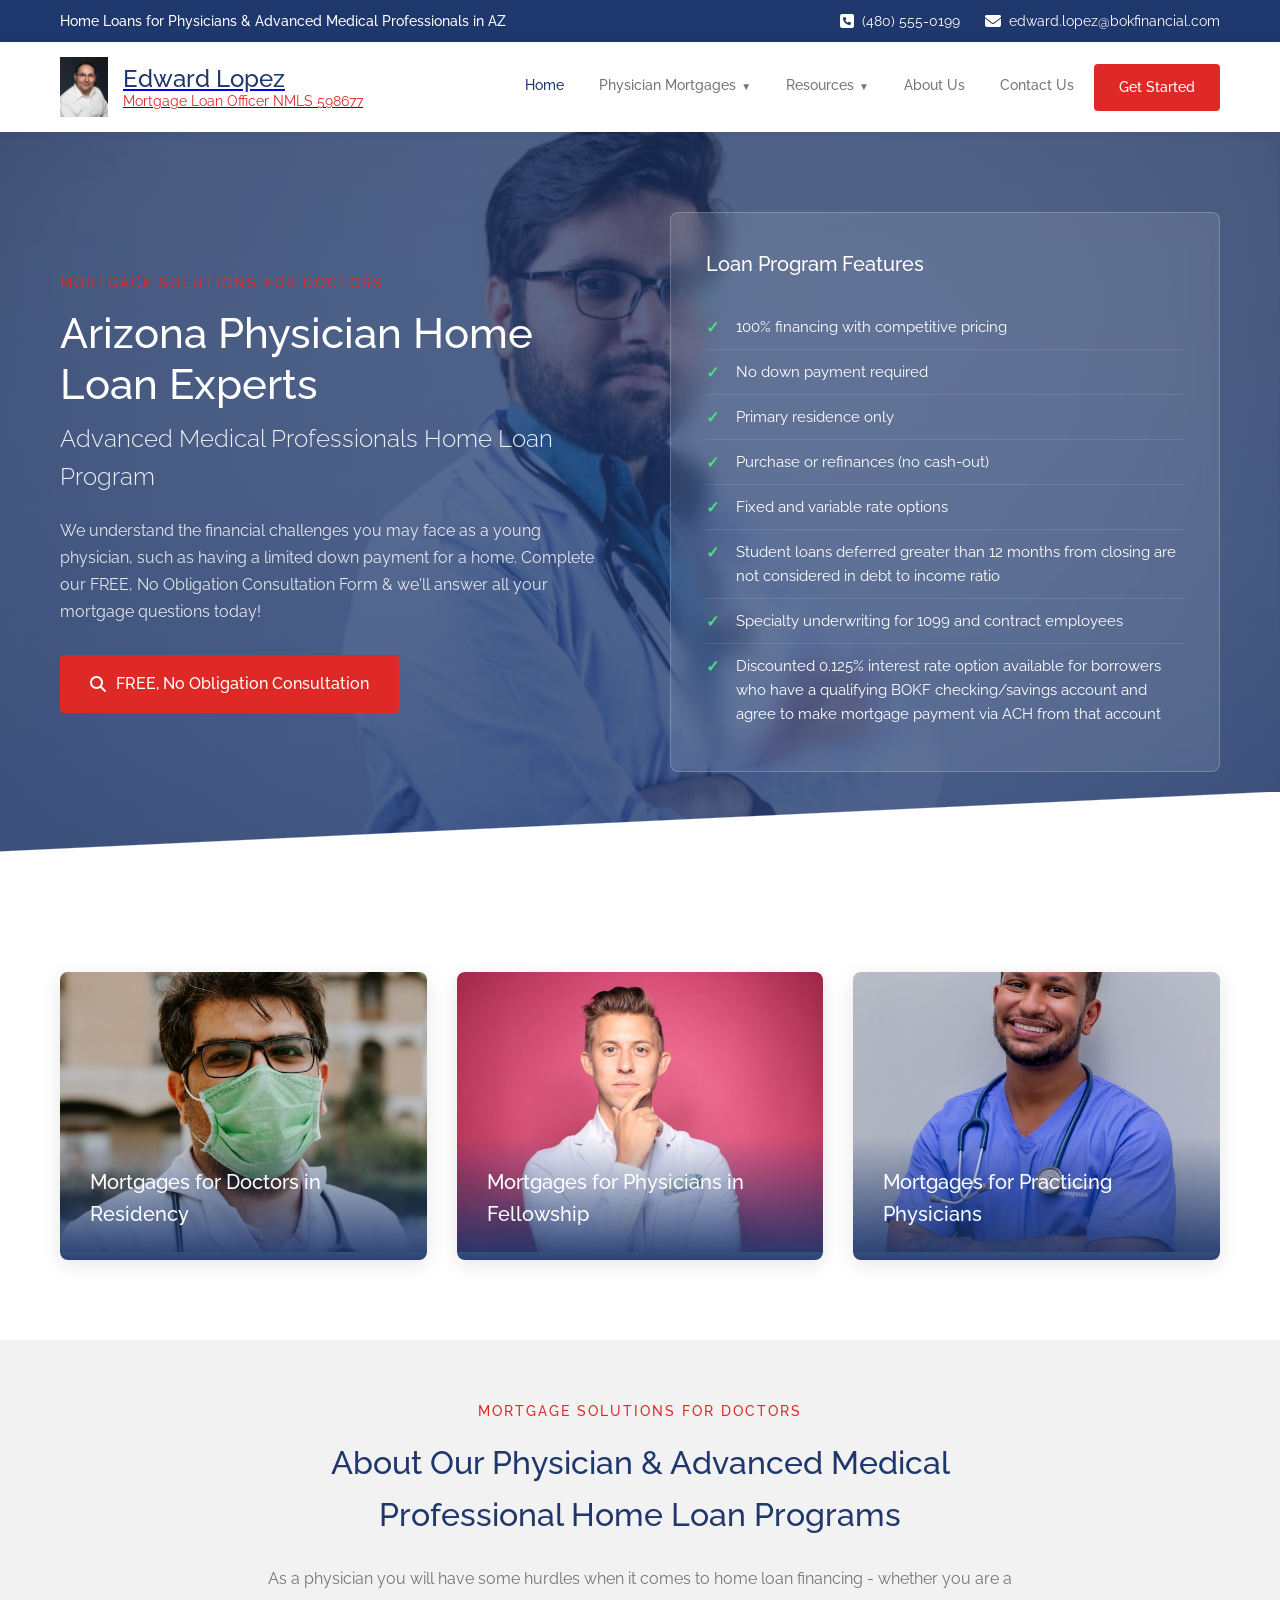
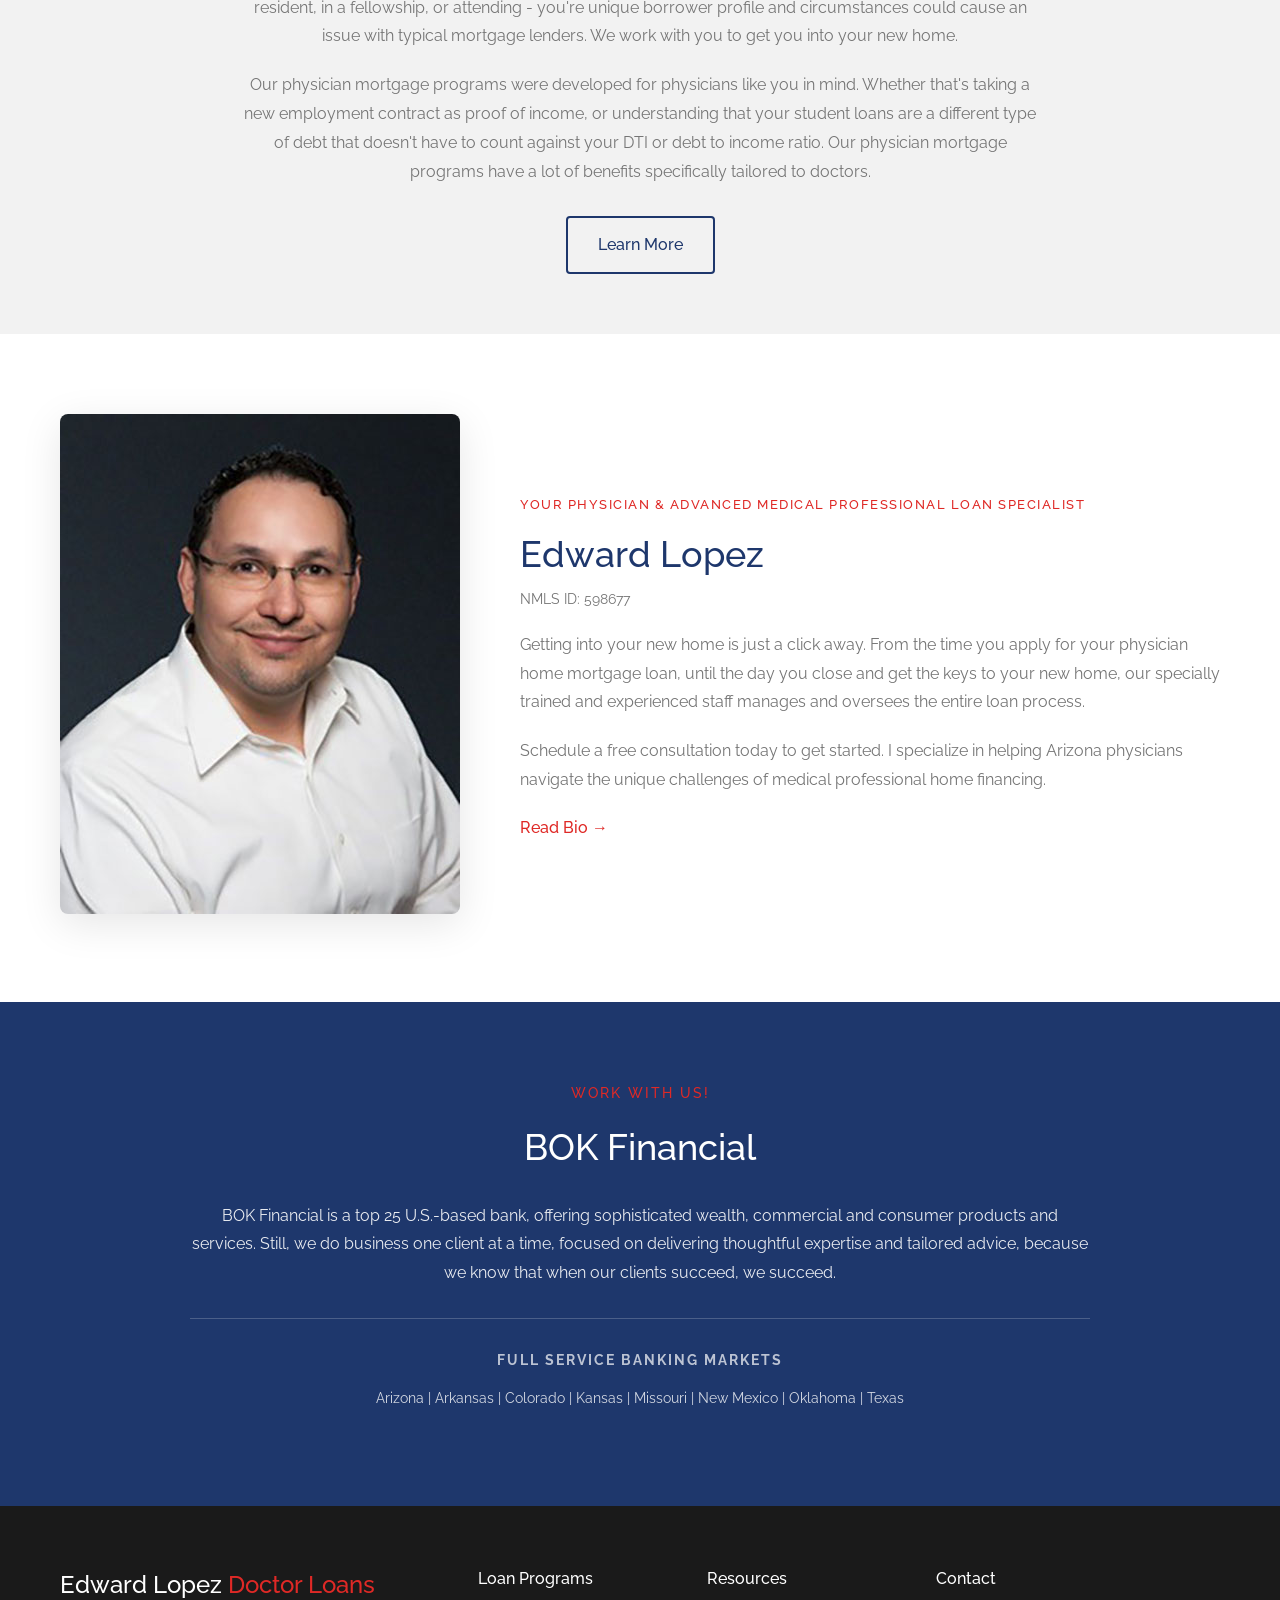
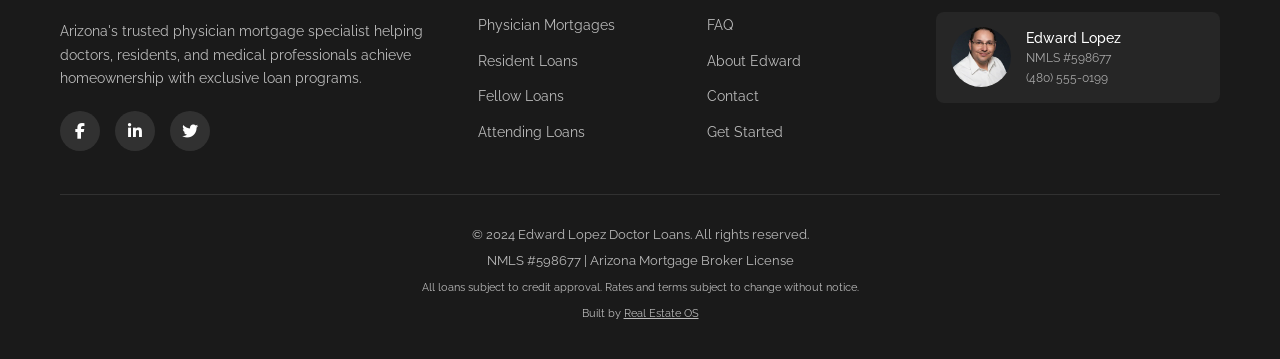
==== index.html @ a4e0c573 "Update footer to single backlink: Real Estate OS only" ====
<!DOCTYPE html>
<html lang="en-US">
<head>
    <meta charset="UTF-8">
    <meta name="viewport" content="width=device-width, initial-scale=1.0">
    <title>Arizona Doctor Loans - Expert Mortgage Help for Physicians in Arizona</title>
    <meta name="description" content="Mortgages custom tailored for Arizona doctors. Contact Edward Lopez NMLS 598677 for expert help and personalized physician mortgage service.">
    <link rel="stylesheet" href="styles.css">
    <link rel="preconnect" href="https://fonts.googleapis.com">
    <link rel="preconnect" href="https://fonts.gstatic.com" crossorigin>
    <link href="https://fonts.googleapis.com/css2?family=Raleway:wght@300;400;500;600&display=swap" rel="stylesheet">
    <link rel="stylesheet" href="https://cdnjs.cloudflare.com/ajax/libs/font-awesome/6.4.0/css/all.min.css">
</head>
<body>
    <!-- Top Bar -->
    <div class="top-bar">
        <div class="container">
            <div class="top-bar-left">
                Home Loans for Physicians & Advanced Medical Professionals in AZ
            </div>
            <div class="top-bar-right">
                <a href="tel:4805550199"><i class="fas fa-phone-square"></i> (480) 555-0199</a>
                <a href="mailto:edward.lopez@bokfinancial.com"><i class="fas fa-envelope"></i> edward.lopez@bokfinancial.com</a>
            </div>
        </div>
    </div>

    <!-- Main Header -->
    <header class="main-header">
        <div class="container">
            <a href="index.html" class="logo">
                <img src="edward-lopez.jpg" alt="Edward Lopez NMLS 598677">
                <div class="logo-text">
                    Edward Lopez
                    <span>Mortgage Loan Officer NMLS 598677</span>
                </div>
            </a>
            <button class="mobile-menu-toggle" onclick="toggleMenu()">☰</button>
            <nav class="main-nav" id="mainNav">
                <ul>
                    <li><a href="index.html" class="active">Home</a></li>
                    <li class="dropdown">
                        <a href="physician-mortgages.html" class="dropdown-toggle">Physician Mortgages</a>
                        <div class="dropdown-menu">
                            <a href="physician-mortgages.html">Resident Mortgages</a>
                            <a href="physician-mortgages.html">Mortgages for Fellows</a>
                            <a href="physician-mortgages.html">Attending Physician Mortgages</a>
                        </div>
                    </li>
                    <li class="dropdown">
                        <a href="#" class="dropdown-toggle">Resources</a>
                        <div class="dropdown-menu">
                            <a href="https://www.bokfinancial.com/resources/calculators/home-loans/how-much-house-can-i-afford" target="_blank">How much home can I afford?</a>
                            <a href="physician-mortgages.html">Frequently Asked Questions</a>
                        </div>
                    </li>
                    <li><a href="about-us.html">About Us</a></li>
                    <li><a href="contact-us.html">Contact Us</a></li>
                    <li><a href="prequalify.html" class="btn-cta">Get Started</a></li>
                </ul>
            </nav>
        </div>
    </header>

    <!-- Hero Section -->
    <section class="hero">
        <div class="container">
            <div class="hero-left">
                <span class="hero-prefix">Mortgage Solutions for Doctors</span>
                <h1>Arizona Physician Home Loan Experts</h1>
                <p class="hero-subtitle">Advanced Medical Professionals Home Loan Program</p>
                <p class="hero-description">We understand the financial challenges you may face as a young physician, such as having a limited down payment for a home. Complete our FREE, No Obligation Consultation Form & we'll answer all your mortgage questions today!</p>
                <a href="prequalify.html" class="hero-cta">
                    <i class="fas fa-search"></i>
                    FREE, No Obligation Consultation
                </a>
            </div>
            <div class="hero-right">
                <div class="feature-list">
                    <h3>Loan Program Features</h3>
                    <ul>
                        <li>100% financing with competitive pricing</li>
                        <li>No down payment required</li>
                        <li>Primary residence only</li>
                        <li>Purchase or refinances (no cash-out)</li>
                        <li>Fixed and variable rate options</li>
                        <li>Student loans deferred greater than 12 months from closing are not considered in debt to income ratio</li>
                        <li>Specialty underwriting for 1099 and contract employees</li>
                        <li>Discounted 0.125% interest rate option available for borrowers who have a qualifying BOKF checking/savings account and agree to make mortgage payment via ACH from that account</li>
                    </ul>
                </div>
            </div>
        </div>
    </section>

    <!-- Mortgage Cards Section -->
    <section class="section">
        <div class="container">
            <div class="mortgage-cards">
                <a href="physician-mortgages.html" class="mortgage-card">
                    <img src="doctor-resident.jpg" alt="Medical Resident">
                    <div class="mortgage-card-overlay">
                        <h3>Mortgages for Doctors in Residency</h3>
                    </div>
                </a>
                <a href="physician-mortgages.html" class="mortgage-card">
                    <img src="doctor-team.jpg" alt="Medical Fellows">
                    <div class="mortgage-card-overlay">
                        <h3>Mortgages for Physicians in Fellowship</h3>
                    </div>
                </a>
                <a href="physician-mortgages.html" class="mortgage-card">
                    <img src="doctor-male.jpg" alt="Practicing Physician">
                    <div class="mortgage-card-overlay">
                        <h3>Mortgages for Practicing Physicians</h3>
                    </div>
                </a>
            </div>
        </div>
    </section>

    <!-- About Section -->
    <section class="about-section section-light">
        <div class="container">
            <div class="about-content">
                <span class="about-prefix">Mortgage Solutions for Doctors</span>
                <h2>About Our Physician & Advanced Medical Professional Home Loan Programs</h2>
                <p>As a physician you will have some hurdles when it comes to home loan financing - whether you are a resident, in a fellowship, or attending - you're unique borrower profile and circumstances could cause an issue with typical mortgage lenders. We work with you to get you into your new home.</p>
                <p>Our physician mortgage programs were developed for physicians like you in mind. Whether that's taking a new employment contract as proof of income, or understanding that your student loans are a different type of debt that doesn't have to count against your DTI or debt to income ratio. Our physician mortgage programs have a lot of benefits specifically tailored to doctors.</p>
                <a href="physician-mortgages.html" class="btn-secondary">Learn More</a>
            </div>
        </div>
    </section>

    <!-- Loan Officer Section -->
    <section class="loan-officer">
        <div class="container">
            <div class="loan-officer-grid">
                <div class="loan-officer-image">
                    <img src="edward-lopez.jpg" alt="Edward Lopez - Your Physician Loan Specialist">
                </div>
                <div class="loan-officer-content">
                    <span class="prefix">Your Physician & Advanced Medical Professional Loan Specialist</span>
                    <h2>Edward Lopez</h2>
                    <span class="nmls">NMLS ID: 598677</span>
                    <p>Getting into your new home is just a click away. From the time you apply for your physician home mortgage loan, until the day you close and get the keys to your new home, our specially trained and experienced staff manages and oversees the entire loan process.</p>
                    <p>Schedule a free consultation today to get started. I specialize in helping Arizona physicians navigate the unique challenges of medical professional home financing.</p>
                    <a href="about-us.html" class="read-bio">Read Bio →</a>
                </div>
            </div>
        </div>
    </section>

    <!-- Company Section -->
    <section class="company-section">
        <div class="container">
            <div class="company-content">
                <span class="company-prefix">Work with us!</span>
                <h2>BOK Financial</h2>
                <p>BOK Financial is a top 25 U.S.-based bank, offering sophisticated wealth, commercial and consumer products and services. Still, we do business one client at a time, focused on delivering thoughtful expertise and tailored advice, because we know that when our clients succeed, we succeed.</p>
                <div class="states-list">
                    <h4>Full Service Banking Markets</h4>
                    <p>Arizona | Arkansas | Colorado | Kansas | Missouri | New Mexico | Oklahoma | Texas</p>
                </div>
            </div>
        </div>
    </section>

    <!-- Footer -->
    <footer class="footer">
        <div class="container">
            <div class="footer-grid">
                <div class="footer-brand">
                    <h3>Edward Lopez <span>Doctor Loans</span></h3>
                    <p>Arizona's trusted physician mortgage specialist helping doctors, residents, and medical professionals achieve homeownership with exclusive loan programs.</p>
                    <div class="footer-social">
                        <a href="#" aria-label="Facebook"><i class="fab fa-facebook-f"></i></a>
                        <a href="#" aria-label="LinkedIn"><i class="fab fa-linkedin-in"></i></a>
                        <a href="#" aria-label="Twitter"><i class="fab fa-twitter"></i></a>
                    </div>
                </div>
                <div class="footer-links">
                    <h4>Loan Programs</h4>
                    <ul>
                        <li><a href="physician-mortgages.html">Physician Mortgages</a></li>
                        <li><a href="physician-mortgages.html">Resident Loans</a></li>
                        <li><a href="physician-mortgages.html">Fellow Loans</a></li>
                        <li><a href="physician-mortgages.html">Attending Loans</a></li>
                    </ul>
                </div>
                <div class="footer-links">
                    <h4>Resources</h4>
                    <ul>
                        <li><a href="physician-mortgages.html">FAQ</a></li>
                        <li><a href="about-us.html">About Edward</a></li>
                        <li><a href="contact-us.html">Contact</a></li>
                        <li><a href="prequalify.html">Get Started</a></li>
                    </ul>
                </div>
                <div class="footer-contact">
                    <h4>Contact</h4>
                    <div class="footer-contact-card">
                        <img src="edward-lopez.jpg" alt="Edward Lopez">
                        <div class="footer-contact-info">
                            <h5>Edward Lopez</h5>
                            <p>NMLS #598677<br>(480) 555-0199</p>
                        </div>
                    </div>
                </div>
            </div>
            <div class="footer-bottom">
                <p>&copy; 2024 Edward Lopez Doctor Loans. All rights reserved.</p>
                <p>NMLS #598677 | Arizona Mortgage Broker License</p>
                <p><small>All loans subject to credit approval. Rates and terms subject to change without notice.</small></p>
                <p><small>Built by <a href="https://realestateos.com" target="_blank" rel="noopener">Real Estate OS</a></small></p>
            </div>
        </div>
    </footer>

    <script>
        function toggleMenu() {
            document.getElementById('mainNav').classList.toggle('active');
        }
        
        // Dropdown toggle for mobile
        document.querySelectorAll('.dropdown-toggle').forEach(toggle => {
            toggle.addEventListener('click', function(e) {
                if (window.innerWidth <= 768) {
                    e.preventDefault();
                    this.parentElement.classList.toggle('active');
                }
            });
        });
    </script>
<script src="main.js"></script>
</body>
</html>
---- styles.css ----
/* Edward Lopez Arizona Doctor Loans - Texas Style Match */

:root {
    --primary-dark: #1e376c;
    --accent-red: #df2926;
    --secondary-teal: #2b5a77;
    --text-gray: #757575;
    --bg-light: #f2f2f2;
    --white: #ffffff;
    --font-family: 'Raleway', sans-serif;
}

* {
    margin: 0;
    padding: 0;
    box-sizing: border-box;
}

body {
    font-family: var(--font-family);
    font-weight: 400;
    color: var(--text-gray);
    line-height: 1.6;
    overflow-x: hidden;
}

/* Top Bar */
.top-bar {
    background-color: var(--primary-dark);
    color: var(--white);
    padding: 10px 0;
    font-size: 14px;
}

.top-bar .container {
    display: flex;
    justify-content: space-between;
    align-items: center;
    max-width: 1200px;
    margin: 0 auto;
    padding: 0 20px;
}

.top-bar-left {
    font-weight: 500;
}

.top-bar-right {
    display: flex;
    gap: 25px;
}

.top-bar a {
    color: var(--white);
    text-decoration: none;
    display: flex;
    align-items: center;
    gap: 8px;
    transition: opacity 0.3s;
}

.top-bar a:hover {
    opacity: 0.8;
}

.top-bar i {
    font-size: 16px;
}

/* Main Header */
.main-header {
    background-color: var(--white);
    padding: 15px 0;
    box-shadow: 0 2px 10px rgba(0,0,0,0.05);
    position: sticky;
    top: 0;
    z-index: 1000;
}

.main-header .container {
    display: flex;
    justify-content: space-between;
    align-items: center;
    max-width: 1200px;
    margin: 0 auto;
    padding: 0 20px;
}

.logo {
    display: flex;
    align-items: center;
    gap: 15px;
}

.logo img {
    height: 60px;
    width: auto;
}

.logo-text {
    font-size: 24px;
    font-weight: 500;
    color: var(--primary-dark);
    line-height: 1.2;
}

.logo-text span {
    display: block;
    font-size: 14px;
    color: var(--accent-red);
    font-weight: 400;
}

/* Navigation */
.main-nav {
    display: flex;
    align-items: center;
    gap: 10px;
}

.main-nav ul {
    display: flex;
    list-style: none;
    gap: 5px;
}

.main-nav li {
    position: relative;
}

.main-nav a {
    color: var(--text-gray);
    text-decoration: none;
    padding: 10px 15px;
    font-weight: 500;
    font-size: 14px;
    transition: color 0.3s;
    display: block;
}

.main-nav a:hover,
.main-nav a.active {
    color: var(--primary-dark);
}

/* Dropdown */
.dropdown {
    position: relative;
}

.dropdown-toggle::after {
    content: '▼';
    font-size: 10px;
    margin-left: 5px;
}

.dropdown-menu {
    position: absolute;
    top: 100%;
    left: 0;
    background: var(--white);
    min-width: 220px;
    box-shadow: 0 5px 20px rgba(0,0,0,0.1);
    border-radius: 4px;
    opacity: 0;
    visibility: hidden;
    transform: translateY(10px);
    transition: all 0.3s;
    z-index: 100;
}

.dropdown:hover .dropdown-menu {
    opacity: 1;
    visibility: visible;
    transform: translateY(0);
}

.dropdown-menu a {
    padding: 12px 20px;
    border-bottom: 1px solid #f0f0f0;
    font-weight: 400;
}

.dropdown-menu a:last-child {
    border-bottom: none;
}

.dropdown-menu a:hover {
    background-color: #f9f9f9;
}

/* CTA Button */
.btn-cta {
    background-color: var(--accent-red);
    color: var(--white) !important;
    padding: 12px 25px !important;
    border-radius: 4px;
    font-weight: 500;
    transition: background-color 0.3s, transform 0.2s;
}

.btn-cta:hover {
    background-color: #c4211e;
    transform: translateY(-2px);
}

/* Mobile Menu */
.mobile-menu-toggle {
    display: none;
    background: none;
    border: none;
    font-size: 24px;
    color: var(--primary-dark);
    cursor: pointer;
}

/* Hero Section */
.hero {
    position: relative;
    min-height: 600px;
    display: flex;
    align-items: center;
    background: linear-gradient(rgba(30, 55, 108, 0.7), rgba(30, 55, 108, 0.8)), url('doctor-hero.jpg');
    background-size: cover;
    background-position: center;
    color: var(--white);
    padding: 80px 0;
}

.hero::after {
    content: '';
    position: absolute;
    bottom: 0;
    left: 0;
    right: 0;
    height: 60px;
    background: linear-gradient(to bottom right, transparent 49%, var(--white) 50%);
}

.hero .container {
    max-width: 1200px;
    margin: 0 auto;
    padding: 0 20px;
    display: grid;
    grid-template-columns: 1fr 1fr;
    gap: 60px;
    align-items: center;
    position: relative;
    z-index: 1;
}

.hero-prefix {
    color: var(--accent-red);
    font-weight: 500;
    font-size: 14px;
    text-transform: uppercase;
    letter-spacing: 2px;
    margin-bottom: 15px;
    display: block;
}

.hero h1 {
    font-size: 42px;
    font-weight: 500;
    line-height: 1.2;
    margin-bottom: 10px;
    color: var(--white);
}

.hero-subtitle {
    font-size: 24px;
    font-weight: 300;
    margin-bottom: 20px;
    color: rgba(255,255,255,0.9);
}

.hero-description {
    font-size: 16px;
    line-height: 1.7;
    margin-bottom: 30px;
    color: rgba(255,255,255,0.85);
}

.hero-cta {
    display: inline-flex;
    align-items: center;
    gap: 10px;
    background-color: var(--accent-red);
    color: var(--white);
    padding: 16px 30px;
    text-decoration: none;
    border-radius: 4px;
    font-weight: 500;
    font-size: 16px;
    transition: background-color 0.3s, transform 0.2s;
}

.hero-cta:hover {
    background-color: #c4211e;
    transform: translateY(-2px);
}

/* Feature List */
.feature-list {
    background: rgba(255,255,255,0.1);
    backdrop-filter: blur(10px);
    padding: 35px;
    border-radius: 8px;
    border: 1px solid rgba(255,255,255,0.2);
}

.feature-list h3 {
    font-size: 20px;
    font-weight: 500;
    margin-bottom: 25px;
    color: var(--white);
}

.feature-list ul {
    list-style: none;
}

.feature-list li {
    padding: 10px 0;
    padding-left: 30px;
    position: relative;
    font-size: 15px;
    border-bottom: 1px solid rgba(255,255,255,0.1);
}

.feature-list li:last-child {
    border-bottom: none;
}

.feature-list li::before {
    content: '✓';
    position: absolute;
    left: 0;
    color: #4ade80;
    font-weight: bold;
    font-size: 16px;
}

/* Section Styles */
.section {
    padding: 80px 0;
}

.section-light {
    background-color: var(--bg-light);
}

.section-dark {
    background-color: var(--primary-dark);
    color: var(--white);
}

.container {
    max-width: 1200px;
    margin: 0 auto;
    padding: 0 20px;
}

.section-title {
    text-align: center;
    margin-bottom: 50px;
}

.section-title h2 {
    font-size: 32px;
    font-weight: 500;
    color: var(--primary-dark);
    margin-bottom: 15px;
}

.section-title p {
    font-size: 16px;
    color: var(--text-gray);
    max-width: 600px;
    margin: 0 auto;
}

.section-dark .section-title h2 {
    color: var(--white);
}

.section-dark .section-title p {
    color: rgba(255,255,255,0.8);
}

/* Mortgage Cards */
.mortgage-cards {
    display: grid;
    grid-template-columns: repeat(3, 1fr);
    gap: 30px;
    margin-top: 40px;
}

.mortgage-card {
    position: relative;
    border-radius: 8px;
    overflow: hidden;
    box-shadow: 0 5px 20px rgba(0,0,0,0.1);
    transition: transform 0.3s;
}

.mortgage-card:hover {
    transform: translateY(-5px);
}

.mortgage-card img {
    width: 100%;
    height: 280px;
    object-fit: cover;
    transition: transform 0.5s;
}

.mortgage-card:hover img {
    transform: scale(1.05);
}

.mortgage-card-overlay {
    position: absolute;
    bottom: 0;
    left: 0;
    right: 0;
    padding: 30px;
    background: linear-gradient(to top, rgba(30, 55, 108, 0.95), transparent);
}

.mortgage-card h3 {
    color: var(--white);
    font-size: 20px;
    font-weight: 500;
    margin: 0;
}

/* About Section */
.about-section {
    padding: 60px 0;
}

.about-content {
    max-width: 800px;
    margin: 0 auto;
    text-align: center;
}

.about-prefix {
    color: var(--accent-red);
    font-weight: 500;
    font-size: 14px;
    text-transform: uppercase;
    letter-spacing: 2px;
    margin-bottom: 15px;
    display: block;
}

.about-content h2 {
    font-size: 32px;
    font-weight: 500;
    color: var(--primary-dark);
    margin-bottom: 25px;
}

.about-content p {
    font-size: 16px;
    line-height: 1.8;
    margin-bottom: 20px;
}

.btn-secondary {
    display: inline-block;
    background-color: transparent;
    color: var(--primary-dark);
    padding: 14px 30px;
    text-decoration: none;
    border: 2px solid var(--primary-dark);
    border-radius: 4px;
    font-weight: 500;
    transition: all 0.3s;
    margin-top: 10px;
}

.btn-secondary:hover {
    background-color: var(--primary-dark);
    color: var(--white);
}

/* Features Grid */
.features-section {
    background-color: var(--bg-light);
    padding: 80px 0;
}

.features-grid {
    display: grid;
    grid-template-columns: repeat(4, 1fr);
    gap: 30px;
}

.feature-item {
    text-align: center;
    padding: 30px;
}

.feature-icon {
    width: 70px;
    height: 70px;
    background-color: var(--primary-dark);
    border-radius: 50%;
    display: flex;
    align-items: center;
    justify-content: center;
    margin: 0 auto 20px;
    color: var(--white);
    font-size: 28px;
}

.feature-item h3 {
    font-size: 18px;
    font-weight: 500;
    color: var(--primary-dark);
    margin-bottom: 10px;
}

.feature-item p {
    font-size: 14px;
    line-height: 1.6;
}

/* Loan Officer Section */
.loan-officer {
    padding: 80px 0;
    background-color: var(--white);
}

.loan-officer-grid {
    display: grid;
    grid-template-columns: 400px 1fr;
    gap: 60px;
    align-items: center;
}

.loan-officer-image {
    position: relative;
}

.loan-officer-image img {
    width: 100%;
    border-radius: 8px;
    box-shadow: 0 10px 40px rgba(0,0,0,0.1);
}

.loan-officer-content .prefix {
    color: var(--accent-red);
    font-weight: 500;
    font-size: 13px;
    text-transform: uppercase;
    letter-spacing: 1.5px;
    margin-bottom: 10px;
    display: block;
}

.loan-officer-content h2 {
    font-size: 36px;
    font-weight: 500;
    color: var(--primary-dark);
    margin-bottom: 5px;
}

.loan-officer-content .nmls {
    color: var(--text-gray);
    font-size: 14px;
    margin-bottom: 20px;
    display: block;
}

.loan-officer-content p {
    font-size: 16px;
    line-height: 1.8;
    margin-bottom: 20px;
}

.read-bio {
    color: var(--accent-red);
    text-decoration: none;
    font-weight: 500;
    display: inline-flex;
    align-items: center;
    gap: 5px;
    transition: gap 0.3s;
}

.read-bio:hover {
    gap: 10px;
}

/* Company Section */
.company-section {
    background-color: var(--primary-dark);
    color: var(--white);
    padding: 80px 0;
}

.company-content {
    text-align: center;
    max-width: 900px;
    margin: 0 auto;
}

.company-prefix {
    color: var(--accent-red);
    font-weight: 500;
    font-size: 14px;
    text-transform: uppercase;
    letter-spacing: 2px;
    margin-bottom: 15px;
    display: block;
}

.company-content h2 {
    font-size: 36px;
    font-weight: 500;
    margin-bottom: 25px;
    color: var(--white);
}

.company-content p {
    font-size: 16px;
    line-height: 1.8;
    margin-bottom: 15px;
    color: rgba(255,255,255,0.9);
}

.states-list {
    margin-top: 30px;
    padding-top: 30px;
    border-top: 1px solid rgba(255,255,255,0.2);
}

.states-list h4 {
    font-size: 14px;
    text-transform: uppercase;
    letter-spacing: 2px;
    margin-bottom: 15px;
    color: rgba(255,255,255,0.7);
}

.states-list p {
    font-size: 14px;
    line-height: 1.8;
    color: rgba(255,255,255,0.8);
}

/* Footer */
.footer {
    background-color: #1a1a1a;
    color: rgba(255,255,255,0.7);
    padding: 60px 0 30px;
}

.footer-grid {
    display: grid;
    grid-template-columns: 2fr 1fr 1fr 1.5fr;
    gap: 40px;
    margin-bottom: 40px;
}

.footer-brand h3 {
    color: var(--white);
    font-size: 24px;
    font-weight: 500;
    margin-bottom: 15px;
}

.footer-brand h3 span {
    color: var(--accent-red);
}

.footer-brand p {
    font-size: 14px;
    line-height: 1.7;
    margin-bottom: 20px;
}

.footer-social {
    display: flex;
    gap: 15px;
}

.footer-social a {
    width: 40px;
    height: 40px;
    background-color: rgba(255,255,255,0.1);
    border-radius: 50%;
    display: flex;
    align-items: center;
    justify-content: center;
    color: var(--white);
    text-decoration: none;
    transition: background-color 0.3s;
}

.footer-social a:hover {
    background-color: var(--accent-red);
}

.footer-links h4 {
    color: var(--white);
    font-size: 16px;
    font-weight: 500;
    margin-bottom: 20px;
}

.footer-links ul {
    list-style: none;
}

.footer-links li {
    margin-bottom: 10px;
}

.footer-links a {
    color: rgba(255,255,255,0.7);
    text-decoration: none;
    font-size: 14px;
    transition: color 0.3s;
}

.footer-links a:hover {
    color: var(--white);
}

.footer-contact h4 {
    color: var(--white);
    font-size: 16px;
    font-weight: 500;
    margin-bottom: 20px;
}

.footer-contact-card {
    display: flex;
    align-items: center;
    gap: 15px;
    background-color: rgba(255,255,255,0.05);
    padding: 15px;
    border-radius: 8px;
}

.footer-contact-card img {
    width: 60px;
    height: 60px;
    border-radius: 50%;
    object-fit: cover;
}

.footer-contact-info h5 {
    color: var(--white);
    font-size: 14px;
    font-weight: 500;
}

.footer-contact-info p {
    font-size: 12px;
    color: rgba(255,255,255,0.6);
}

.footer-bottom {
    border-top: 1px solid rgba(255,255,255,0.1);
    padding-top: 30px;
    text-align: center;
    font-size: 13px;
}

.footer-bottom p {
    margin-bottom: 5px;
}

.footer-bottom a {
    color: rgba(255,255,255,0.7);
}

/* Page Header */
.page-header {
    background: linear-gradient(rgba(30, 55, 108, 0.9), rgba(30, 55, 108, 0.9)), url('doctor-hero.jpg');
    background-size: cover;
    background-position: center;
    color: var(--white);
    padding: 100px 0;
    text-align: center;
}

.page-header h1 {
    font-size: 42px;
    font-weight: 500;
    margin-bottom: 15px;
}

.page-header p {
    font-size: 18px;
    opacity: 0.9;
}

/* Content Sections */
.content-section {
    padding: 60px 0;
}

.content-section h2 {
    font-size: 28px;
    font-weight: 500;
    color: var(--primary-dark);
    margin-bottom: 20px;
}

.content-section p {
    margin-bottom: 15px;
    line-height: 1.8;
}

.content-section ul {
    margin-left: 20px;
    margin-bottom: 20px;
}

.content-section li {
    margin-bottom: 10px;
    line-height: 1.6;
}

/* Two Column Layout */
.two-column {
    display: grid;
    grid-template-columns: 1fr 1fr;
    gap: 60px;
    align-items: start;
}

/* Contact Form */
.contact-form {
    background-color: var(--bg-light);
    padding: 40px;
    border-radius: 8px;
}

.form-group {
    margin-bottom: 20px;
}

.form-group label {
    display: block;
    margin-bottom: 8px;
    font-weight: 500;
    color: var(--primary-dark);
}

.form-group input,
.form-group textarea,
.form-group select {
    width: 100%;
    padding: 12px 15px;
    border: 1px solid #ddd;
    border-radius: 4px;
    font-family: var(--font-family);
    font-size: 15px;
    transition: border-color 0.3s;
}

.form-group input:focus,
.form-group textarea:focus,
.form-group select:focus {
    outline: none;
    border-color: var(--primary-dark);
}

.btn-submit {
    background-color: var(--accent-red);
    color: var(--white);
    padding: 15px 40px;
    border: none;
    border-radius: 4px;
    font-size: 16px;
    font-weight: 500;
    cursor: pointer;
    transition: background-color 0.3s;
    width: 100%;
}

.btn-submit:hover {
    background-color: #c4211e;
}

/* Eligibility Cards */
.eligibility-cards {
    display: grid;
    grid-template-columns: repeat(3, 1fr);
    gap: 30px;
    margin-top: 40px;
}

.eligibility-card {
    background-color: var(--white);
    padding: 35px;
    border-radius: 8px;
    text-align: center;
    box-shadow: 0 5px 20px rgba(0,0,0,0.05);
    transition: transform 0.3s, box-shadow 0.3s;
}

.eligibility-card:hover {
    transform: translateY(-5px);
    box-shadow: 0 10px 30px rgba(0,0,0,0.1);
}

.eligibility-card .icon {
    font-size: 48px;
    margin-bottom: 20px;
}

.eligibility-card h3 {
    font-size: 20px;
    font-weight: 500;
    color: var(--primary-dark);
    margin-bottom: 10px;
}

/* Check List */
.check-list {
    list-style: none;
    margin: 20px 0;
}

.check-list li {
    padding: 10px 0;
    padding-left: 35px;
    position: relative;
    font-size: 15px;
}

.check-list li::before {
    content: '✓';
    position: absolute;
    left: 0;
    color: var(--accent-red);
    font-weight: bold;
    font-size: 18px;
}

/* Responsive Design */
@media (max-width: 1024px) {
    .mortgage-cards,
    .features-grid,
    .eligibility-cards {
        grid-template-columns: repeat(2, 1fr);
    }
    
    .loan-officer-grid {
        grid-template-columns: 1fr;
        gap: 40px;
    }
    
    .loan-officer-image {
        max-width: 400px;
        margin: 0 auto;
    }
    
    .footer-grid {
        grid-template-columns: repeat(2, 1fr);
    }
}

@media (max-width: 768px) {
    .top-bar-left {
        display: none;
    }
    
    .top-bar .container {
        justify-content: center;
    }
    
    .mobile-menu-toggle {
        display: block;
    }
    
    .main-nav {
        position: fixed;
        top: 0;
        left: 0;
        right: 0;
        bottom: 0;
        background-color: var(--primary-dark);
        padding: 80px 20px 20px;
        transform: translateX(-100%);
        transition: transform 0.3s;
        z-index: 999;
        flex-direction: column;
        align-items: flex-start;
    }
    
    .main-nav.active {
        transform: translateX(0);
    }
    
    .main-nav ul {
        flex-direction: column;
        width: 100%;
    }
    
    .main-nav a {
        color: var(--white);
        padding: 15px 0;
        border-bottom: 1px solid rgba(255,255,255,0.1);
    }
    
    .dropdown-menu {
        position: static;
        opacity: 1;
        visibility: visible;
        transform: none;
        background-color: rgba(255,255,255,0.1);
        box-shadow: none;
        display: none;
    }
    
    .dropdown.active .dropdown-menu {
        display: block;
    }
    
    .hero .container {
        grid-template-columns: 1fr;
    }
    
    .hero h1 {
        font-size: 32px;
    }
    
    .mortgage-cards,
    .features-grid,
    .eligibility-cards,
    .two-column {
        grid-template-columns: 1fr;
    }
    
    .footer-grid {
        grid-template-columns: 1fr;
    }
}

/* ==========================================
   LEAD CAPTURE & CONVERSION STYLES
   ========================================== */

/* Exit Intent Popup */
.exit-popup {
    position: fixed;
    top: 0;
    left: 0;
    right: 0;
    bottom: 0;
    z-index: 10000;
    display: flex;
    align-items: center;
    justify-content: center;
    opacity: 0;
    visibility: hidden;
    transition: all 0.3s;
}

.exit-popup.active {
    opacity: 1;
    visibility: visible;
}

.exit-popup-overlay {
    position: absolute;
    top: 0;
    left: 0;
    right: 0;
    bottom: 0;
    background-color: rgba(0,0,0,0.8);
}

.exit-popup-content {
    position: relative;
    background: var(--white);
    padding: 50px;
    border-radius: 8px;
    max-width: 500px;
    width: 90%;
    text-align: center;
    transform: scale(0.9);
    transition: transform 0.3s;
}

.exit-popup.active .exit-popup-content {
    transform: scale(1);
}

.exit-popup-close {
    position: absolute;
    top: 15px;
    right: 20px;
    background: none;
    border: none;
    font-size: 32px;
    cursor: pointer;
    color: var(--text-gray);
}

.exit-popup-icon {
    width: 80px;
    height: 80px;
    background: linear-gradient(135deg, var(--accent-red), #ff6b6b);
    border-radius: 50%;
    display: flex;
    align-items: center;
    justify-content: center;
    margin: 0 auto 25px;
    color: var(--white);
    font-size: 36px;
}

.exit-popup h2 {
    font-size: 28px;
    color: var(--primary-dark);
    margin-bottom: 15px;
}

.exit-popup p {
    font-size: 16px;
    color: var(--text-gray);
    margin-bottom: 25px;
}

.exit-popup form {
    display: flex;
    flex-direction: column;
    gap: 15px;
}

.exit-popup input {
    padding: 15px;
    border: 2px solid #e0e0e0;
    border-radius: 4px;
    font-size: 16px;
    font-family: var(--font-family);
}

.exit-popup input:focus {
    outline: none;
    border-color: var(--primary-dark);
}

.exit-popup .btn-primary {
    background-color: var(--accent-red);
    color: var(--white);
    padding: 16px 30px;
    border: none;
    border-radius: 4px;
    font-size: 16px;
    font-weight: 600;
    cursor: pointer;
    transition: background-color 0.3s;
}

.exit-popup .btn-primary:hover {
    background-color: #c4211e;
}

.exit-popup-note {
    font-size: 13px !important;
    color: var(--text-gray) !important;
    margin-top: 15px;
}

/* Gate Popup */
.gate-popup {
    position: fixed;
    top: 0;
    left: 0;
    right: 0;
    bottom: 0;
    z-index: 10000;
    display: flex;
    align-items: center;
    justify-content: center;
    opacity: 0;
    visibility: hidden;
    transition: all 0.3s;
}

.gate-popup.active {
    opacity: 1;
    visibility: visible;
}

.gate-popup-overlay {
    position: absolute;
    top: 0;
    left: 0;
    right: 0;
    bottom: 0;
    background-color: rgba(0,0,0,0.8);
}

.gate-popup-content {
    position: relative;
    background: var(--white);
    padding: 40px;
    border-radius: 8px;
    max-width: 450px;
    width: 90%;
    text-align: center;
    transform: scale(0.9);
    transition: transform 0.3s;
}

.gate-popup.active .gate-popup-content {
    transform: scale(1);
}

.gate-popup h2 {
    font-size: 24px;
    color: var(--primary-dark);
    margin-bottom: 10px;
}

.gate-popup p {
    font-size: 15px;
    color: var(--text-gray);
    margin-bottom: 25px;
}

.gate-popup form {
    display: flex;
    flex-direction: column;
    gap: 12px;
}

.gate-popup input {
    padding: 14px;
    border: 2px solid #e0e0e0;
    border-radius: 4px;
    font-size: 15px;
    font-family: var(--font-family);
}

.checkbox-label {
    display: flex;
    align-items: flex-start;
    gap: 10px;
    font-size: 13px;
    color: var(--text-gray);
    text-align: left;
    margin: 10px 0;
}

.checkbox-label input {
    width: auto;
    margin-top: 3px;
}

.success-message {
    text-align: center;
    padding: 20px;
}

.success-message i {
    font-size: 64px;
    color: #28a745;
    margin-bottom: 20px;
}

.success-message h3 {
    font-size: 24px;
    color: var(--primary-dark);
    margin-bottom: 10px;
}

.bonus-text {
    background: #e8f5e9;
    padding: 15px;
    border-radius: 8px;
    margin-top: 20px;
    font-size: 14px !important;
    color: #2e7d32 !important;
}

/* Social Proof Bar */
.social-proof-bar {
    background-color: var(--white);
    border-bottom: 1px solid #eee;
    padding: 12px 0;
}

.social-proof-bar .container {
    display: flex;
    justify-content: center;
    gap: 40px;
    flex-wrap: wrap;
}

.social-proof-item {
    display: flex;
    align-items: center;
    gap: 10px;
    font-size: 14px;
    color: var(--text-gray);
}

.social-proof-item i {
    color: var(--accent-red);
    font-size: 18px;
}

.social-proof-item strong {
    color: var(--primary-dark);
    font-size: 18px;
}

/* Activity Toast */
.activity-toast {
    position: fixed;
    bottom: 100px;
    left: 20px;
    background: var(--white);
    padding: 15px 20px;
    border-radius: 8px;
    box-shadow: 0 10px 40px rgba(0,0,0,0.2);
    display: flex;
    align-items: center;
    gap: 15px;
    z-index: 9998;
    transform: translateX(-150%);
    transition: transform 0.5s ease-out;
    max-width: 350px;
}

.activity-toast.show {
    transform: translateX(0);
}

.activity-avatar {
    width: 45px;
    height: 45px;
    background: linear-gradient(135deg, var(--primary-dark), var(--accent-red));
    border-radius: 50%;
    display: flex;
    align-items: center;
    justify-content: center;
    color: var(--white);
    font-weight: 600;
    font-size: 14px;
}

.activity-content strong {
    display: block;
    color: var(--primary-dark);
    font-size: 14px;
}

.activity-content span {
    font-size: 12px;
    color: var(--text-gray);
}

/* Calculator Section */
.calculator-section {
    background: linear-gradient(135deg, var(--bg-light) 0%, var(--white) 100%);
    padding: 60px 0;
}

.calculator-widget {
    background: var(--white);
    padding: 40px;
    border-radius: 8px;
    box-shadow: 0 10px 40px rgba(0,0,0,0.1);
    max-width: 700px;
    margin: 0 auto;
}

.calculator-widget h3 {
    font-size: 24px;
    color: var(--primary-dark);
    margin-bottom: 30px;
    display: flex;
    align-items: center;
    gap: 10px;
}

.calculator-widget h3 i {
    color: var(--accent-red);
}

.calc-inputs {
    display: grid;
    grid-template-columns: repeat(3, 1fr);
    gap: 20px;
    margin-bottom: 25px;
}

.calc-group label {
    display: block;
    font-size: 14px;
    font-weight: 500;
    color: var(--primary-dark);
    margin-bottom: 8px;
}

.calc-group input {
    width: 100%;
    padding: 14px;
    border: 2px solid #e0e0e0;
    border-radius: 4px;
    font-size: 16px;
    font-family: var(--font-family);
}

.calc-result {
    text-align: center;
    padding: 30px;
    background: linear-gradient(135deg, #e8f5e9, #c8e6c9);
    border-radius: 8px;
}

.result-amount {
    font-size: 48px;
    font-weight: 600;
    color: #2e7d32;
    margin-bottom: 5px;
}

/* Urgency Banner */
.urgency-banner {
    background: linear-gradient(90deg, #ff6b6b, var(--accent-red));
    color: var(--white);
    padding: 12px 0;
    font-size: 14px;
}

.urgency-banner .container {
    display: flex;
    align-items: center;
    justify-content: center;
    gap: 20px;
    flex-wrap: wrap;
}

.urgency-banner i {
    font-size: 18px;
}

.urgency-timer {
    font-weight: 600;
    background: rgba(255,255,255,0.2);
    padding: 5px 12px;
    border-radius: 4px;
    font-family: monospace;
}

.btn-small {
    background: var(--white);
    color: var(--accent-red);
    padding: 8px 16px;
    border-radius: 4px;
    text-decoration: none;
    font-weight: 600;
    font-size: 13px;
    transition: transform 0.2s;
}

.btn-small:hover {
    transform: scale(1.05);
}

/* Sticky Mobile CTA */
.sticky-mobile-cta {
    position: fixed;
    bottom: 0;
    left: 0;
    right: 0;
    background: var(--white);
    padding: 12px 20px;
    display: none;
    gap: 10px;
    box-shadow: 0 -5px 20px rgba(0,0,0,0.1);
    z-index: 9997;
}

.sticky-mobile-cta a {
    flex: 1;
    padding: 14px;
    text-align: center;
    border-radius: 4px;
    text-decoration: none;
    font-weight: 600;
    font-size: 14px;
    display: flex;
    align-items: center;
    justify-content: center;
    gap: 8px;
}

.btn-call {
    background: var(--primary-dark);
    color: var(--white);
}

.btn-apply {
    background: var(--accent-red);
    color: var(--white);
}

/* Inline CTA */
.inline-cta {
    background: linear-gradient(135deg, var(--primary-dark), var(--secondary));
    padding: 40px;
    border-radius: 8px;
    margin-top: 40px;
    text-align: center;
}

.inline-cta-content h4 {
    color: var(--white);
    font-size: 24px;
    margin-bottom: 10px;
}

.inline-cta-content p {
    color: rgba(255,255,255,0.9);
    margin-bottom: 25px;
    font-size: 16px;
}

.inline-cta-buttons {
    display: flex;
    gap: 15px;
    justify-content: center;
    flex-wrap: wrap;
}

.inline-cta-buttons .btn-primary {
    background: var(--accent-red);
    color: var(--white);
    padding: 15px 30px;
    border-radius: 4px;
    text-decoration: none;
    font-weight: 600;
}

.inline-cta-buttons .btn-secondary {
    background: transparent;
    color: var(--white);
    border: 2px solid var(--white);
    padding: 13px 28px;
    border-radius: 4px;
    text-decoration: none;
    font-weight: 600;
}

/* Live Chat Widget */
.live-chat-widget {
    position: fixed;
    bottom: 20px;
    right: 20px;
    z-index: 9999;
}

.chat-toggle {
    width: 60px;
    height: 60px;
    background: linear-gradient(135deg, var(--accent-red), #ff6b6b);
    border: none;
    border-radius: 50%;
    color: var(--white);
    font-size: 24px;
    cursor: pointer;
    box-shadow: 0 5px 20px rgba(223, 41, 38, 0.4);
    position: relative;
    transition: transform 0.3s;
}

.chat-toggle:hover {
    transform: scale(1.1);
}

.chat-badge {
    position: absolute;
    top: -5px;
    right: -5px;
    background: #28a745;
    color: var(--white);
    font-size: 12px;
    font-weight: 600;
    width: 22px;
    height: 22px;
    border-radius: 50%;
    display: flex;
    align-items: center;
    justify-content: center;
}

.chat-window {
    position: absolute;
    bottom: 80px;
    right: 0;
    width: 350px;
    background: var(--white);
    border-radius: 12px;
    box-shadow: 0 10px 40px rgba(0,0,0,0.2);
    overflow: hidden;
    opacity: 0;
    visibility: hidden;
    transform: translateY(20px);
    transition: all 0.3s;
}

.chat-window.active {
    opacity: 1;
    visibility: visible;
    transform: translateY(0);
}

.chat-header {
    background: linear-gradient(135deg, var(--primary-dark), var(--secondary));
    padding: 15px 20px;
    display: flex;
    align-items: center;
    gap: 12px;
    color: var(--white);
}

.chat-header img {
    width: 45px;
    height: 45px;
    border-radius: 50%;
    border: 2px solid var(--white);
    object-fit: cover;
}

.chat-header strong {
    display: block;
    font-size: 15px;
}

.status-online {
    font-size: 12px;
    color: #4caf50;
}

.chat-header button {
    margin-left: auto;
    background: none;
    border: none;
    color: var(--white);
    font-size: 24px;
    cursor: pointer;
}

.chat-messages {
    height: 250px;
    padding: 20px;
    overflow-y: auto;
    background: #f8f9fa;
}

.chat-message {
    margin-bottom: 15px;
    max-width: 80%;
}

.chat-message.bot {
    margin-right: auto;
}

.chat-message p {
    background: var(--white);
    padding: 12px 15px;
    border-radius: 12px 12px 12px 4px;
    font-size: 14px;
    line-height: 1.5;
    box-shadow: 0 2px 5px rgba(0,0,0,0.05);
}

.chat-message.user {
    margin-left: auto;
}

.chat-message.user p {
    background: var(--primary-dark);
    color: var(--white);
    border-radius: 12px 12px 4px 12px;
}

.chat-quick-replies {
    padding: 10px 15px;
    display: flex;
    flex-wrap: wrap;
    gap: 8px;
    border-top: 1px solid #eee;
}

.chat-quick-replies button {
    background: #f0f0f0;
    border: none;
    padding: 8px 14px;
    border-radius: 20px;
    font-size: 12px;
    cursor: pointer;
    transition: background 0.2s;
}

.chat-quick-replies button:hover {
    background: #e0e0e0;
}

.chat-input {
    padding: 15px;
    display: flex;
    gap: 10px;
    border-top: 1px solid #eee;
}

.chat-input input {
    flex: 1;
    padding: 12px 15px;
    border: 2px solid #e0e0e0;
    border-radius: 25px;
    font-size: 14px;
    font-family: var(--font-family);
}

.chat-input button {
    width: 45px;
    height: 45px;
    background: var(--accent-red);
    border: none;
    border-radius: 50%;
    color: var(--white);
    cursor: pointer;
    transition: transform 0.2s;
}

.chat-input button:hover {
    transform: scale(1.1);
}

/* Responsive */
@media (max-width: 768px) {
    .sticky-mobile-cta {
        display: flex;
    }
    
    .calc-inputs {
        grid-template-columns: 1fr;
    }
    
    .social-proof-bar .container {
        flex-direction: column;
        gap: 15px;
    }
    
    .urgency-banner .container {
        flex-direction: column;
        text-align: center;
        gap: 10px;
    }
    
    .chat-window {
        width: calc(100vw - 40px);
        right: -10px;
    }
    
    .exit-popup-content,
    .gate-popup-content {
        padding: 30px 20px;
    }
}

/* ==========================================
   MULTI-STEP STEPPER FORM STYLES
   ========================================== */

.stepper-container {
    display: grid;
    grid-template-columns: 350px 1fr;
    gap: 40px;
    max-width: 1200px;
    margin: 0 auto;
}

/* Benefits Sidebar */
.stepper-benefits {
    position: sticky;
    top: 20px;
    height: fit-content;
}

/* Benefits Card - Light Theme */
.benefits-card {
    background: var(--white);
    color: var(--primary-dark);
    padding: 35px;
    border-radius: 12px;
    box-shadow: 0 10px 40px rgba(0,0,0,0.1);
    border: 1px solid #e0e0e0;
}

.benefits-card h3 {
    font-size: 20px;
    margin-bottom: 25px;
    display: flex;
    align-items: center;
    gap: 12px;
    color: var(--primary-dark);
}

.benefits-card h3 i {
    color: var(--accent-red);
}

.benefits-list {
    list-style: none;
    margin: 0 0 30px 0;
}

.benefits-list li {
    padding: 10px 0;
    display: flex;
    align-items: flex-start;
    gap: 12px;
    font-size: 14px;
    line-height: 1.5;
    color: var(--text-gray);
}

.benefits-list li i {
    color: #4caf50;
    margin-top: 3px;
    flex-shrink: 0;
}

.trust-badge {
    background: var(--bg-light);
    padding: 20px;
    border-radius: 8px;
    display: flex;
    align-items: center;
    gap: 15px;
    margin-bottom: 25px;
}

.trust-badge i {
    font-size: 28px;
    color: var(--accent-red);
}

.trust-badge strong {
    display: block;
    font-size: 14px;
    margin-bottom: 3px;
    color: var(--primary-dark);
}

.trust-badge span {
    font-size: 12px;
    color: var(--text-gray);
}

.testimonial-mini {
    background: var(--bg-light);
    padding: 20px;
    border-radius: 8px;
    border-left: 3px solid var(--accent-red);
}

.testimonial-mini p {
    font-size: 14px;
    font-style: italic;
    margin-bottom: 15px;
    line-height: 1.6;
    color: var(--text-gray);
}

.testimonial-author strong {
    display: block;
    font-size: 14px;
    color: var(--primary-dark);
}

.testimonial-author span {
    font-size: 12px;
    color: var(--text-gray);
}

/* Stepper Form Wrapper */
.stepper-form-wrapper {
    background: var(--white);
    border-radius: 12px;
    box-shadow: 0 10px 40px rgba(0,0,0,0.1);
    overflow: hidden;
}

.stepper-header {
    background: var(--bg-light);
    padding: 25px 30px;
    border-bottom: 1px solid #e0e0e0;
}

.stepper-progress {
    margin-bottom: 15px;
}

.progress-bar {
    height: 4px;
    background: #e0e0e0;
    border-radius: 2px;
    margin-bottom: 20px;
    position: relative;
}

.progress-fill {
    height: 100%;
    background: linear-gradient(90deg, var(--accent-red), #ff6b6b);
    border-radius: 2px;
    transition: width 0.4s ease;
    width: 0%;
}

.step-indicators {
    display: flex;
    justify-content: space-between;
    position: relative;
}

.step-dot {
    display: flex;
    flex-direction: column;
    align-items: center;
    gap: 8px;
    position: relative;
    flex: 1;
}

.step-dot::before {
    content: '';
    width: 100%;
    height: 2px;
    background: #e0e0e0;
    position: absolute;
    top: 15px;
    left: -50%;
    z-index: 0;
}

.step-dot:first-child::before {
    display: none;
}

.step-dot.completed::before {
    background: var(--accent-red);
}

.step-number {
    width: 32px;
    height: 32px;
    background: #e0e0e0;
    border-radius: 50%;
    display: flex;
    align-items: center;
    justify-content: center;
    font-size: 13px;
    font-weight: 600;
    color: var(--text-gray);
    position: relative;
    z-index: 1;
    transition: all 0.3s;
}

.step-dot.active .step-number,
.step-dot.completed .step-number {
    background: var(--accent-red);
    color: var(--white);
}

.step-dot.completed .step-number::after {
    content: '✓';
    font-size: 14px;
}

.step-dot.completed .step-number span {
    display: none;
}

.step-label {
    font-size: 11px;
    color: var(--text-gray);
    font-weight: 500;
    text-align: center;
}

.step-dot.active .step-label {
    color: var(--primary-dark);
}

.step-timer {
    display: flex;
    align-items: center;
    justify-content: center;
    gap: 8px;
    font-size: 13px;
    color: var(--text-gray);
}

.step-timer i {
    color: var(--accent-red);
}

/* Form Steps */
.stepper-form {
    padding: 40px;
}

.form-step {
    display: none;
    animation: fadeIn 0.3s ease;
}

.form-step.active {
    display: block;
}

@keyframes fadeIn {
    from { opacity: 0; transform: translateX(20px); }
    to { opacity: 1; transform: translateX(0); }
}

.step-header {
    text-align: center;
    margin-bottom: 35px;
}

.step-header h2 {
    font-size: 28px;
    color: var(--primary-dark);
    margin-bottom: 10px;
}

.step-header p {
    color: var(--text-gray);
    font-size: 15px;
}

/* Form Layout */
.form-row {
    display: grid;
    grid-template-columns: 1fr 1fr;
    gap: 20px;
}

.form-group {
    margin-bottom: 25px;
}

.form-group.half {
    margin-bottom: 0;
}

.form-group label {
    display: block;
    margin-bottom: 10px;
    font-weight: 500;
    color: var(--primary-dark);
    font-size: 14px;
}

.form-group input,
.form-group select {
    width: 100%;
    padding: 14px 16px;
    border: 2px solid #e0e0e0;
    border-radius: 8px;
    font-family: var(--font-family);
    font-size: 15px;
    transition: all 0.3s;
}

.form-group input:focus,
.form-group select:focus {
    outline: none;
    border-color: var(--primary-dark);
    box-shadow: 0 0 0 3px rgba(30, 55, 108, 0.1);
}

.form-group input.error,
.form-group select.error {
    border-color: #c62828;
    background: #ffebee;
}

.field-help {
    display: block;
    font-size: 12px;
    color: var(--text-gray);
    margin-top: 6px;
}

/* Checkbox Groups */
.checkbox-group {
    margin-top: 20px;
}

.checkbox-label {
    display: flex;
    align-items: flex-start;
    gap: 12px;
    cursor: pointer;
}

.checkbox-label input[type="checkbox"] {
    width: 20px;
    height: 20px;
    margin-top: 2px;
    accent-color: var(--accent-red);
}

.checkbox-label span {
    font-size: 14px;
    color: var(--text-gray);
    line-height: 1.5;
}

.consent-group {
    background: var(--bg-light);
    padding: 20px;
    border-radius: 8px;
}

/* Radio Card Groups */
.radio-group {
    display: grid;
    grid-template-columns: repeat(2, 1fr);
    gap: 15px;
}

.radio-card {
    cursor: pointer;
}

.radio-card input {
    display: none;
}

.radio-content {
    display: flex;
    flex-direction: column;
    align-items: center;
    padding: 25px 15px;
    border: 2px solid #e0e0e0;
    border-radius: 10px;
    text-align: center;
    transition: all 0.3s;
}

.radio-content i {
    font-size: 28px;
    color: var(--text-gray);
    margin-bottom: 12px;
    transition: all 0.3s;
}

.radio-content strong {
    font-size: 16px;
    color: var(--primary-dark);
    margin-bottom: 4px;
}

.radio-content span {
    font-size: 12px;
    color: var(--text-gray);
}

.radio-card input:checked + .radio-content {
    border-color: var(--accent-red);
    background: rgba(223, 41, 38, 0.05);
}

.radio-card input:checked + .radio-content i {
    color: var(--accent-red);
}

/* Income Options */
.income-options {
    display: grid;
    grid-template-columns: repeat(3, 1fr);
    gap: 12px;
}

.income-card {
    cursor: pointer;
}

.income-card input {
    display: none;
}

.income-card span {
    display: block;
    padding: 15px;
    border: 2px solid #e0e0e0;
    border-radius: 8px;
    text-align: center;
    font-size: 14px;
    font-weight: 500;
    transition: all 0.3s;
}

.income-card input:checked + span {
    border-color: var(--accent-red);
    background: var(--accent-red);
    color: var(--white);
}

/* Purpose Cards */
.purpose-cards {
    display: grid;
    grid-template-columns: 1fr 1fr;
    gap: 20px;
}

.purpose-card {
    cursor: pointer;
}

.purpose-card input {
    display: none;
}

.purpose-content {
    display: flex;
    flex-direction: column;
    align-items: center;
    padding: 35px 20px;
    border: 2px solid #e0e0e0;
    border-radius: 10px;
    text-align: center;
    transition: all 0.3s;
}

.purpose-content i {
    font-size: 36px;
    color: var(--primary-dark);
    margin-bottom: 15px;
}

.purpose-content strong {
    font-size: 18px;
    color: var(--primary-dark);
    margin-bottom: 5px;
}

.purpose-content span {
    font-size: 13px;
    color: var(--text-gray);
}

.purpose-card input:checked + .purpose-content {
    border-color: var(--accent-red);
    background: rgba(223, 41, 38, 0.05);
}

.purpose-card input:checked + .purpose-content i {
    color: var(--accent-red);
}

/* Estimated Qualification */
.estimated-qualification {
    background: linear-gradient(135deg, #e8f5e9, #c8e6c9);
    padding: 25px;
    border-radius: 10px;
    display: flex;
    align-items: center;
    gap: 20px;
    margin-top: 30px;
    display: none;
}

.est-icon {
    width: 60px;
    height: 60px;
    background: #2e7d32;
    border-radius: 50%;
    display: flex;
    align-items: center;
    justify-content: center;
    color: var(--white);
    font-size: 24px;
}

.est-content {
    flex: 1;
}

.est-label {
    display: block;
    font-size: 13px;
    color: #2e7d32;
    margin-bottom: 5px;
}

.est-amount {
    display: block;
    font-size: 32px;
    font-weight: 600;
    color: #2e7d32;
}

.est-note {
    display: block;
    font-size: 12px;
    color: #555;
    margin-top: 5px;
}

/* Step Actions */
.step-actions {
    display: flex;
    justify-content: space-between;
    margin-top: 35px;
    padding-top: 25px;
    border-top: 1px solid #e0e0e0;
}

.btn-prev,
.btn-next {
    padding: 14px 30px;
    border-radius: 8px;
    font-size: 15px;
    font-weight: 600;
    cursor: pointer;
    transition: all 0.3s;
    display: flex;
    align-items: center;
    gap: 10px;
}

.btn-prev {
    background: transparent;
    border: 2px solid #e0e0e0;
    color: var(--text-gray);
}

.btn-prev:hover {
    border-color: var(--primary-dark);
    color: var(--primary-dark);
}

.btn-next {
    background: var(--accent-red);
    border: none;
    color: var(--white);
    margin-left: auto;
}

.btn-next:hover {
    background: #c4211e;
    transform: translateX(3px);
}

.btn-submit-final {
    background: linear-gradient(135deg, #28a745, #20c997);
    border: none;
    color: var(--white);
    padding: 16px 40px;
    border-radius: 8px;
    font-size: 16px;
    font-weight: 600;
    cursor: pointer;
    transition: all 0.3s;
    display: flex;
    align-items: center;
    gap: 10px;
}

.btn-submit-final:hover {
    transform: translateY(-2px);
    box-shadow: 0 5px 20px rgba(40, 167, 69, 0.3);
}

.submit-note {
    text-align: center;
    font-size: 13px;
    color: var(--text-gray);
    margin-top: 20px;
}

.submit-note i {
    color: #28a745;
}

/* Review Section */
.review-section {
    margin-bottom: 30px;
}

.review-group {
    background: var(--bg-light);
    padding: 25px;
    border-radius: 10px;
    margin-bottom: 20px;
}

.review-group h4 {
    font-size: 16px;
    color: var(--primary-dark);
    margin-bottom: 20px;
    display: flex;
    align-items: center;
    gap: 10px;
}

.review-group h4 i {
    color: var(--accent-red);
}

.review-item {
    display: flex;
    align-items: center;
    padding: 12px 0;
    border-bottom: 1px solid #e0e0e0;
}

.review-item:last-child {
    border-bottom: none;
}

.review-label {
    width: 140px;
    font-size: 13px;
    color: var(--text-gray);
}

.review-value {
    flex: 1;
    font-weight: 500;
    color: var(--primary-dark);
}

.edit-btn {
    background: none;
    border: none;
    color: var(--accent-red);
    font-size: 13px;
    cursor: pointer;
    text-decoration: underline;
}

/* Success Message */
.success-message-full {
    padding: 50px;
    text-align: center;
}

.success-icon {
    width: 100px;
    height: 100px;
    background: linear-gradient(135deg, #28a745, #20c997);
    border-radius: 50%;
    display: flex;
    align-items: center;
    justify-content: center;
    margin: 0 auto 30px;
    color: var(--white);
    font-size: 48px;
}

.success-message-full h2 {
    font-size: 32px;
    color: var(--primary-dark);
    margin-bottom: 15px;
}

.success-message-full > p {
    font-size: 16px;
    color: var(--text-gray);
    margin-bottom: 30px;
}

.success-details {
    background: var(--bg-light);
    padding: 30px;
    border-radius: 10px;
    margin-bottom: 30px;
}

.success-item {
    display: flex;
    align-items: center;
    gap: 15px;
    padding: 12px 0;
}

.success-item i {
    width: 40px;
    height: 40px;
    background: var(--primary-dark);
    border-radius: 50%;
    display: flex;
    align-items: center;
    justify-content: center;
    color: var(--white);
}

.next-steps {
    margin-bottom: 30px;
}

.next-steps h3 {
    font-size: 18px;
    color: var(--primary-dark);
    margin-bottom: 20px;
}

.next-step-items {
    display: flex;
    justify-content: center;
    gap: 20px;
    flex-wrap: wrap;
}

.next-step {
    display: flex;
    align-items: center;
    gap: 10px;
    font-size: 14px;
}

.step-num {
    width: 32px;
    height: 32px;
    background: var(--primary-dark);
    border-radius: 50%;
    display: flex;
    align-items: center;
    justify-content: center;
    color: var(--white);
    font-weight: 600;
    font-size: 14px;
}

.success-cta {
    display: flex;
    justify-content: center;
    gap: 15px;
    margin-bottom: 25px;
    flex-wrap: wrap;
}

.btn-call-now {
    background: var(--primary-dark);
    color: var(--white);
    padding: 16px 35px;
    border-radius: 8px;
    text-decoration: none;
    font-weight: 600;
    display: flex;
    align-items: center;
    gap: 10px;
    transition: transform 0.3s;
}

.btn-back-home {
    background: var(--bg-light);
    color: var(--primary-dark);
    padding: 16px 35px;
    border-radius: 8px;
    text-decoration: none;
    font-weight: 600;
    display: flex;
    align-items: center;
    gap: 10px;
    transition: transform 0.3s;
}

.btn-call-now:hover,
.btn-back-home:hover {
    transform: translateY(-2px);
}

.referral-box {
    font-size: 14px;
    color: var(--text-gray);
}

.referral-box a {
    color: var(--accent-red);
    font-weight: 500;
}

/* Responsive */
@media (max-width: 1024px) {
    .stepper-container {
        grid-template-columns: 1fr;
    }
    
    .stepper-benefits {
        position: static;
        order: 2;
    }
    
    .stepper-form-wrapper {
        order: 1;
    }
    
    .benefits-card {
        max-width: 600px;
        margin: 0 auto;
    }
}

@media (max-width: 768px) {
    .stepper-form {
        padding: 25px;
    }
    
    .form-row {
        grid-template-columns: 1fr;
    }
    
    .radio-group {
        grid-template-columns: 1fr;
    }
    
    .income-options {
        grid-template-columns: repeat(2, 1fr);
    }
    
    .purpose-cards {
        grid-template-columns: 1fr;
    }
    
    .step-indicators .step-label {
        display: none;
    }
    
    .step-header h2 {
        font-size: 22px;
    }
    
    .review-item {
        flex-direction: column;
        align-items: flex-start;
        gap: 5px;
    }
    
    .review-label {
        width: auto;
    }
    
    .estimated-qualification {
        flex-direction: column;
        text-align: center;
    }
    
    .success-message-full {
        padding: 30px 20px;
    }
    
    .next-step-items {
        flex-direction: column;
        align-items: flex-start;
        max-width: 280px;
        margin: 0 auto;
    }
}
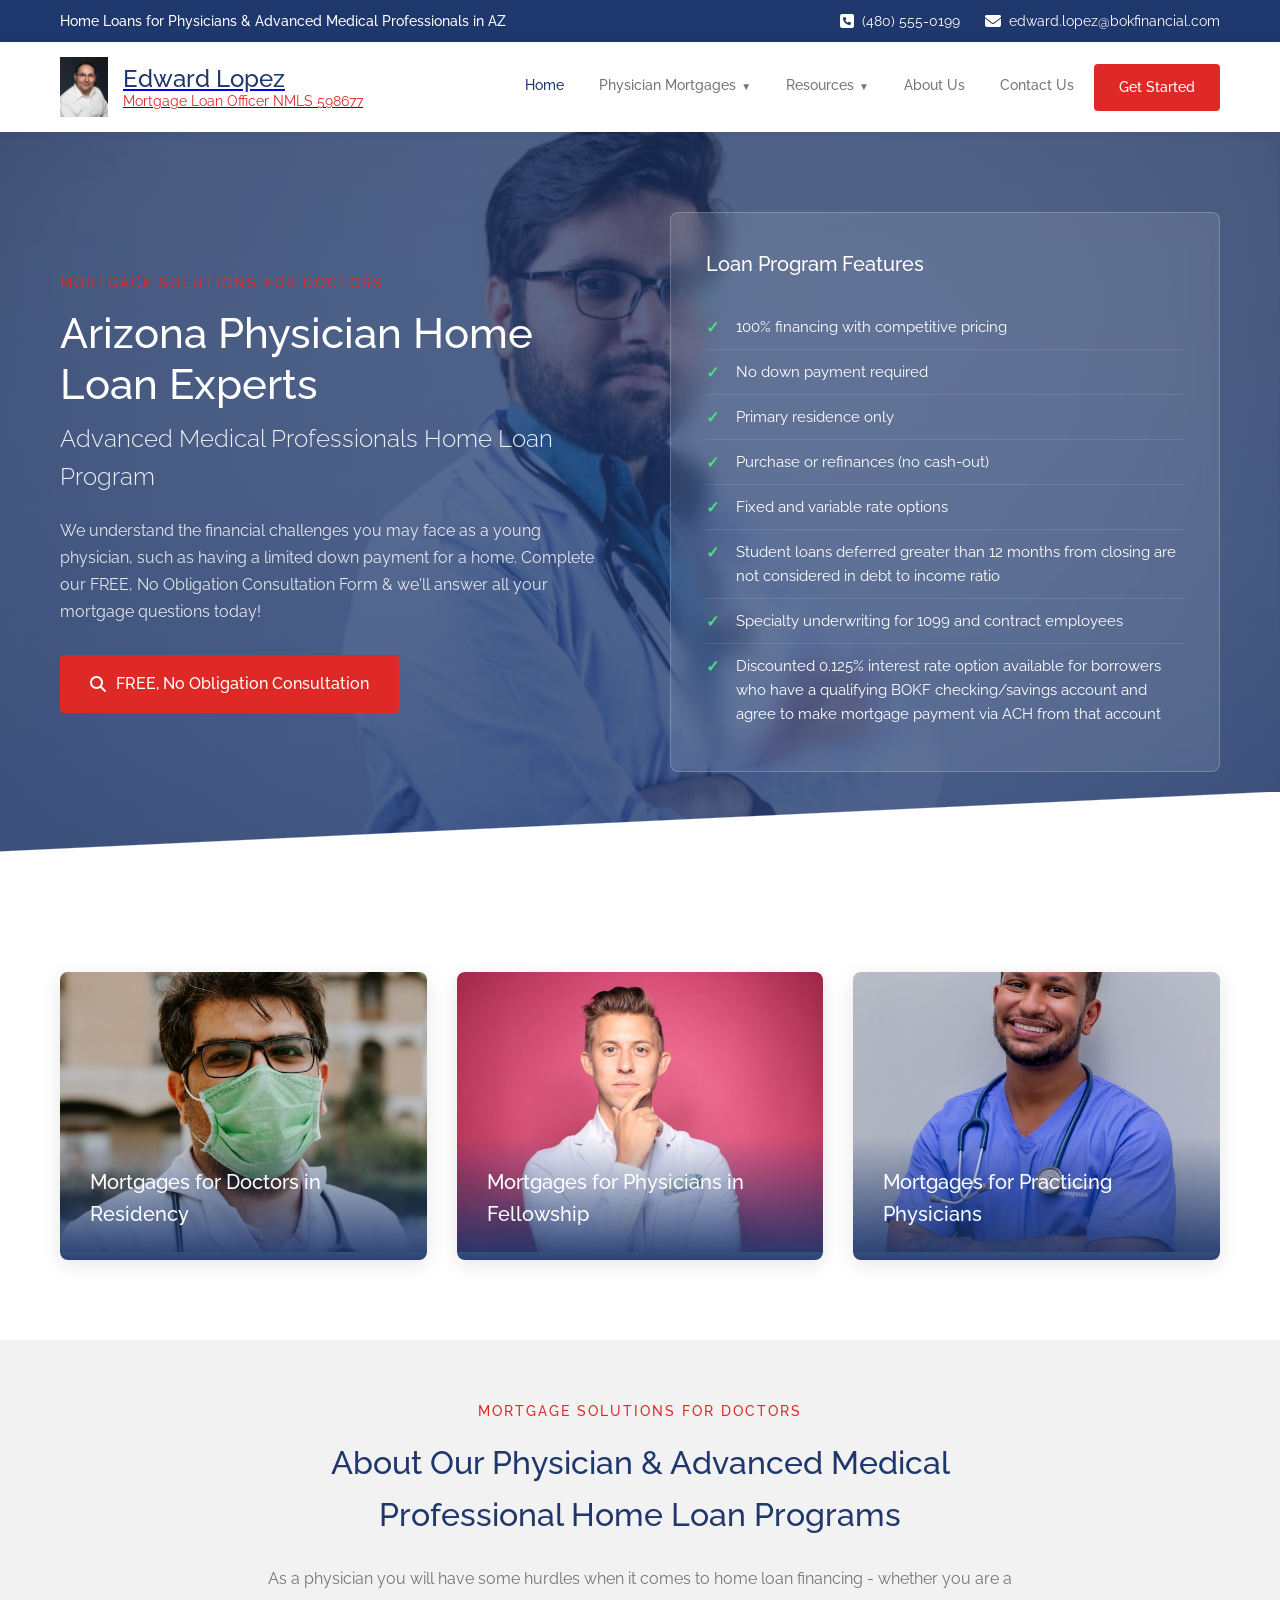
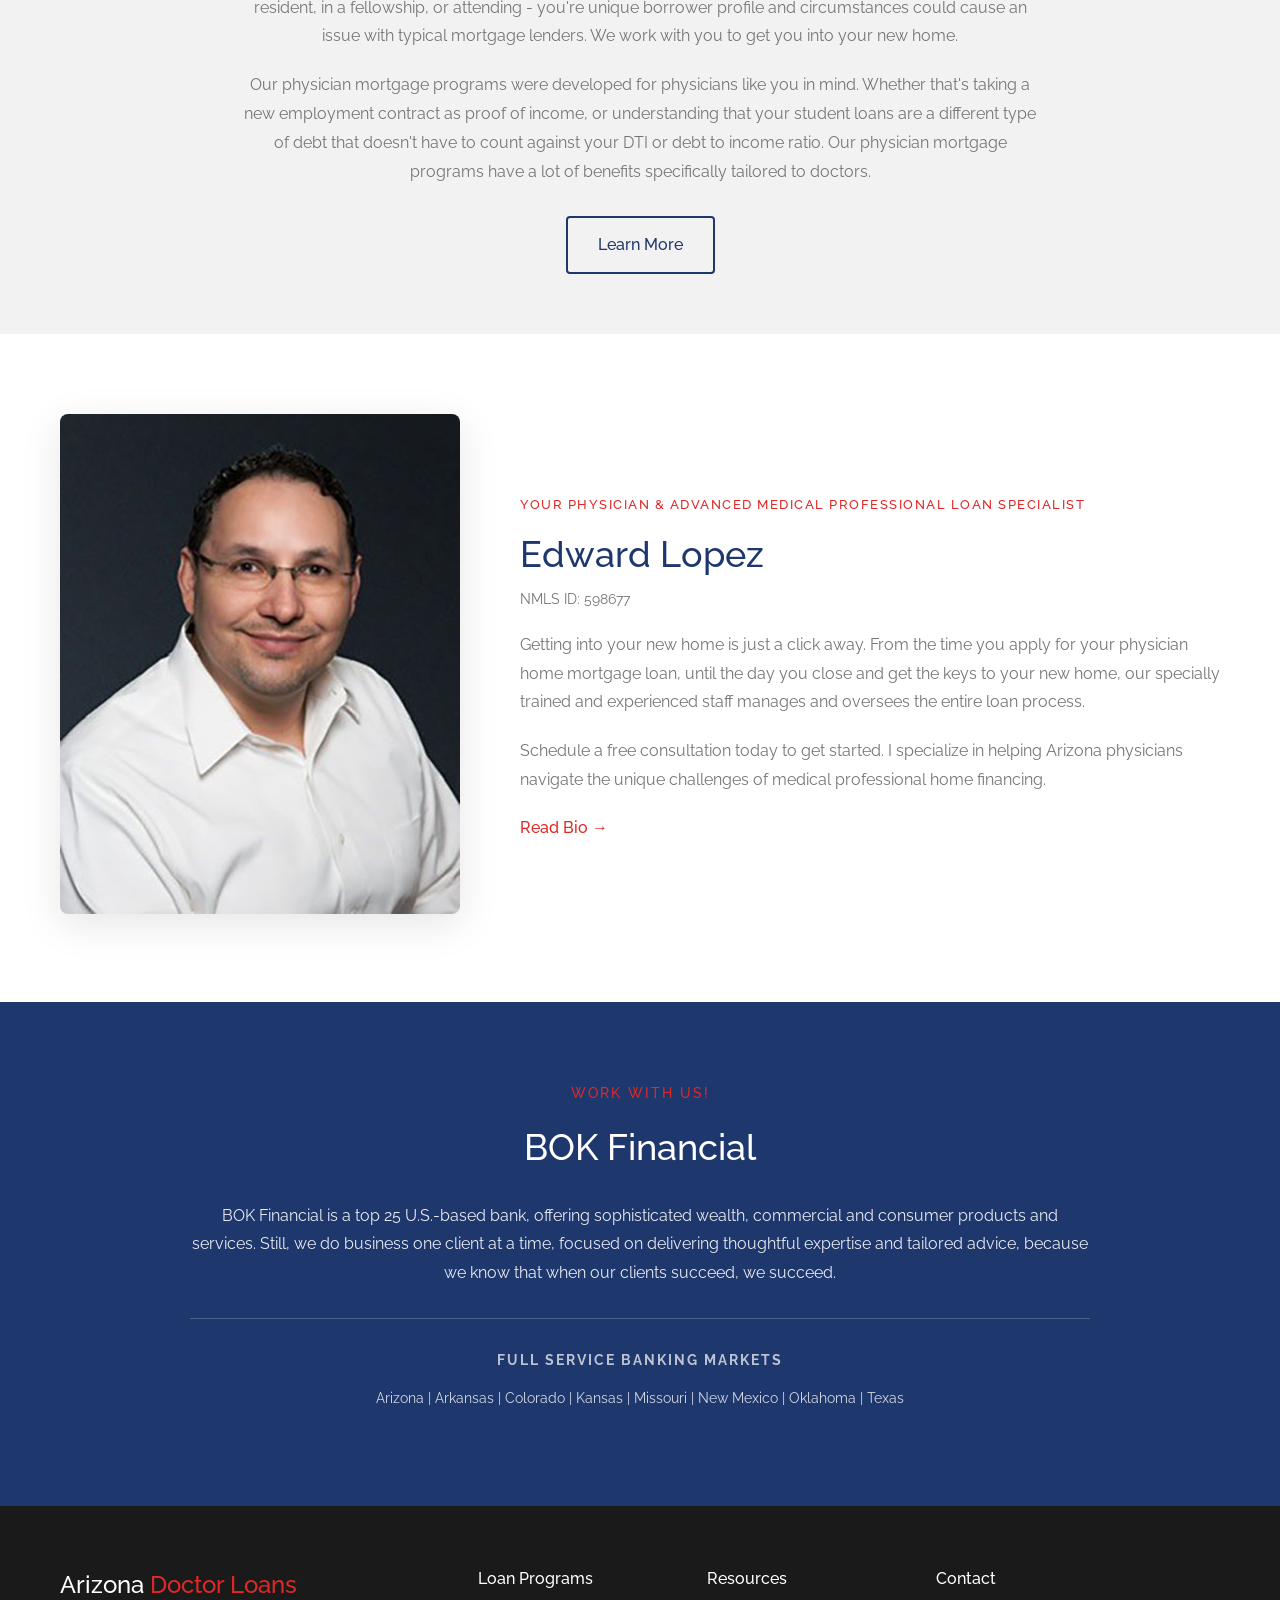
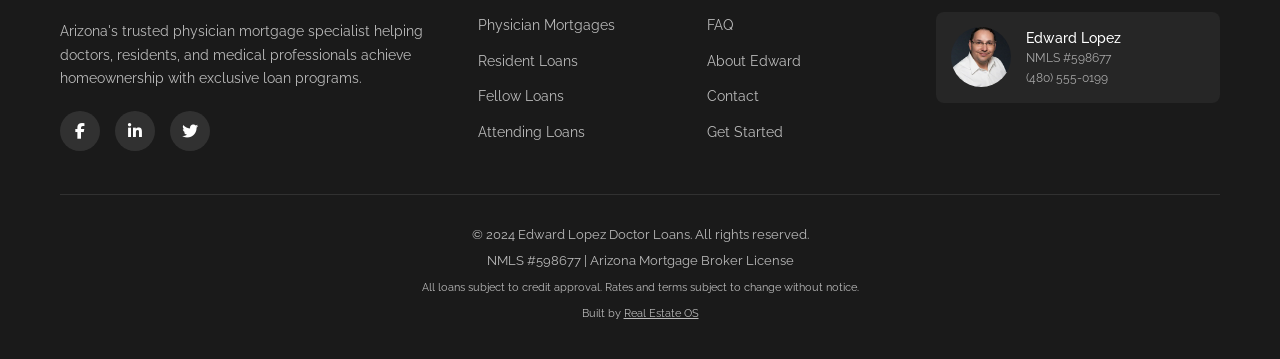
==== commit 13cba8a4: "Change footer brand from Edward Lopez to Arizona Doctor Loans" ====
--- a/index.html
+++ b/index.html
@@ -171,7 +171,7 @@
         <div class="container">
             <div class="footer-grid">
                 <div class="footer-brand">
-                    <h3>Edward Lopez <span>Doctor Loans</span></h3>
+                    <h3>Arizona <span>Doctor Loans</span></h3>
                     <p>Arizona's trusted physician mortgage specialist helping doctors, residents, and medical professionals achieve homeownership with exclusive loan programs.</p>
                     <div class="footer-social">
                         <a href="#" aria-label="Facebook"><i class="fab fa-facebook-f"></i></a>
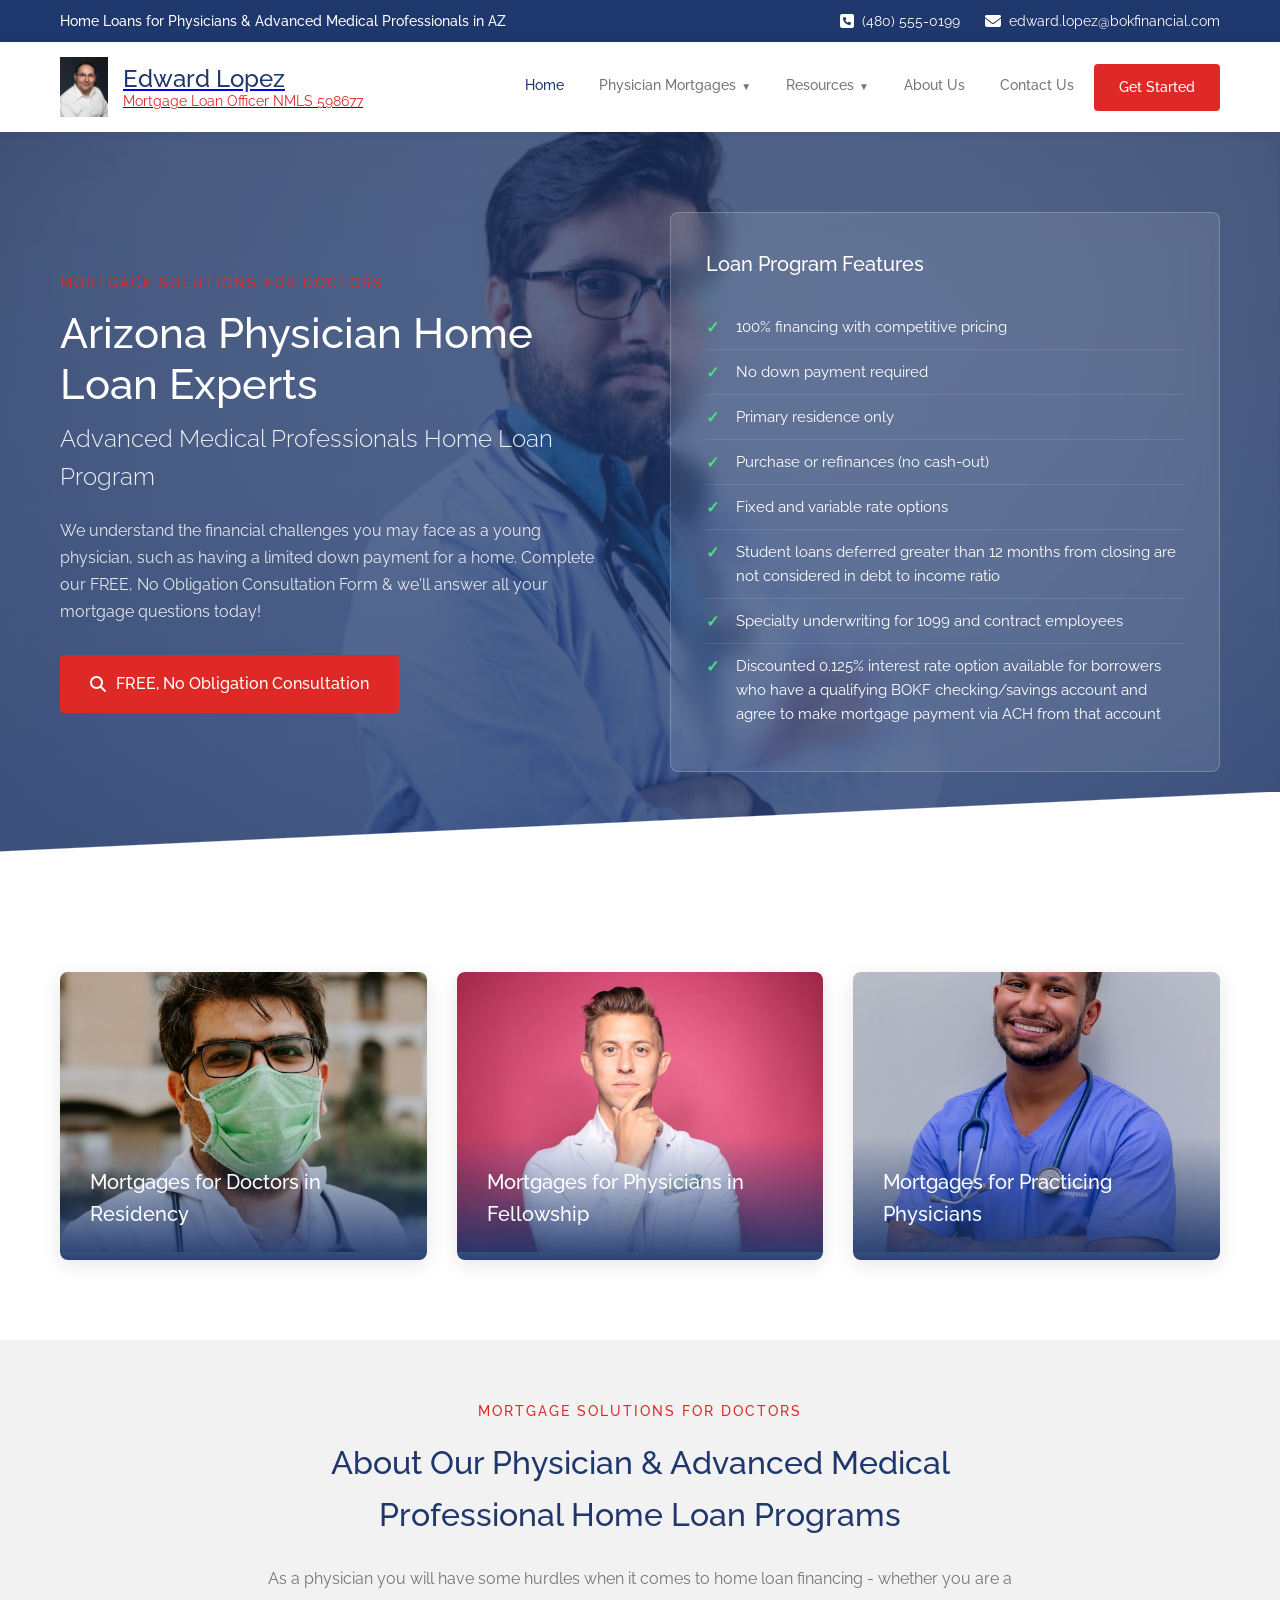
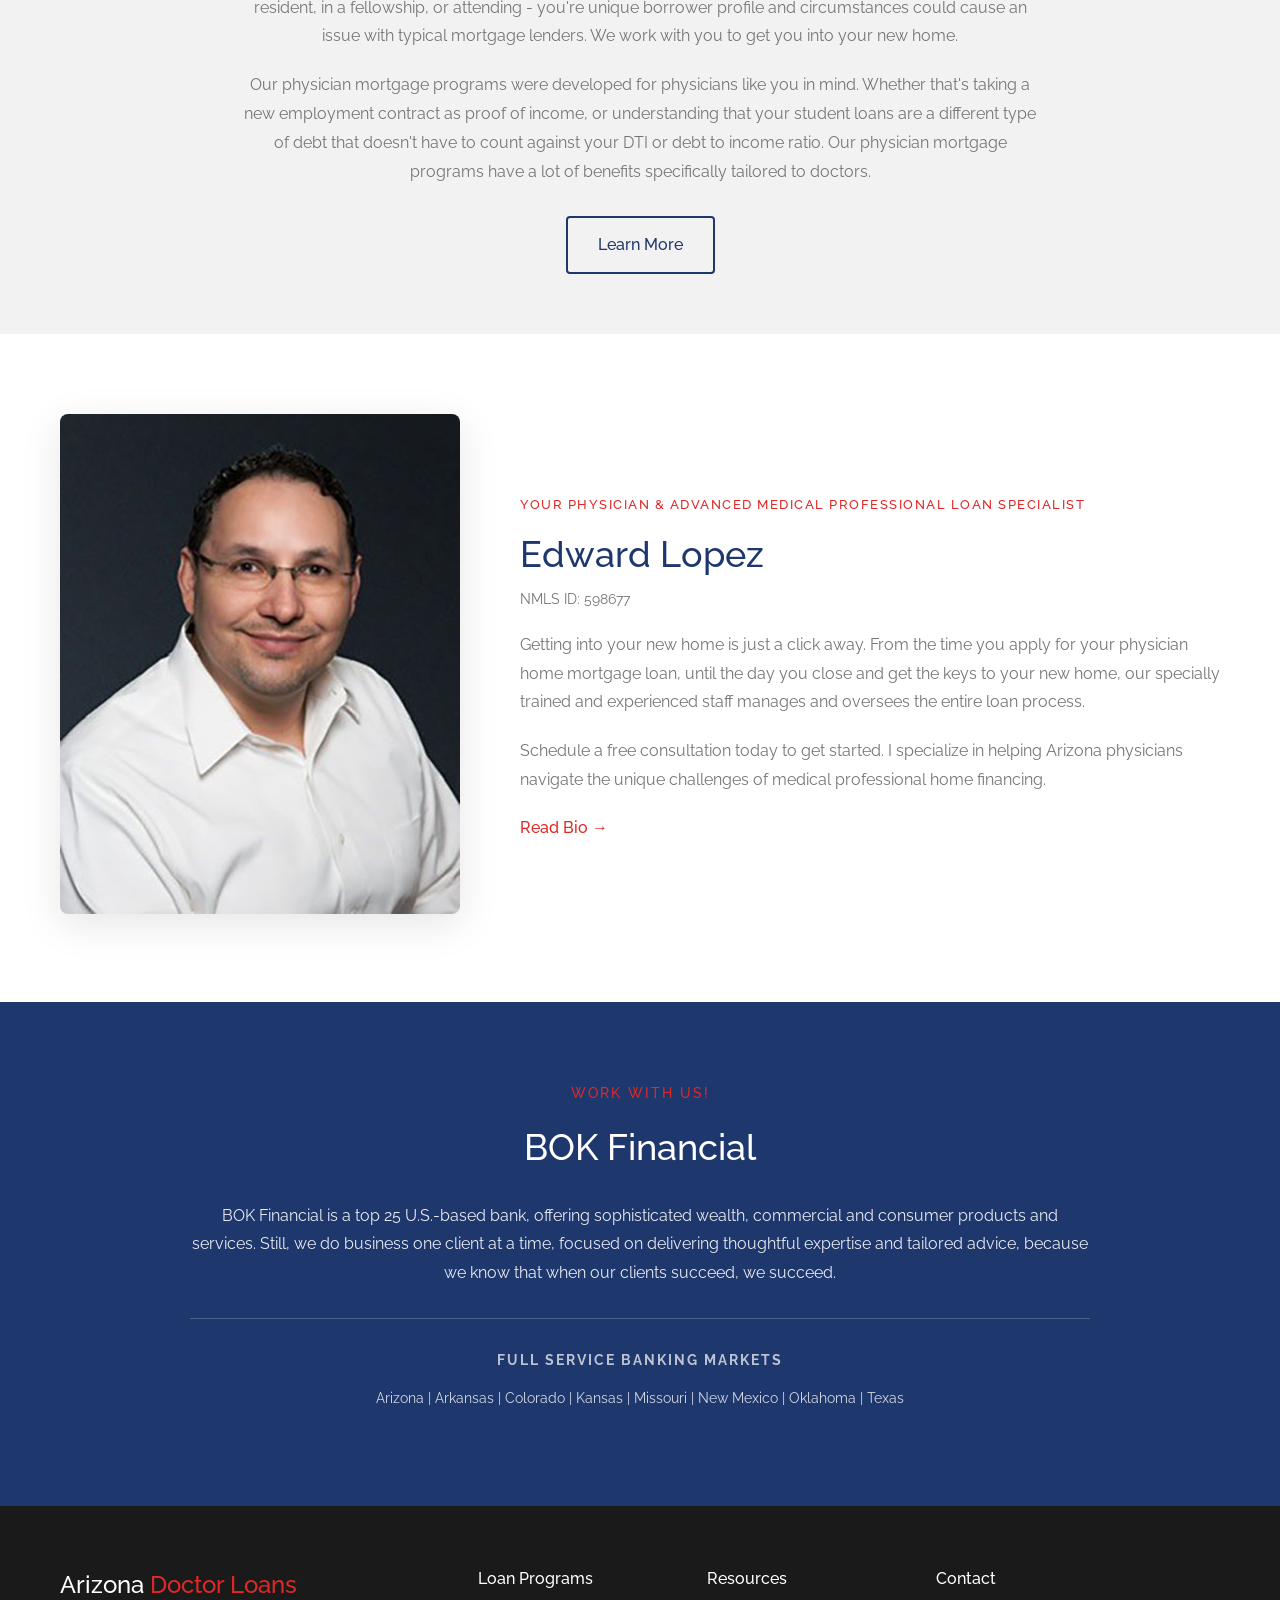
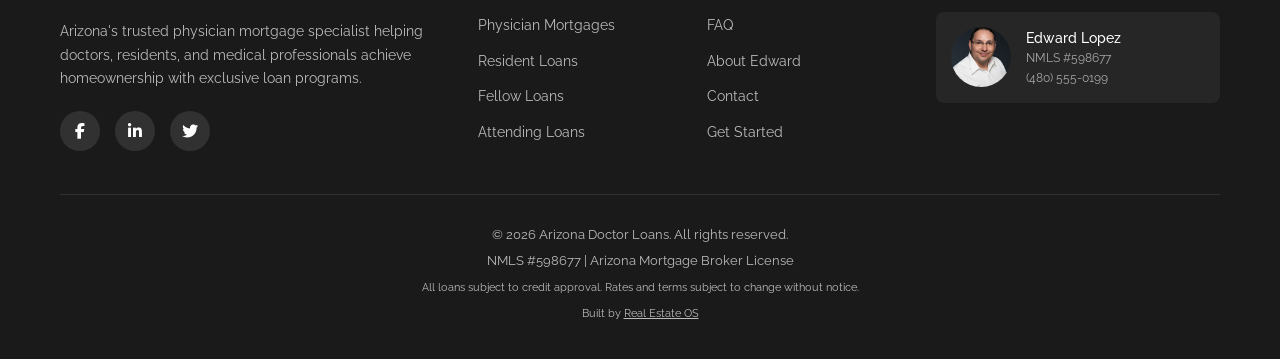
==== commit 152c8ae6: "Update copyright to 2026 Arizona Doctor Loans" ====
--- a/index.html
+++ b/index.html
@@ -209,7 +209,7 @@
                 </div>
             </div>
             <div class="footer-bottom">
-                <p>&copy; 2024 Edward Lopez Doctor Loans. All rights reserved.</p>
+                <p>&copy; 2026 Arizona Doctor Loans. All rights reserved.</p>
                 <p>NMLS #598677 | Arizona Mortgage Broker License</p>
                 <p><small>All loans subject to credit approval. Rates and terms subject to change without notice.</small></p>
                 <p><small>Built by <a href="https://realestateos.com" target="_blank" rel="noopener">Real Estate OS</a></small></p>
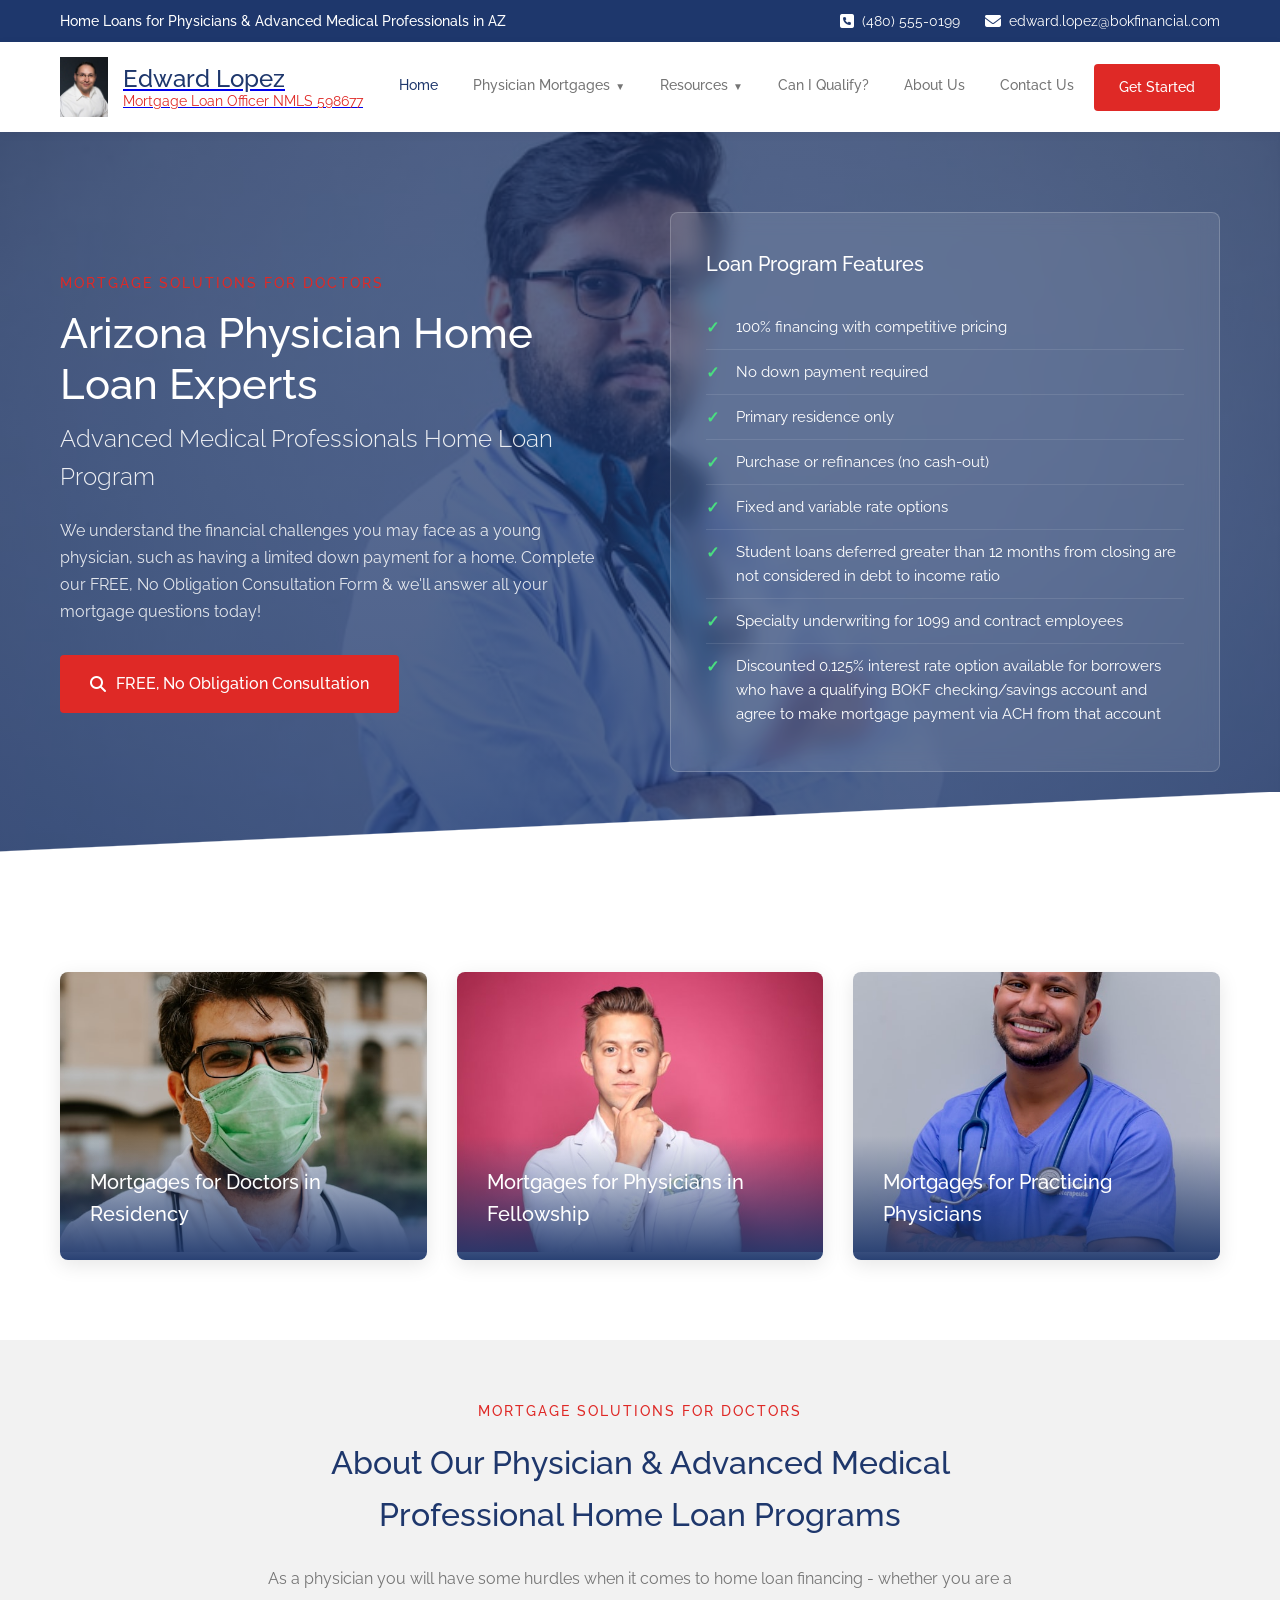
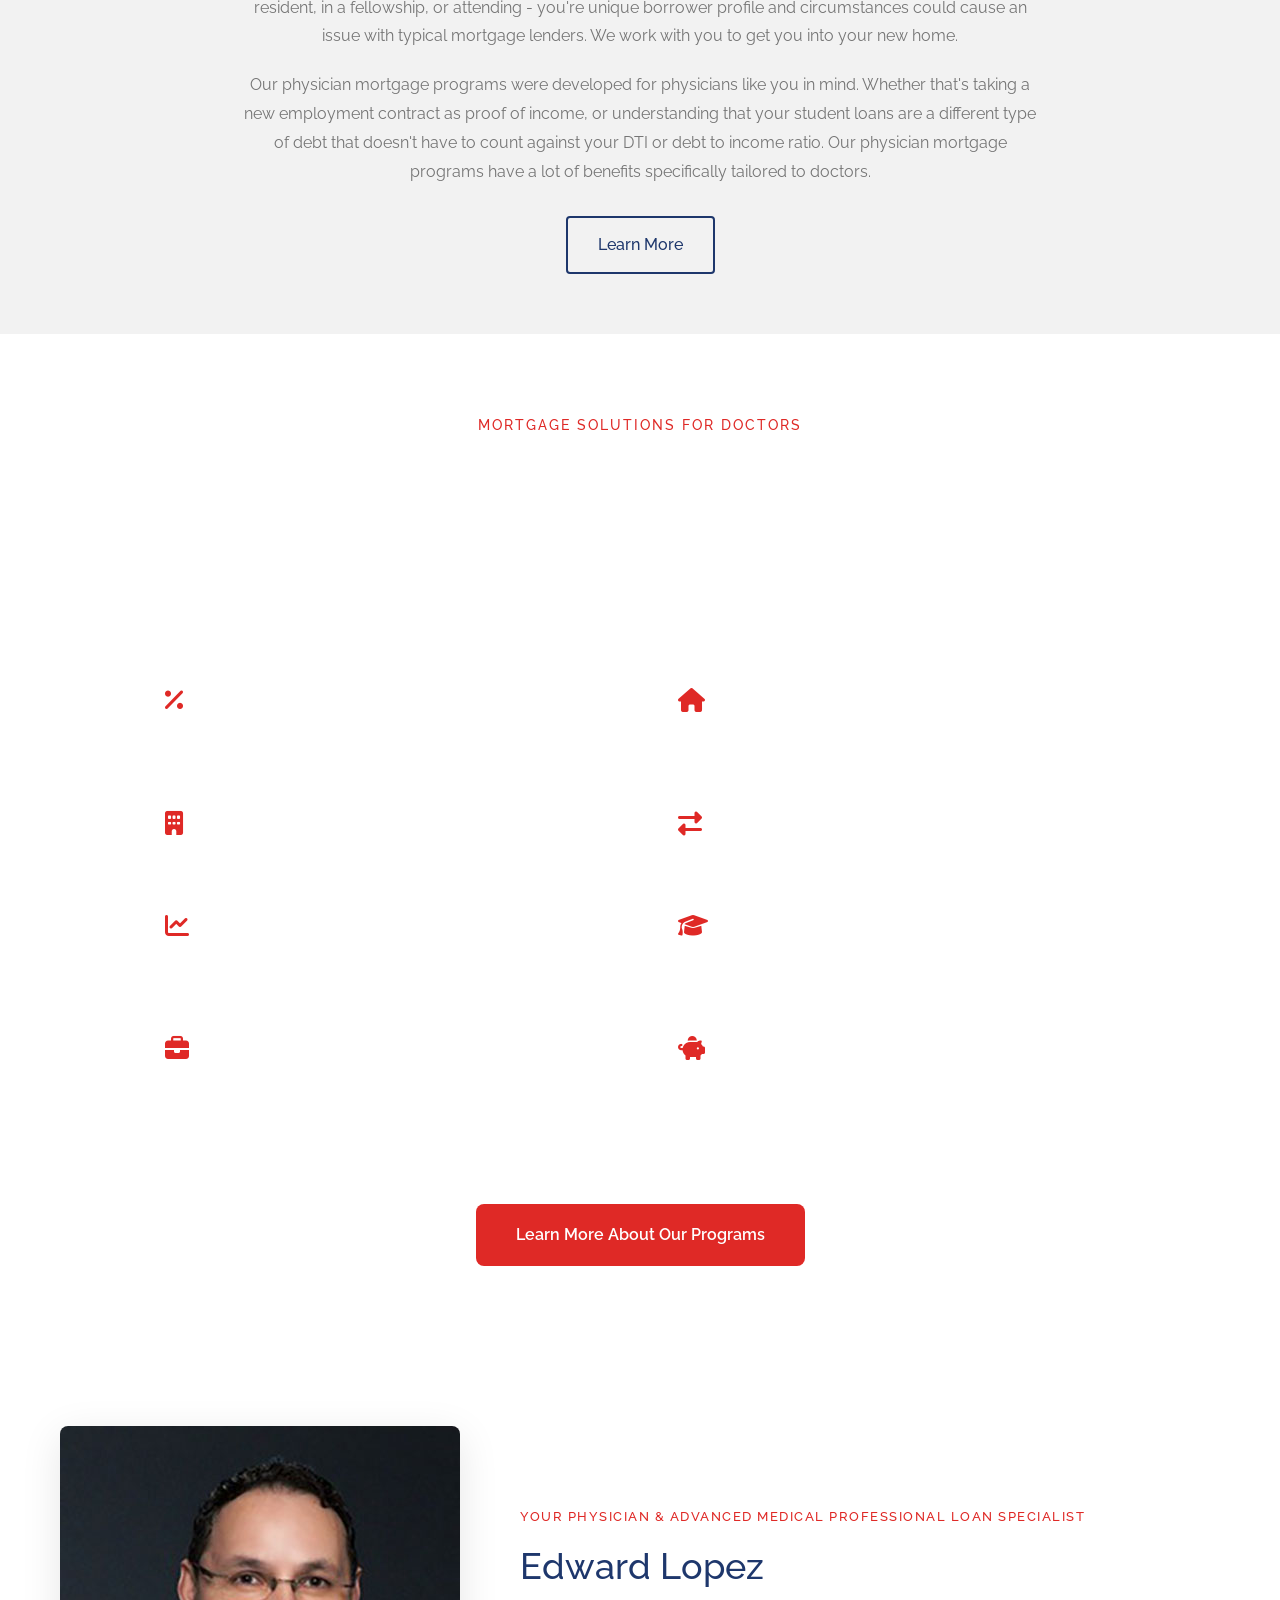
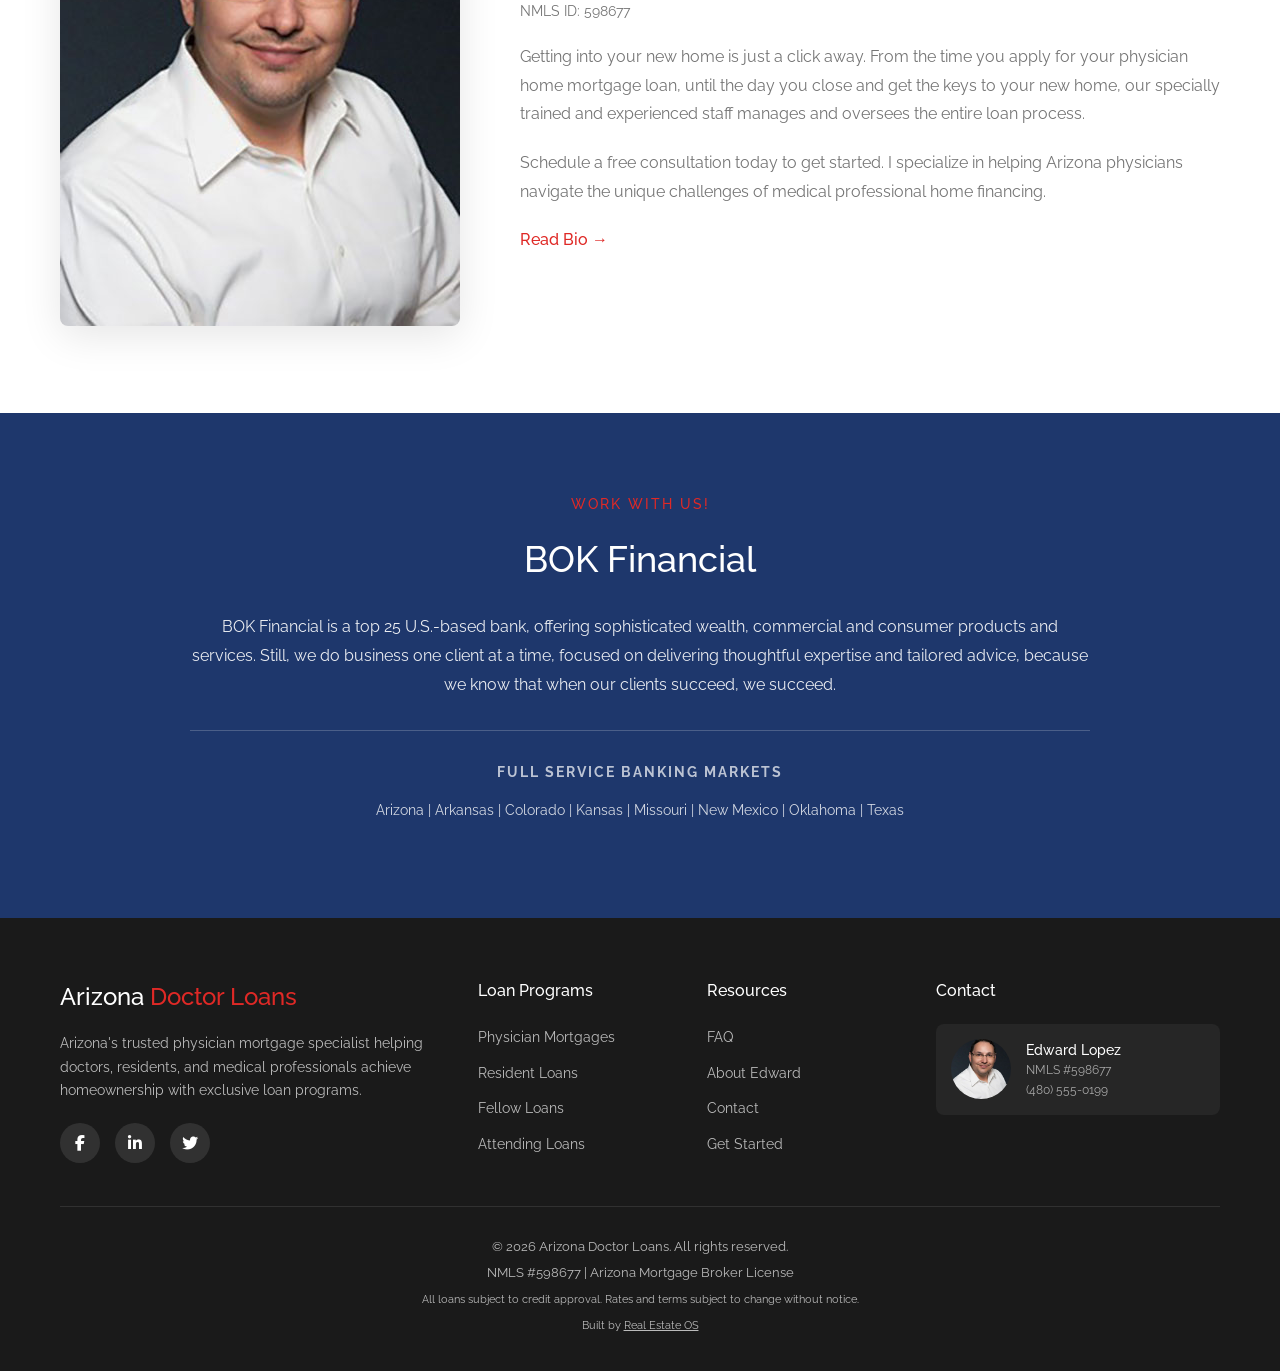
==== commit 41d9dca4: "Add Can I Qualify nav link and Learn More section with loan benefits" ====
--- a/index.html
+++ b/index.html
@@ -54,6 +54,7 @@
                             <a href="physician-mortgages.html">Frequently Asked Questions</a>
                         </div>
                     </li>
+                    <li><a href="prequalify.html">Can I Qualify?</a></li>
                     <li><a href="about-us.html">About Us</a></li>
                     <li><a href="contact-us.html">Contact Us</a></li>
                     <li><a href="prequalify.html" class="btn-cta">Get Started</a></li>
@@ -128,6 +129,54 @@
                 <p>As a physician you will have some hurdles when it comes to home loan financing - whether you are a resident, in a fellowship, or attending - you're unique borrower profile and circumstances could cause an issue with typical mortgage lenders. We work with you to get you into your new home.</p>
                 <p>Our physician mortgage programs were developed for physicians like you in mind. Whether that's taking a new employment contract as proof of income, or understanding that your student loans are a different type of debt that doesn't have to count against your DTI or debt to income ratio. Our physician mortgage programs have a lot of benefits specifically tailored to doctors.</p>
                 <a href="physician-mortgages.html" class="btn-secondary">Learn More</a>
+            </div>
+        </div>
+    </section>
+
+    <!-- Learn More Section -->
+    <section class="learn-more-section">
+        <div class="container">
+            <div class="learn-more-content">
+                <span class="learn-more-prefix">Mortgage Solutions for Doctors</span>
+                <h2>Learn More About Our Physician & Advanced Medical Professional Home Loans</h2>
+                <p class="learn-more-intro">A mortgage with the benefits you are looking for.</p>
+                
+                <div class="loan-benefits-grid">
+                    <div class="loan-benefit-item">
+                        <i class="fas fa-percentage"></i>
+                        <span>100% financing with competitive pricing and unique qualifying criteria on various loan products</span>
+                    </div>
+                    <div class="loan-benefit-item">
+                        <i class="fas fa-home"></i>
+                        <span>No down payment required</span>
+                    </div>
+                    <div class="loan-benefit-item">
+                        <i class="fas fa-building"></i>
+                        <span>Primary residence only</span>
+                    </div>
+                    <div class="loan-benefit-item">
+                        <i class="fas fa-exchange-alt"></i>
+                        <span>Purchase or refinances (no cash-out)</span>
+                    </div>
+                    <div class="loan-benefit-item">
+                        <i class="fas fa-chart-line"></i>
+                        <span>Fixed and variable rate options</span>
+                    </div>
+                    <div class="loan-benefit-item">
+                        <i class="fas fa-graduation-cap"></i>
+                        <span>Student loans deferred greater than 12 months from closing are not considered in debt to income ratio</span>
+                    </div>
+                    <div class="loan-benefit-item">
+                        <i class="fas fa-briefcase"></i>
+                        <span>Specialty underwriting for 1099 and contract employees</span>
+                    </div>
+                    <div class="loan-benefit-item">
+                        <i class="fas fa-piggy-bank"></i>
+                        <span>Discounted 0.125% interest rate option available for borrowers who have a qualifying BOKF checking/savings account and agree to make mortgage payment via ACH from that account</span>
+                    </div>
+                </div>
+                
+                <a href="physician-mortgages.html" class="btn-learn-more">Learn More About Our Programs</a>
             </div>
         </div>
     </section>
--- a/styles.css
+++ b/styles.css
@@ -435,6 +435,106 @@
     margin: 0;
 }
 
+/* Learn More Section */
+.learn-more-section {
+    background: linear-gradient(135deg, var(--primary-dark) 0%, var(--secondary) 100%);
+    color: var(--white);
+    padding: 80px 0;
+}
+
+.learn-more-content {
+    max-width: 1000px;
+    margin: 0 auto;
+    text-align: center;
+}
+
+.learn-more-prefix {
+    color: var(--accent-red);
+    font-weight: 500;
+    font-size: 14px;
+    text-transform: uppercase;
+    letter-spacing: 2px;
+    margin-bottom: 15px;
+    display: block;
+}
+
+.learn-more-content h2 {
+    font-size: 36px;
+    font-weight: 500;
+    color: var(--white);
+    margin-bottom: 15px;
+}
+
+.learn-more-intro {
+    font-size: 18px;
+    color: rgba(255,255,255,0.9);
+    margin-bottom: 50px;
+}
+
+.loan-benefits-grid {
+    display: grid;
+    grid-template-columns: repeat(2, 1fr);
+    gap: 25px;
+    margin-bottom: 50px;
+    text-align: left;
+}
+
+.loan-benefit-item {
+    display: flex;
+    align-items: flex-start;
+    gap: 20px;
+    background: rgba(255,255,255,0.1);
+    padding: 25px;
+    border-radius: 10px;
+    transition: transform 0.3s, background 0.3s;
+}
+
+.loan-benefit-item:hover {
+    transform: translateY(-3px);
+    background: rgba(255,255,255,0.15);
+}
+
+.loan-benefit-item i {
+    font-size: 24px;
+    color: var(--accent-red);
+    flex-shrink: 0;
+    margin-top: 3px;
+}
+
+.loan-benefit-item span {
+    font-size: 15px;
+    line-height: 1.6;
+    color: rgba(255,255,255,0.95);
+}
+
+.btn-learn-more {
+    display: inline-block;
+    background: var(--accent-red);
+    color: var(--white);
+    padding: 18px 40px;
+    text-decoration: none;
+    border-radius: 8px;
+    font-weight: 600;
+    font-size: 16px;
+    transition: all 0.3s;
+}
+
+.btn-learn-more:hover {
+    background: #c4211e;
+    transform: translateY(-2px);
+    box-shadow: 0 10px 30px rgba(223, 41, 38, 0.3);
+}
+
+@media (max-width: 768px) {
+    .loan-benefits-grid {
+        grid-template-columns: 1fr;
+    }
+    
+    .learn-more-content h2 {
+        font-size: 28px;
+    }
+}
+
 /* About Section */
 .about-section {
     padding: 60px 0;
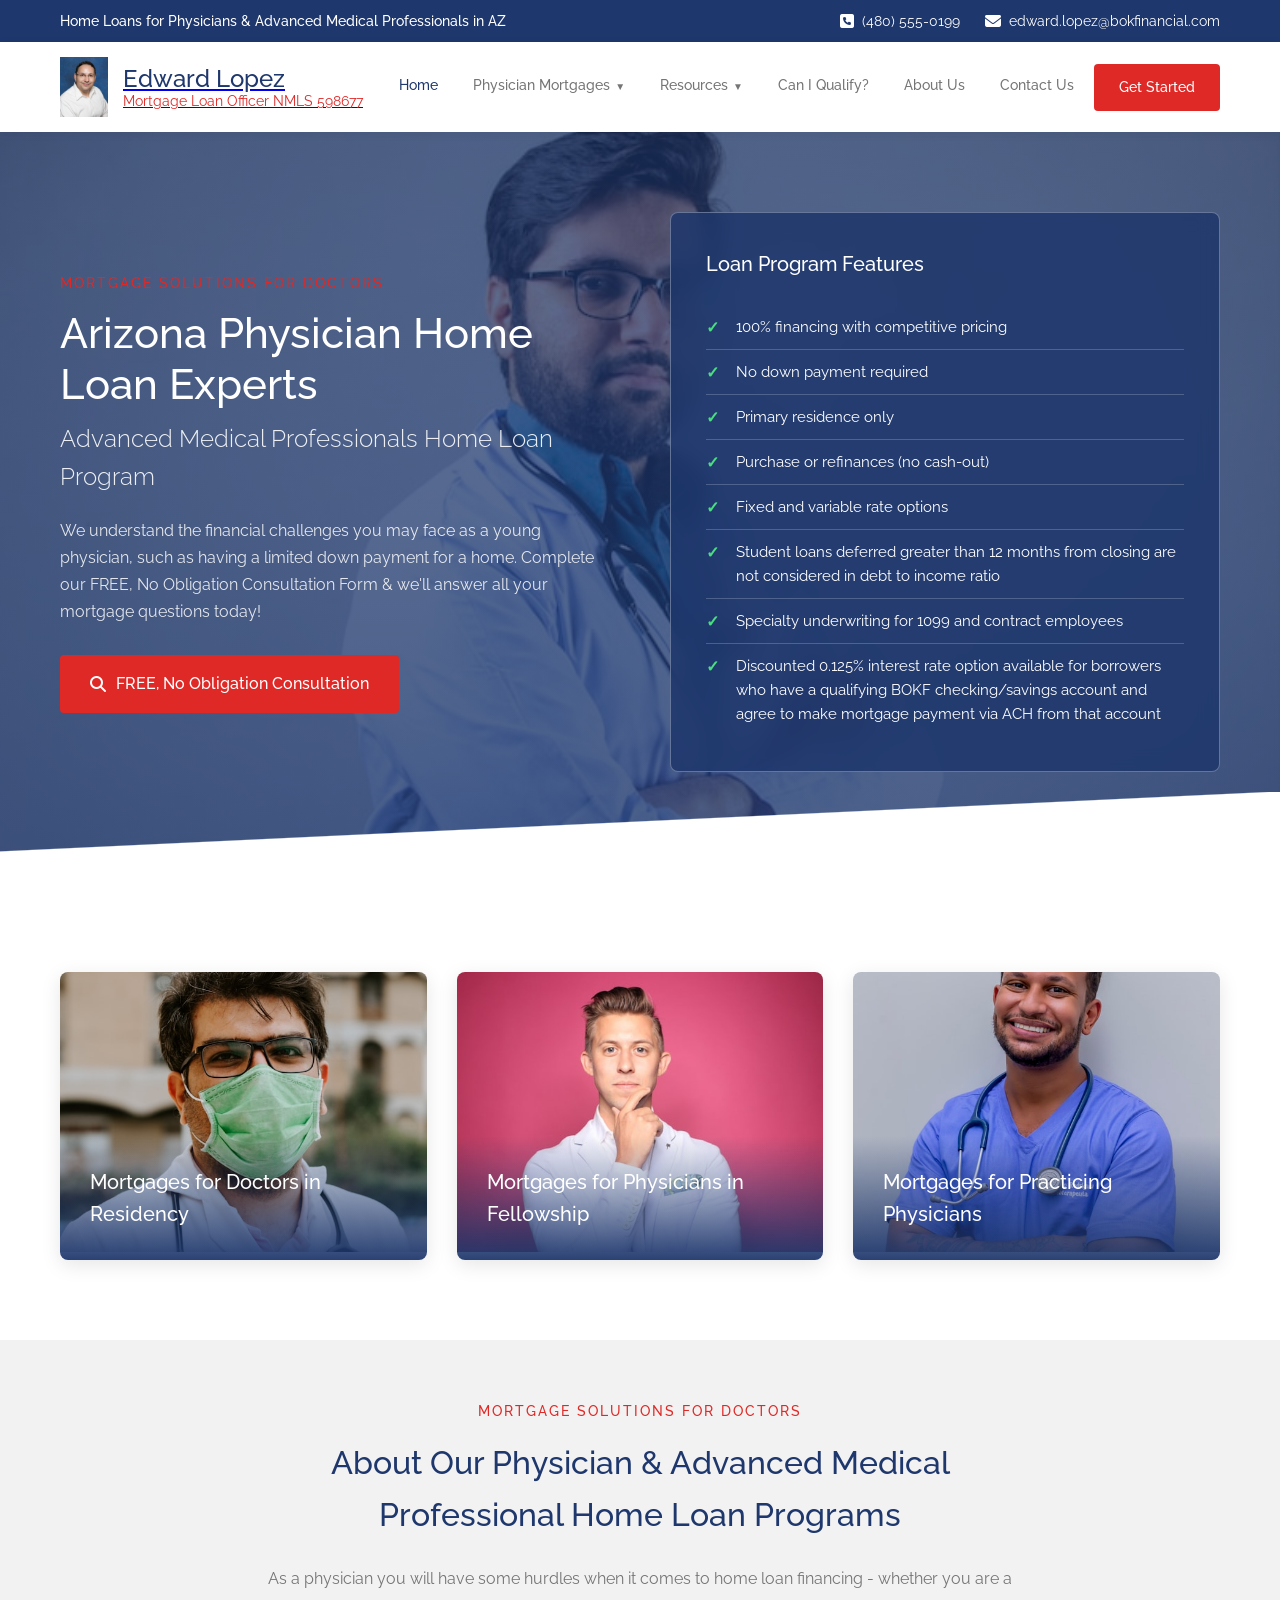
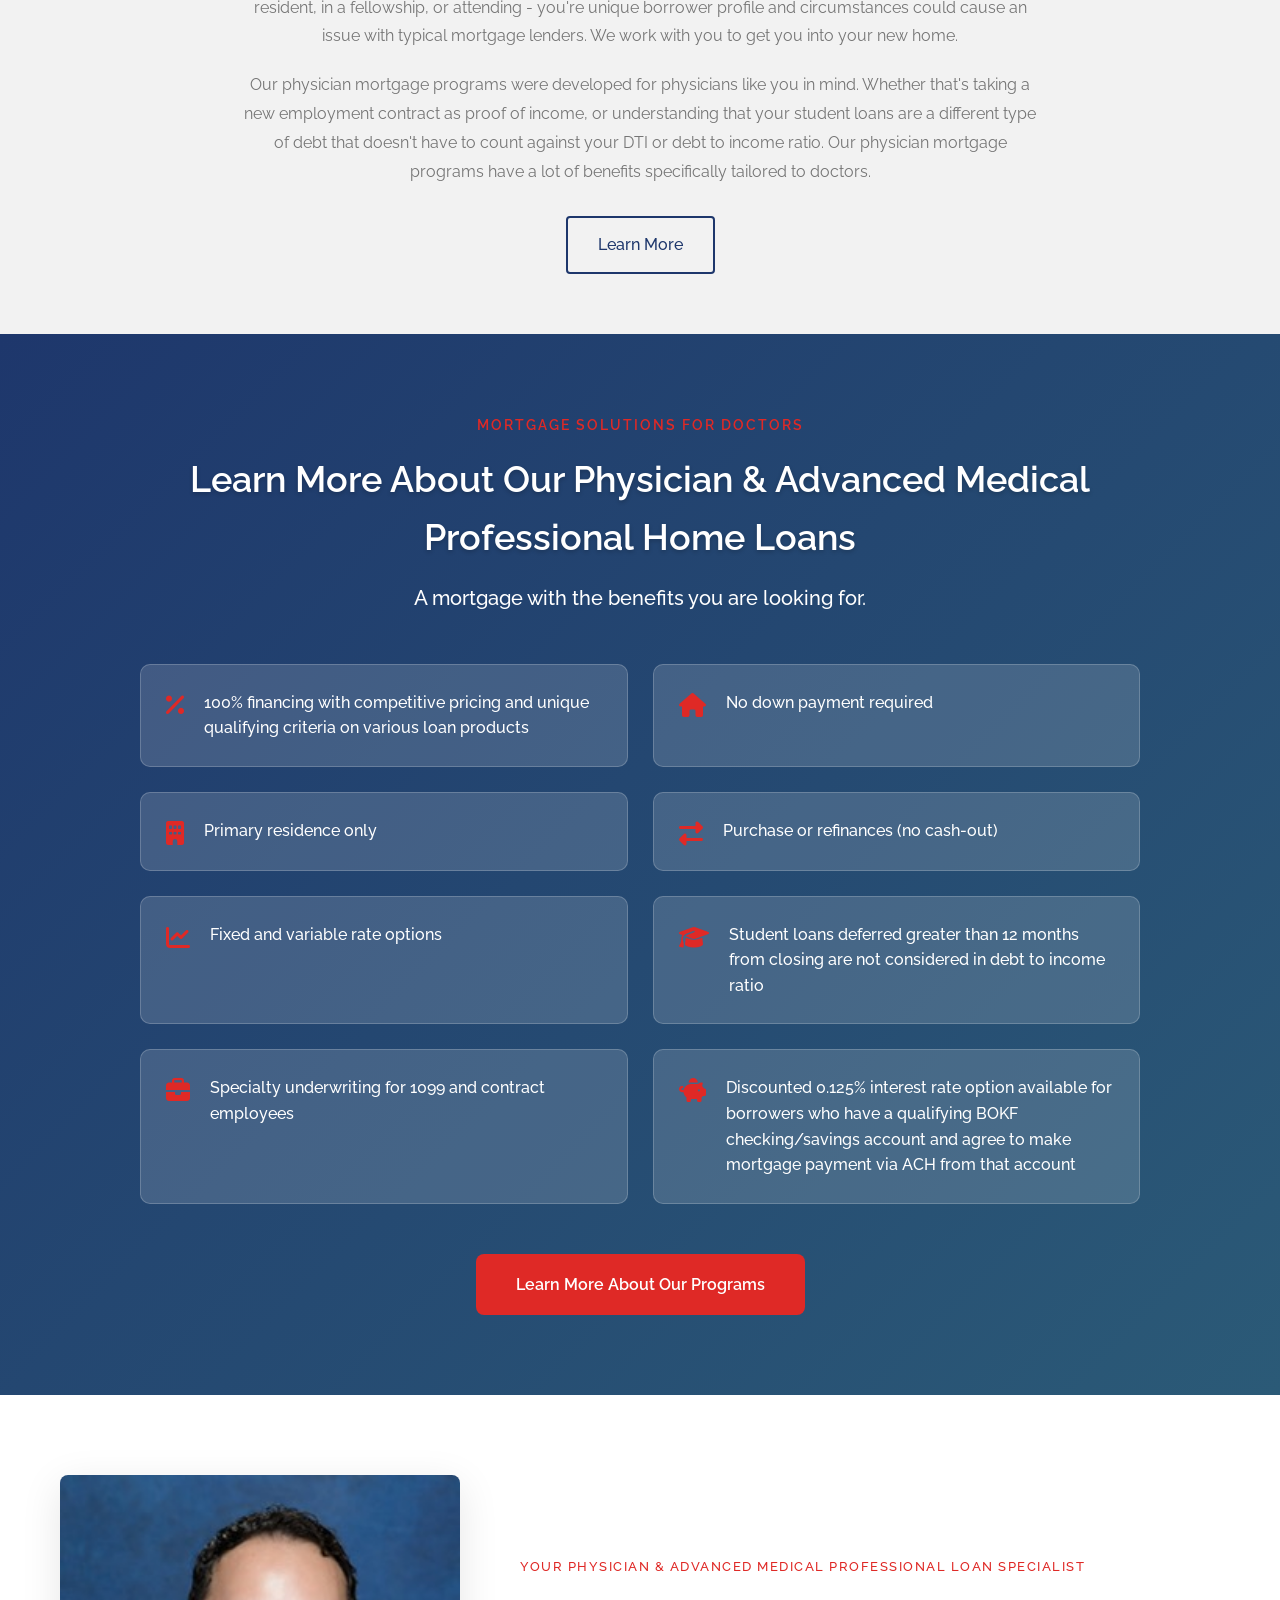
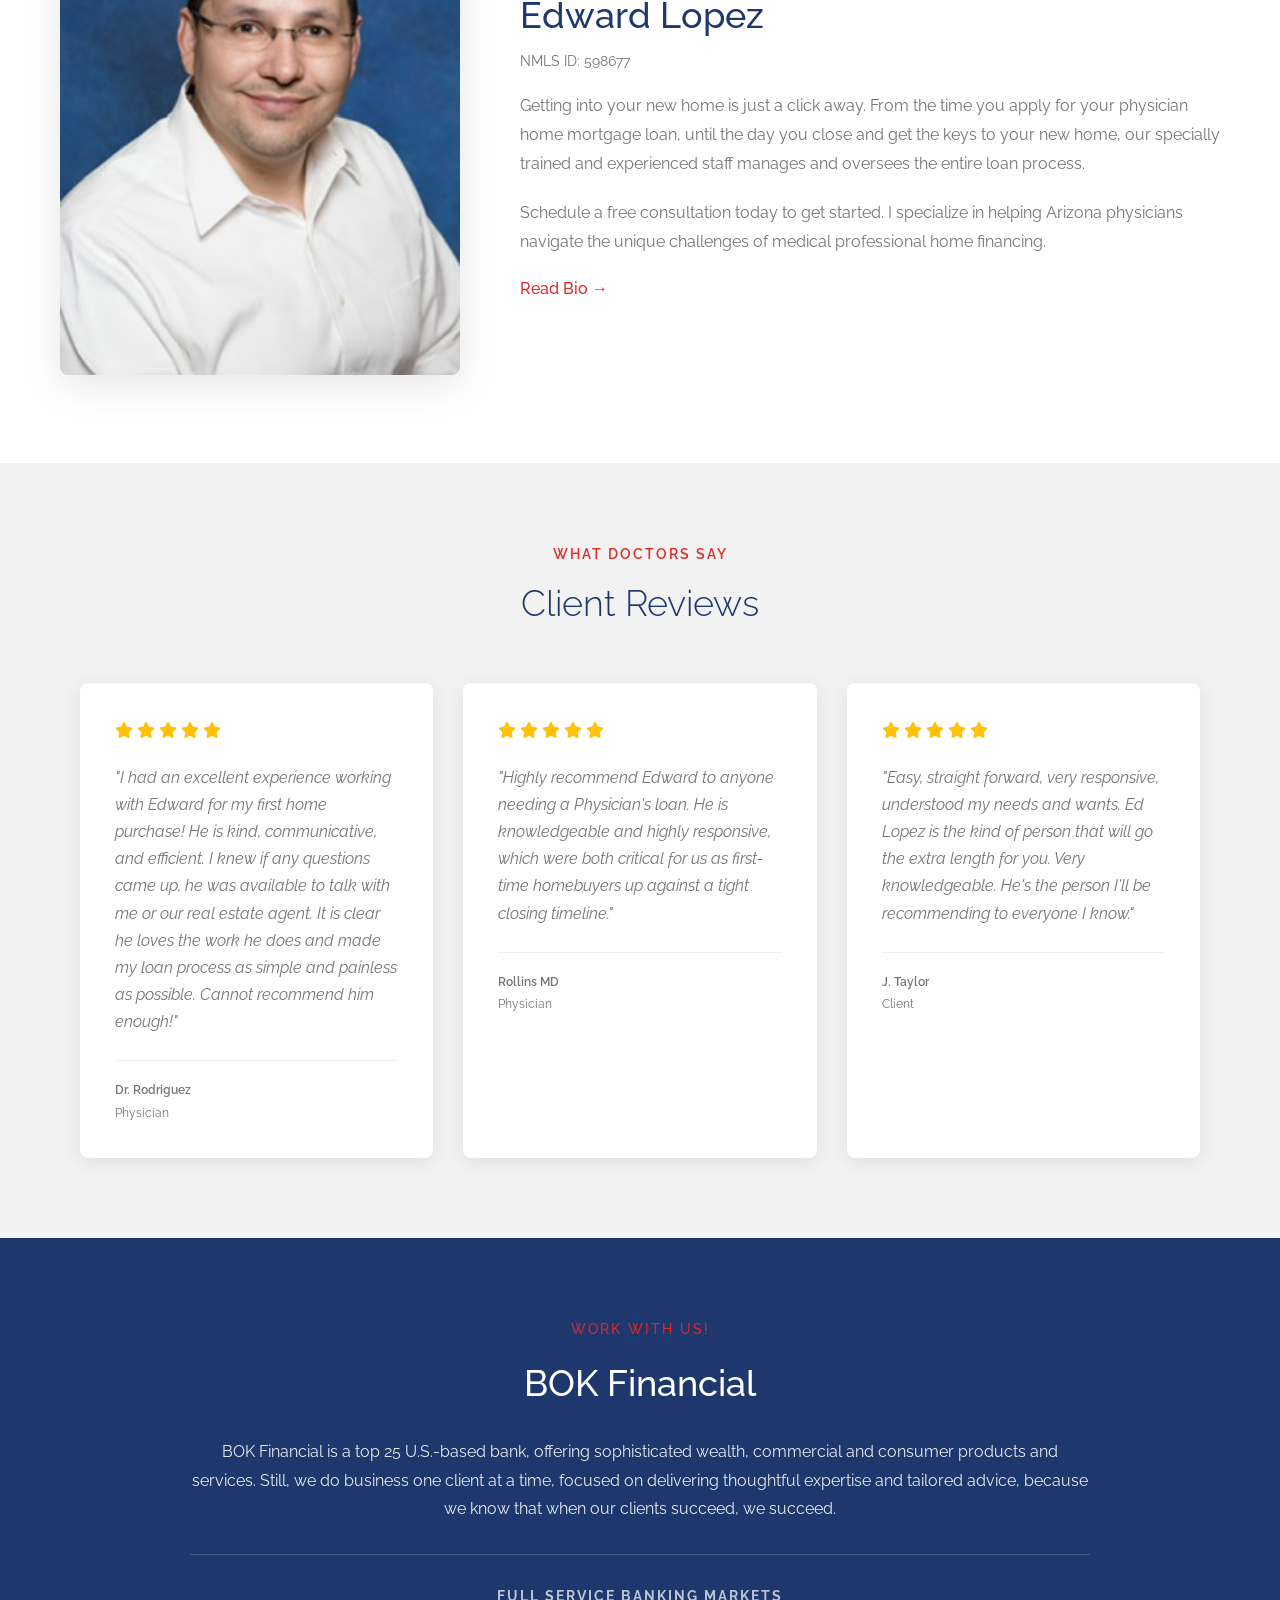
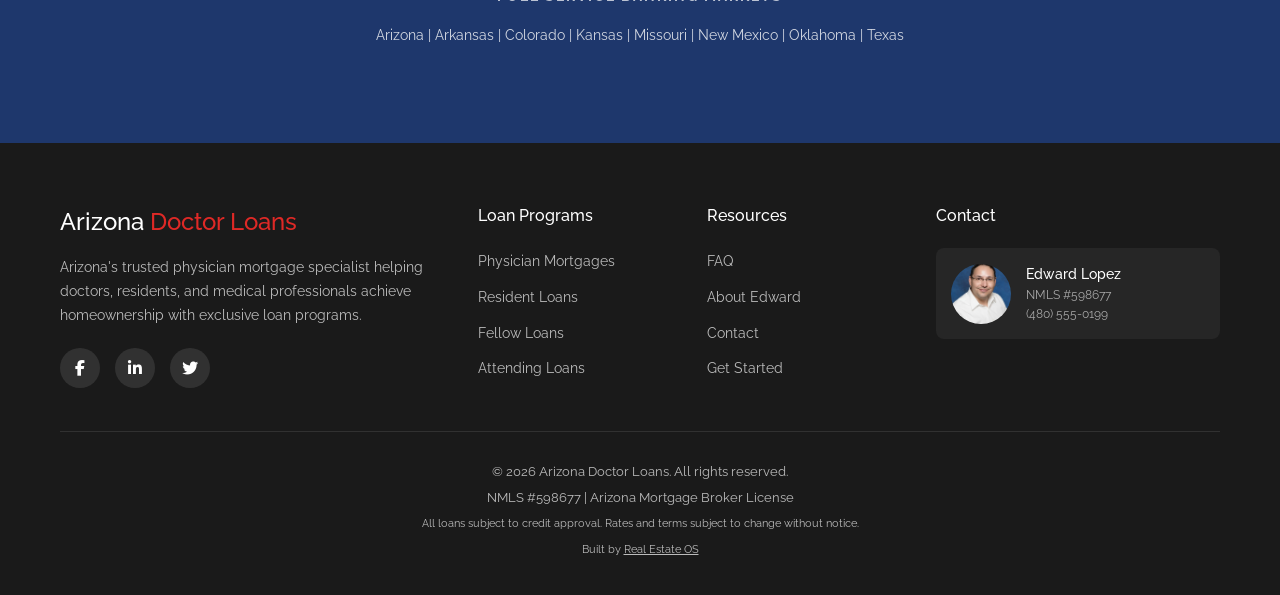
==== commit a03b1ae5: "Add client testimonials section with 5-star reviews and update Edward's photo to professional headsh" ====
--- a/index.html
+++ b/index.html
@@ -200,6 +200,60 @@
         </div>
     </section>
 
+    <!-- Testimonials Section -->
+    <section class="testimonials-section">
+        <div class="container">
+            <div class="section-header">
+                <span class="section-prefix">What Doctors Say</span>
+                <h2>Client Reviews</h2>
+            </div>
+            <div class="testimonials-grid">
+                <div class="testimonial-card">
+                    <div class="testimonial-stars">
+                        <i class="fas fa-star"></i>
+                        <i class="fas fa-star"></i>
+                        <i class="fas fa-star"></i>
+                        <i class="fas fa-star"></i>
+                        <i class="fas fa-star"></i>
+                    </div>
+                    <p class="testimonial-text">"I had an excellent experience working with Edward for my first home purchase! He is kind, communicative, and efficient. I knew if any questions came up, he was available to talk with me or our real estate agent. It is clear he loves the work he does and made my loan process as simple and painless as possible. Cannot recommend him enough!"</p>
+                    <div class="testimonial-author">
+                        <span class="author-name">Dr. Rodriguez</span>
+                        <span class="author-title">Physician</span>
+                    </div>
+                </div>
+                <div class="testimonial-card">
+                    <div class="testimonial-stars">
+                        <i class="fas fa-star"></i>
+                        <i class="fas fa-star"></i>
+                        <i class="fas fa-star"></i>
+                        <i class="fas fa-star"></i>
+                        <i class="fas fa-star"></i>
+                    </div>
+                    <p class="testimonial-text">"Highly recommend Edward to anyone needing a Physician's loan. He is knowledgeable and highly responsive, which were both critical for us as first-time homebuyers up against a tight closing timeline."</p>
+                    <div class="testimonial-author">
+                        <span class="author-name">Rollins MD</span>
+                        <span class="author-title">Physician</span>
+                    </div>
+                </div>
+                <div class="testimonial-card">
+                    <div class="testimonial-stars">
+                        <i class="fas fa-star"></i>
+                        <i class="fas fa-star"></i>
+                        <i class="fas fa-star"></i>
+                        <i class="fas fa-star"></i>
+                        <i class="fas fa-star"></i>
+                    </div>
+                    <p class="testimonial-text">"Easy, straight forward, very responsive, understood my needs and wants. Ed Lopez is the kind of person that will go the extra length for you. Very knowledgeable. He's the person I'll be recommending to everyone I know."</p>
+                    <div class="testimonial-author">
+                        <span class="author-name">J. Taylor</span>
+                        <span class="author-title">Client</span>
+                    </div>
+                </div>
+            </div>
+        </div>
+    </section>
+
     <!-- Company Section -->
     <section class="company-section">
         <div class="container">
--- a/styles.css
+++ b/styles.css
@@ -302,11 +302,11 @@
 
 /* Feature List */
 .feature-list {
-    background: rgba(255,255,255,0.1);
+    background: rgba(30, 55, 108, 0.85);
     backdrop-filter: blur(10px);
     padding: 35px;
     border-radius: 8px;
-    border: 1px solid rgba(255,255,255,0.2);
+    border: 1px solid rgba(255,255,255,0.3);
 }
 
 .feature-list h3 {
@@ -325,7 +325,8 @@
     padding-left: 30px;
     position: relative;
     font-size: 15px;
-    border-bottom: 1px solid rgba(255,255,255,0.1);
+    color: var(--white);
+    border-bottom: 1px solid rgba(255,255,255,0.2);
 }
 
 .feature-list li:last-child {
@@ -437,8 +438,8 @@
 
 /* Learn More Section */
 .learn-more-section {
-    background: linear-gradient(135deg, var(--primary-dark) 0%, var(--secondary) 100%);
-    color: var(--white);
+    background: linear-gradient(135deg, #1e376c 0%, #2b5a77 100%);
+    color: #ffffff;
     padding: 80px 0;
 }
 
@@ -449,8 +450,8 @@
 }
 
 .learn-more-prefix {
-    color: var(--accent-red);
-    font-weight: 500;
+    color: #df2926;
+    font-weight: 600;
     font-size: 14px;
     text-transform: uppercase;
     letter-spacing: 2px;
@@ -460,14 +461,16 @@
 
 .learn-more-content h2 {
     font-size: 36px;
-    font-weight: 500;
-    color: var(--white);
+    font-weight: 600;
+    color: #ffffff;
     margin-bottom: 15px;
+    text-shadow: 0 2px 4px rgba(0,0,0,0.2);
 }
 
 .learn-more-intro {
-    font-size: 18px;
-    color: rgba(255,255,255,0.9);
+    font-size: 20px;
+    color: #ffffff;
+    font-weight: 500;
     margin-bottom: 50px;
 }
 
@@ -483,28 +486,30 @@
     display: flex;
     align-items: flex-start;
     gap: 20px;
-    background: rgba(255,255,255,0.1);
+    background: rgba(255,255,255,0.15);
     padding: 25px;
     border-radius: 10px;
     transition: transform 0.3s, background 0.3s;
+    border: 1px solid rgba(255,255,255,0.2);
 }
 
 .loan-benefit-item:hover {
     transform: translateY(-3px);
-    background: rgba(255,255,255,0.15);
+    background: rgba(255,255,255,0.25);
 }
 
 .loan-benefit-item i {
     font-size: 24px;
-    color: var(--accent-red);
+    color: #df2926;
     flex-shrink: 0;
     margin-top: 3px;
 }
 
 .loan-benefit-item span {
-    font-size: 15px;
+    font-size: 16px;
     line-height: 1.6;
-    color: rgba(255,255,255,0.95);
+    color: #ffffff;
+    font-weight: 500;
 }
 
 .btn-learn-more {
@@ -2774,3 +2779,96 @@
         margin: 0 auto;
     }
 }
+
+/* Testimonials Section */
+.testimonials-section {
+    background-color: var(--bg-light);
+    padding: 80px 0;
+}
+
+.testimonials-section .section-header {
+    text-align: center;
+    margin-bottom: 50px;
+}
+
+.testimonials-section .section-prefix {
+    color: var(--accent-red);
+    font-size: 14px;
+    font-weight: 600;
+    text-transform: uppercase;
+    letter-spacing: 2px;
+    display: block;
+    margin-bottom: 10px;
+}
+
+.testimonials-section h2 {
+    color: var(--primary-dark);
+    font-size: 36px;
+    font-weight: 300;
+}
+
+.testimonials-grid {
+    display: grid;
+    grid-template-columns: repeat(auto-fit, minmax(350px, 1fr));
+    gap: 30px;
+    max-width: 1200px;
+    margin: 0 auto;
+    padding: 0 20px;
+}
+
+.testimonial-card {
+    background: var(--white);
+    padding: 35px;
+    border-radius: 8px;
+    box-shadow: 0 4px 20px rgba(0,0,0,0.08);
+    transition: transform 0.3s, box-shadow 0.3s;
+}
+
+.testimonial-card:hover {
+    transform: translateY(-5px);
+    box-shadow: 0 8px 30px rgba(0,0,0,0.12);
+}
+
+.testimonial-stars {
+    color: #ffc107;
+    margin-bottom: 20px;
+    font-size: 16px;
+}
+
+.testimonial-text {
+    color: var(--text-gray);
+    font-size: 16px;
+    line-height: 1.7;
+    margin-bottom: 25px;
+    font-style: italic;
+}
+
+.testimonial-author {
+    border-top: 1px solid #eee;
+    padding-top: 20px;
+}
+
+.author-name {
+    display: block;
+    color: var(--primary-dark);
+    font-weight: 600;
+    font-size: 16px;
+}
+
+.author-title {
+    display: block;
+    color: var(--text-gray);
+    font-size: 14px;
+    margin-top: 3px;
+}
+
+@media (max-width: 768px) {
+    .testimonials-grid {
+        grid-template-columns: 1fr;
+        padding: 0 15px;
+    }
+    
+    .testimonial-card {
+        padding: 25px;
+    }
+}
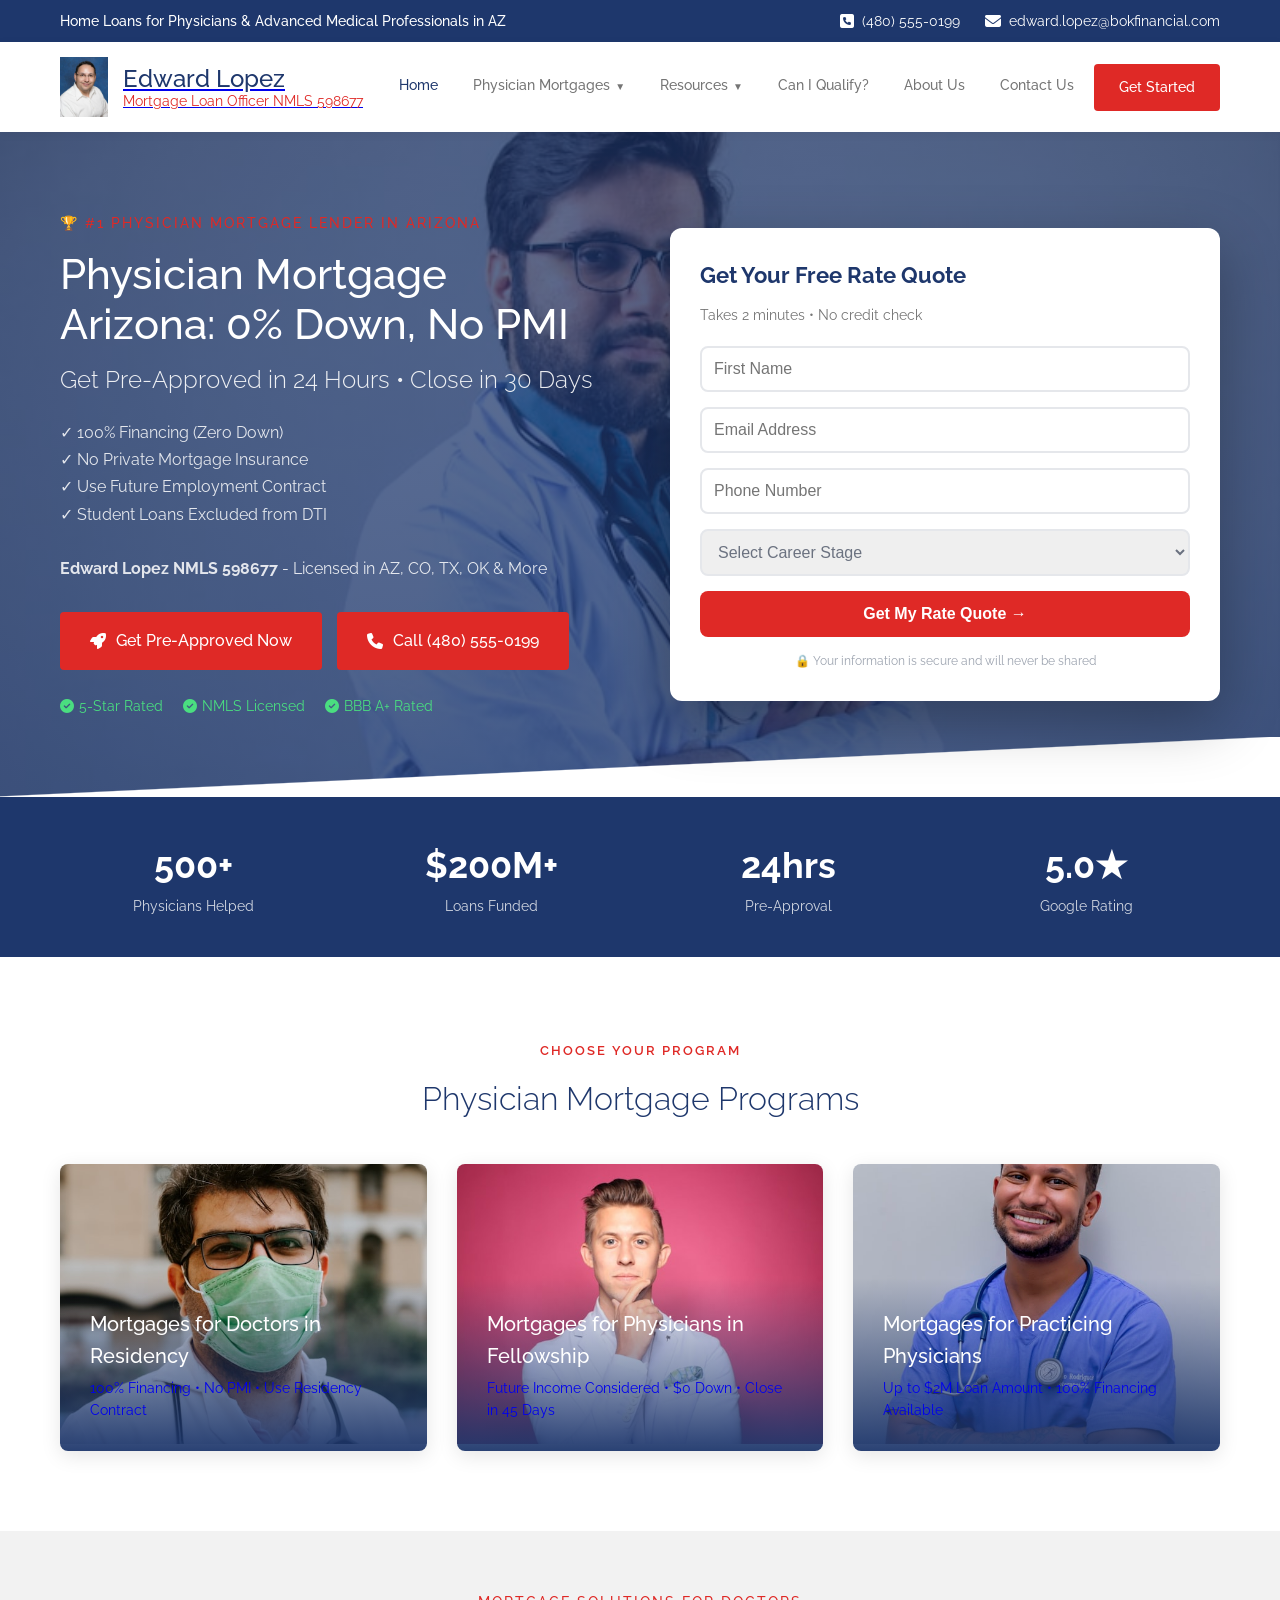
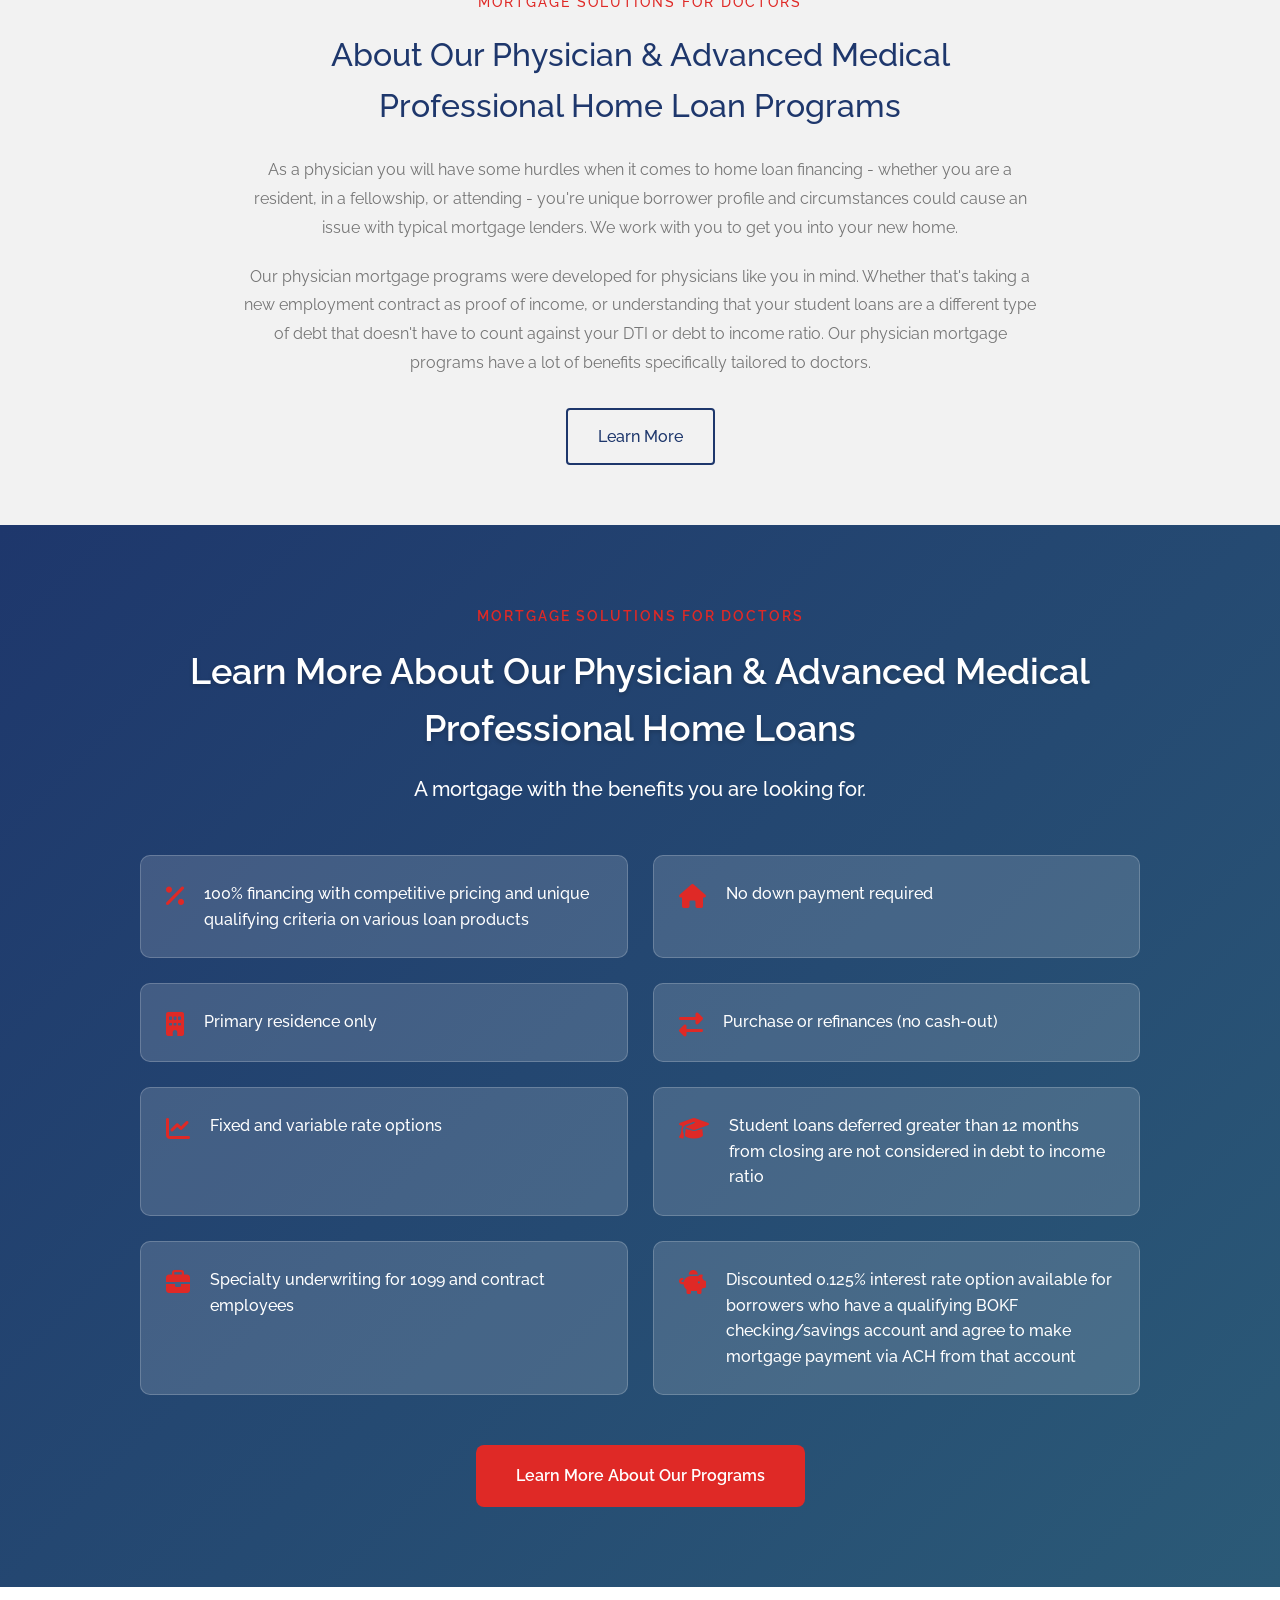
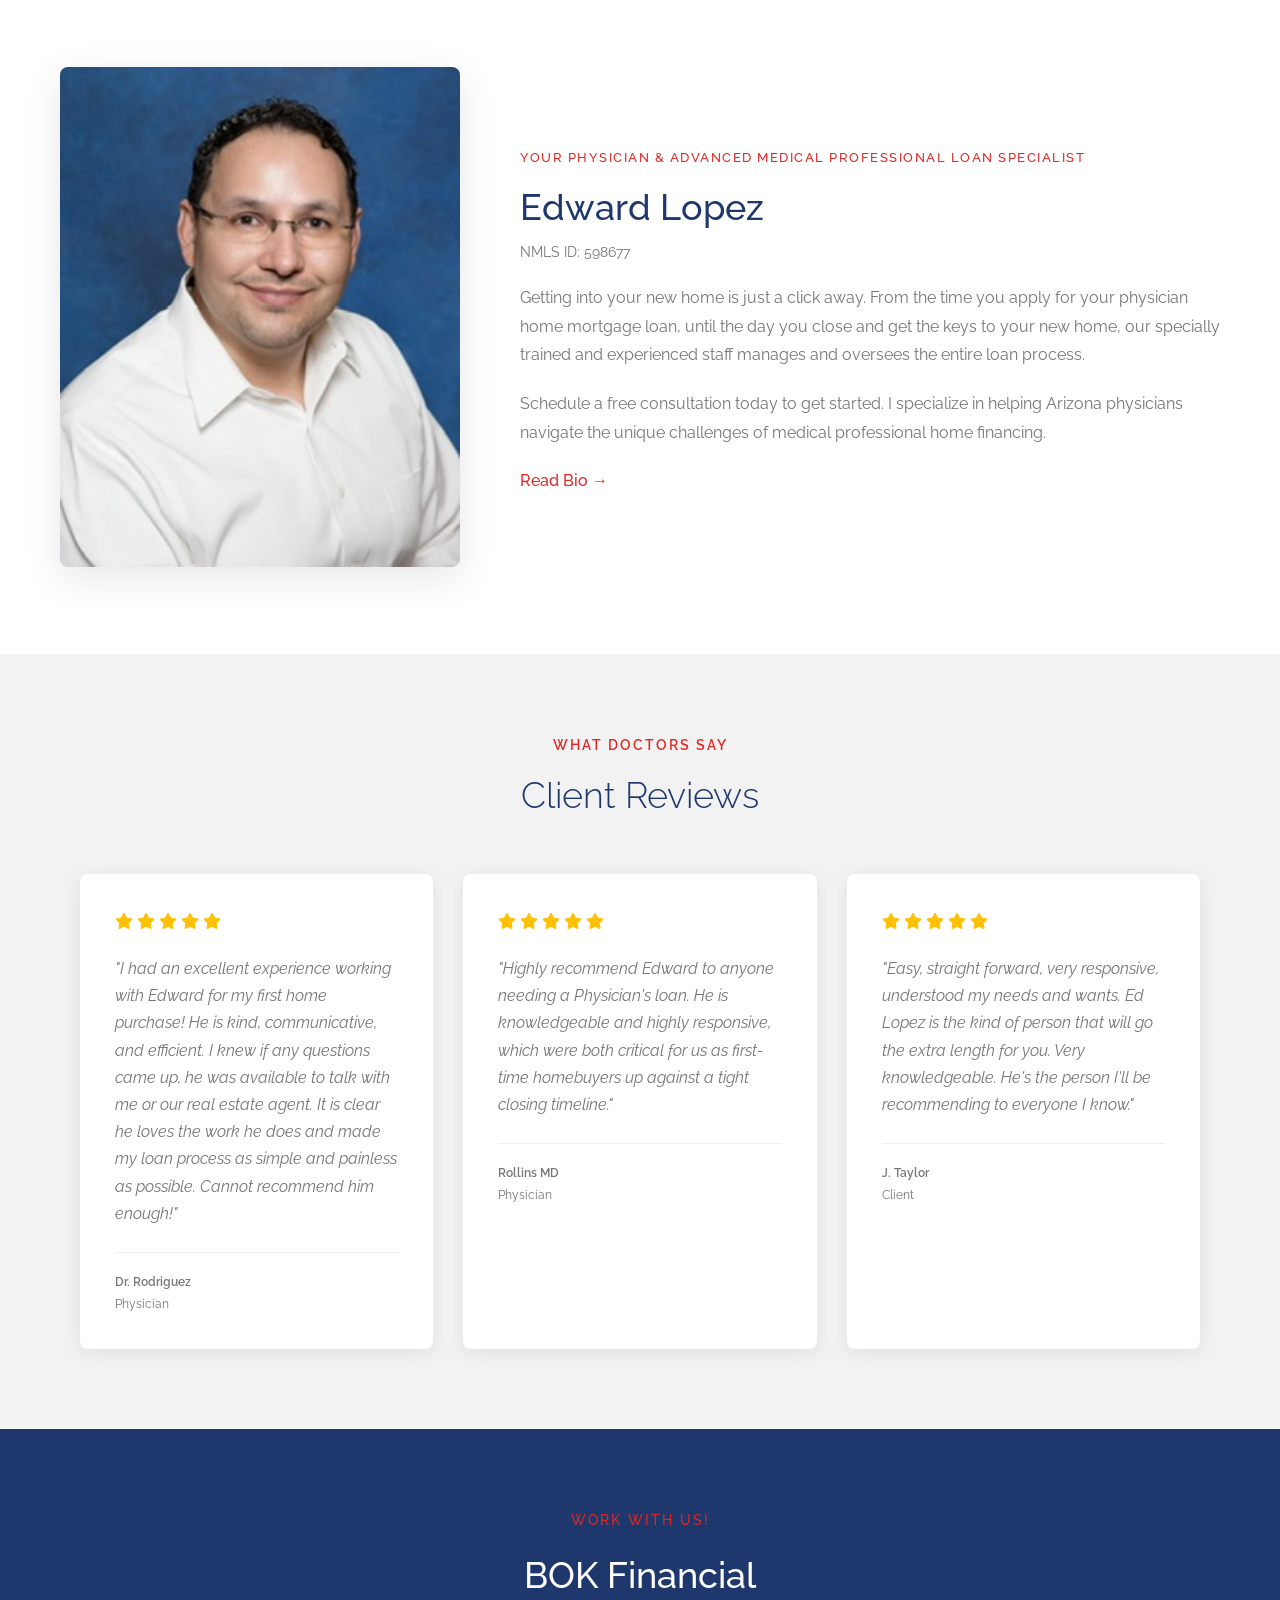
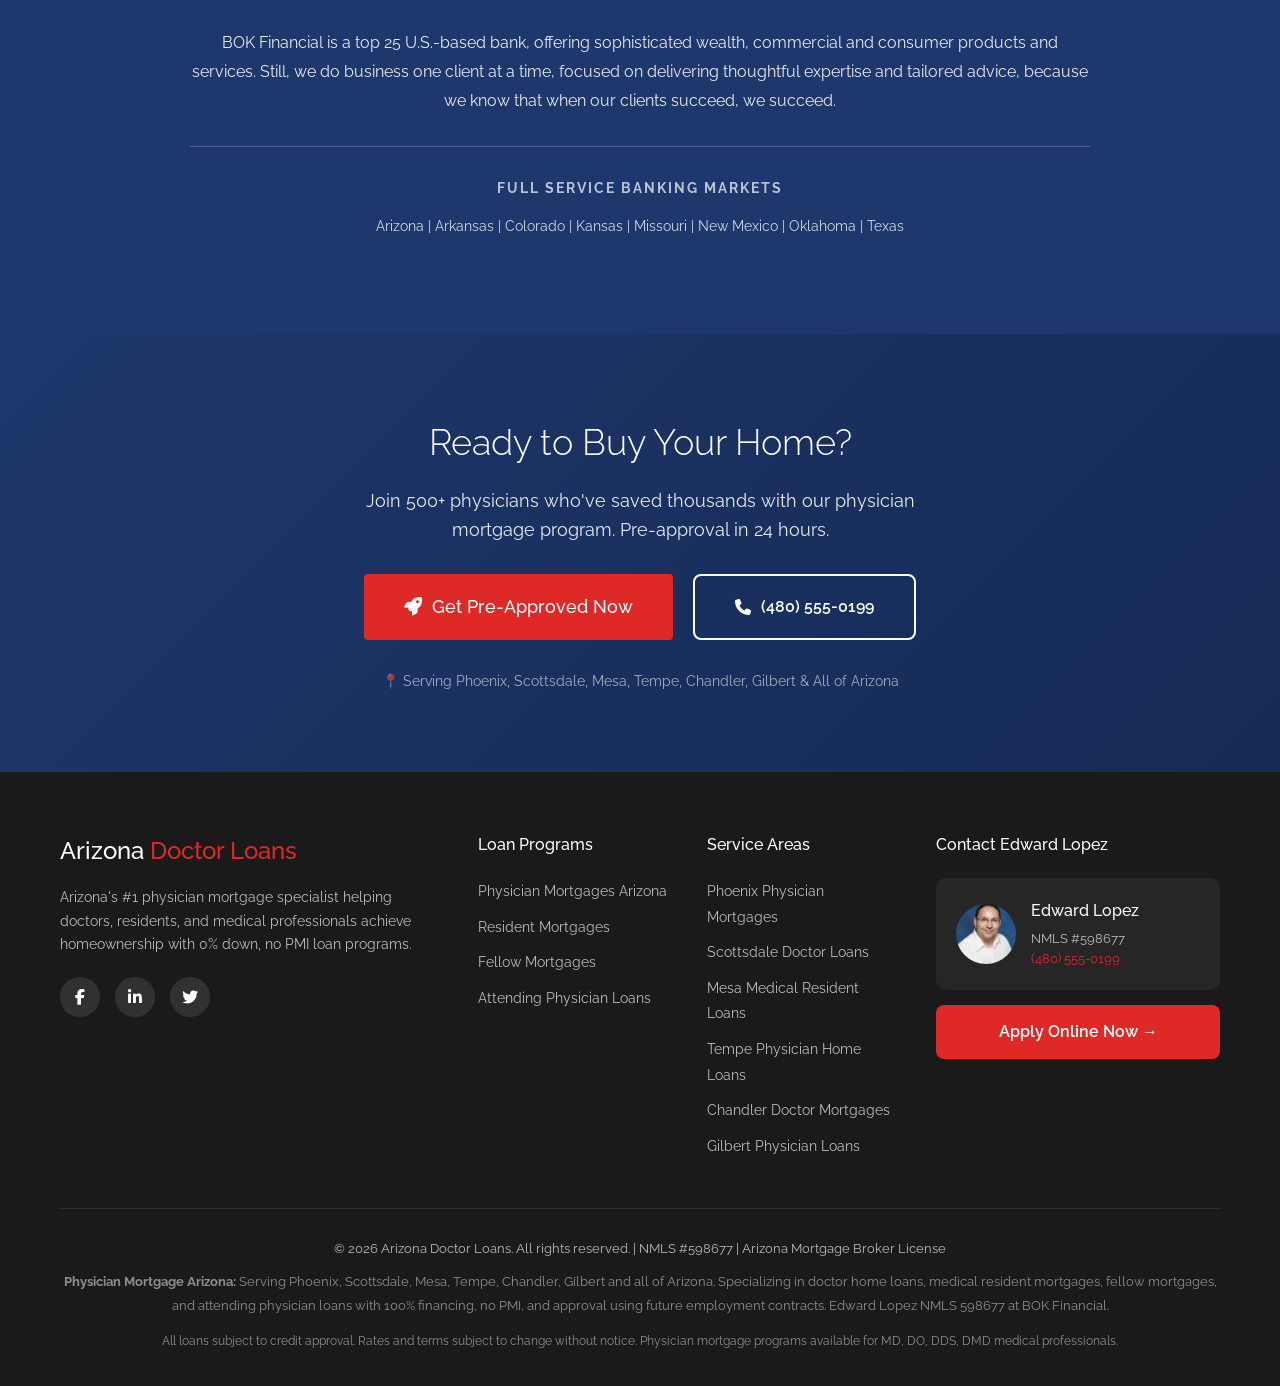
==== commit 15a430b6: "SEO & Conversion Optimization: Add schema markup, Google Ads tracking, lead capture forms, trust sig" ====
--- a/index.html
+++ b/index.html
@@ -3,13 +3,156 @@
 <head>
     <meta charset="UTF-8">
     <meta name="viewport" content="width=device-width, initial-scale=1.0">
-    <title>Arizona Doctor Loans - Expert Mortgage Help for Physicians in Arizona</title>
-    <meta name="description" content="Mortgages custom tailored for Arizona doctors. Contact Edward Lopez NMLS 598677 for expert help and personalized physician mortgage service.">
+    <title>Physician Mortgage Arizona | Doctor Home Loans | 0% Down - Edward Lopez</title>
+    <meta name="description" content="Get pre-approved for a physician mortgage in Arizona. 0% down, no PMI, use future income. Edward Lopez NMLS 598677 at BOK Financial. Apply online in 5 minutes.">
+    <meta name="keywords" content="physician mortgage Arizona, doctor home loan, physician loan, medical resident mortgage, fellow mortgage, attending physician loan, 0% down doctor loan, Arizona physician mortgage lender">
+    
+    <!-- Open Graph for Social Sharing -->
+    <meta property="og:title" content="Physician Mortgage Arizona | 0% Down Doctor Home Loans">
+    <meta property="og:description" content="Get pre-approved in 24 hours. 100% financing, no PMI for doctors, residents & fellows. Edward Lopez NMLS 598677.">
+    <meta property="og:type" content="website">
+    <meta property="og:url" content="https://arizonadoctorloans.com/">
+    <meta property="og:image" content="https://arizonadoctorloans.com/edward-lopez.jpg">
+    
+    <!-- Twitter Card -->
+    <meta name="twitter:card" content="summary_large_image">
+    <meta name="twitter:title" content="Physician Mortgage Arizona | 0% Down Doctor Home Loans">
+    <meta name="twitter:description" content="Get pre-approved in 24 hours. 100% financing, no PMI for doctors, residents & fellows.">
+    
+    <!-- Canonical URL -->
+    <link rel="canonical" href="https://arizonadoctorloans.com/">
+    
+    <!-- Favicon -->
+    <link rel="icon" type="image/x-icon" href="/favicon.ico">
+    
     <link rel="stylesheet" href="styles.css">
     <link rel="preconnect" href="https://fonts.googleapis.com">
     <link rel="preconnect" href="https://fonts.gstatic.com" crossorigin>
     <link href="https://fonts.googleapis.com/css2?family=Raleway:wght@300;400;500;600&display=swap" rel="stylesheet">
     <link rel="stylesheet" href="https://cdnjs.cloudflare.com/ajax/libs/font-awesome/6.4.0/css/all.min.css">
+    
+    <!-- Schema.org LocalBusiness Structured Data -->
+    <script type="application/ld+json">
+    {
+        "@context": "https://schema.org",
+        "@type": "LocalBusiness",
+        "name": "Arizona Doctor Loans - Edward Lopez",
+        "image": "https://arizonadoctorloans.com/edward-lopez.jpg",
+        "url": "https://arizonadoctorloans.com/",
+        "telephone": "+1-480-555-0199",
+        "email": "edward.lopez@bokfinancial.com",
+        "address": {
+            "@type": "PostalAddress",
+            "addressLocality": "Phoenix",
+            "addressRegion": "AZ",
+            "addressCountry": "US"
+        },
+        "geo": {
+            "@type": "GeoCoordinates",
+            "latitude": 33.4484,
+            "longitude": -112.0740
+        },
+        "areaServed": [
+            {
+                "@type": "City",
+                "name": "Phoenix"
+            },
+            {
+                "@type": "City",
+                "name": "Scottsdale"
+            },
+            {
+                "@type": "City",
+                "name": "Mesa"
+            },
+            {
+                "@type": "City",
+                "name": "Tempe"
+            },
+            {
+                "@type": "City",
+                "name": "Chandler"
+            },
+            {
+                "@type": "City",
+                "name": "Gilbert"
+            }
+        ],
+        "serviceType": "Physician Mortgage Loans",
+        "priceRange": "$",
+        "aggregateRating": {
+            "@type": "AggregateRating",
+            "ratingValue": "5.0",
+            "reviewCount": "47"
+        },
+        "review": [
+            {
+                "@type": "Review",
+                "author": {
+                    "@type": "Person",
+                    "name": "Dr. Rodriguez"
+                },
+                "reviewRating": {
+                    "@type": "Rating",
+                    "ratingValue": "5"
+                },
+                "reviewBody": "I had an excellent experience working with Edward for my first home purchase! He is kind, communicative, and efficient. Cannot recommend him enough!"
+            }
+        ]
+    }
+    </script>
+    
+    <!-- FAQ Schema -->
+    <script type="application/ld+json">
+    {
+        "@context": "https://schema.org",
+        "@type": "FAQPage",
+        "mainEntity": [
+            {
+                "@type": "Question",
+                "name": "What is a physician mortgage loan?",
+                "acceptedAnswer": {
+                    "@type": "Answer",
+                    "text": "A physician mortgage loan is a specialized home loan program designed specifically for medical professionals. These loans offer 0% down payment, no PMI, and allow you to qualify using future income contracts."
+                }
+            },
+            {
+                "@type": "Question",
+                "name": "Can I get a physician mortgage as a resident?",
+                "acceptedAnswer": {
+                    "@type": "Answer",
+                    "text": "Yes! Medical residents can qualify for physician mortgages using their employment contract or letter from their residency program. You don't need pay stubs or a long employment history."
+                }
+            },
+            {
+                "@type": "Question",
+                "name": "Do physician loans require PMI?",
+                "acceptedAnswer": {
+                    "@type": "Answer",
+                    "text": "No, physician mortgage loans do not require private mortgage insurance (PMI), even with 0% down payment. This saves you hundreds of dollars per month compared to conventional loans."
+                }
+            }
+        ]
+    }
+    </script>
+    
+    <!-- Google Ads Conversion Tracking -->
+    <script async src="https://www.googletagmanager.com/gtag/js?id=AW-CONVERSION_ID"></script>
+    <script>
+        window.dataLayer = window.dataLayer || [];
+        function gtag(){dataLayer.push(arguments);}
+        gtag('js', new Date());
+        gtag('config', 'AW-CONVERSION_ID');
+    </script>
+    
+    <!-- Google Analytics 4 -->
+    <script async src="https://www.googletagmanager.com/gtag/js?id=G-MEASUREMENT_ID"></script>
+    <script>
+        window.dataLayer = window.dataLayer || [];
+        function gtag(){dataLayer.push(arguments);}
+        gtag('js', new Date());
+        gtag('config', 'G-MEASUREMENT_ID');
+    </script>
 </head>
 <body>
     <!-- Top Bar -->
@@ -67,28 +210,78 @@
     <section class="hero">
         <div class="container">
             <div class="hero-left">
-                <span class="hero-prefix">Mortgage Solutions for Doctors</span>
-                <h1>Arizona Physician Home Loan Experts</h1>
-                <p class="hero-subtitle">Advanced Medical Professionals Home Loan Program</p>
-                <p class="hero-description">We understand the financial challenges you may face as a young physician, such as having a limited down payment for a home. Complete our FREE, No Obligation Consultation Form & we'll answer all your mortgage questions today!</p>
-                <a href="prequalify.html" class="hero-cta">
-                    <i class="fas fa-search"></i>
-                    FREE, No Obligation Consultation
-                </a>
+                <span class="hero-prefix">🏆 #1 Physician Mortgage Lender in Arizona</span>
+                <h1>Physician Mortgage Arizona: 0% Down, No PMI</h1>
+                <p class="hero-subtitle">Get Pre-Approved in 24 Hours • Close in 30 Days</p>
+                <p class="hero-description">✓ 100% Financing (Zero Down)<br>✓ No Private Mortgage Insurance<br>✓ Use Future Employment Contract<br>✓ Student Loans Excluded from DTI<br><br><strong>Edward Lopez NMLS 598677</strong> - Licensed in AZ, CO, TX, OK & More</p>
+                <div style="display: flex; gap: 15px; flex-wrap: wrap;">
+                    <a href="prequalify.html" class="hero-cta" onclick="gtag('event', 'conversion', {'send_to': 'AW-CONVERSION_ID/APPLY'});">
+                        <i class="fas fa-rocket"></i>
+                        Get Pre-Approved Now
+                    </a>
+                    <a href="tel:4805550199" class="hero-cta" style="background: var(--accent-red);" onclick="gtag('event', 'conversion', {'send_to': 'AW-CONVERSION_ID/CALL'});">
+                        <i class="fas fa-phone"></i>
+                        Call (480) 555-0199
+                    </a>
+                </div>
+                <!-- Trust Badges -->
+                <div style="margin-top: 25px; display: flex; gap: 20px; align-items: center; flex-wrap: wrap;">
+                    <span style="display: flex; align-items: center; gap: 5px; color: #4ade80; font-size: 14px;">
+                        <i class="fas fa-check-circle"></i> 5-Star Rated
+                    </span>
+                    <span style="display: flex; align-items: center; gap: 5px; color: #4ade80; font-size: 14px;">
+                        <i class="fas fa-check-circle"></i> NMLS Licensed
+                    </span>
+                    <span style="display: flex; align-items: center; gap: 5px; color: #4ade80; font-size: 14px;">
+                        <i class="fas fa-check-circle"></i> BBB A+ Rated
+                    </span>
+                </div>
             </div>
             <div class="hero-right">
-                <div class="feature-list">
-                    <h3>Loan Program Features</h3>
-                    <ul>
-                        <li>100% financing with competitive pricing</li>
-                        <li>No down payment required</li>
-                        <li>Primary residence only</li>
-                        <li>Purchase or refinances (no cash-out)</li>
-                        <li>Fixed and variable rate options</li>
-                        <li>Student loans deferred greater than 12 months from closing are not considered in debt to income ratio</li>
-                        <li>Specialty underwriting for 1099 and contract employees</li>
-                        <li>Discounted 0.125% interest rate option available for borrowers who have a qualifying BOKF checking/savings account and agree to make mortgage payment via ACH from that account</li>
-                    </ul>
+                <!-- Lead Capture Form -->
+                <div style="background: white; padding: 30px; border-radius: 12px; box-shadow: 0 20px 60px rgba(0,0,0,0.3);">
+                    <h3 style="color: var(--primary-dark); margin-bottom: 10px; font-size: 22px;">Get Your Free Rate Quote</h3>
+                    <p style="color: var(--text-gray); font-size: 14px; margin-bottom: 20px;">Takes 2 minutes • No credit check</p>
+                    <form action="prequalify.html" method="get" style="display: flex; flex-direction: column; gap: 15px;">
+                        <input type="text" name="firstName" placeholder="First Name" required style="padding: 12px; border: 2px solid #e5e7eb; border-radius: 8px; font-size: 16px;">
+                        <input type="email" name="email" placeholder="Email Address" required style="padding: 12px; border: 2px solid #e5e7eb; border-radius: 8px; font-size: 16px;">
+                        <input type="tel" name="phone" placeholder="Phone Number" required style="padding: 12px; border: 2px solid #e5e7eb; border-radius: 8px; font-size: 16px;">
+                        <select name="careerStage" required style="padding: 12px; border: 2px solid #e5e7eb; border-radius: 8px; font-size: 16px; color: #6b7280;">
+                            <option value="">Select Career Stage</option>
+                            <option value="resident">Medical Resident</option>
+                            <option value="fellow">Fellow</option>
+                            <option value="attending">Attending Physician</option>
+                            <option value="dentist">Dentist</option>
+                        </select>
+                        <button type="submit" style="background: var(--accent-red); color: white; padding: 14px; border: none; border-radius: 8px; font-size: 16px; font-weight: 600; cursor: pointer; transition: all 0.2s;">
+                            Get My Rate Quote →
+                        </button>
+                    </form>
+                    <p style="text-align: center; font-size: 12px; color: #9ca3af; margin-top: 15px;">🔒 Your information is secure and will never be shared</p>
+                </div>
+            </div>
+        </div>
+    </section>
+
+    <!-- Stats Bar -->
+    <section style="background: var(--primary-dark); padding: 40px 0;">
+        <div class="container">
+            <div style="display: grid; grid-template-columns: repeat(auto-fit, minmax(200px, 1fr)); gap: 30px; text-align: center;">
+                <div>
+                    <div style="font-size: 36px; font-weight: 700; color: white;">500+</div>
+                    <div style="color: rgba(255,255,255,0.8); font-size: 14px;">Physicians Helped</div>
+                </div>
+                <div>
+                    <div style="font-size: 36px; font-weight: 700; color: white;">$200M+</div>
+                    <div style="color: rgba(255,255,255,0.8); font-size: 14px;">Loans Funded</div>
+                </div>
+                <div>
+                    <div style="font-size: 36px; font-weight: 700; color: white;">24hrs</div>
+                    <div style="color: rgba(255,255,255,0.8); font-size: 14px;">Pre-Approval</div>
+                </div>
+                <div>
+                    <div style="font-size: 36px; font-weight: 700; color: white;">5.0★</div>
+                    <div style="color: rgba(255,255,255,0.8); font-size: 14px;">Google Rating</div>
                 </div>
             </div>
         </div>
@@ -97,23 +290,30 @@
     <!-- Mortgage Cards Section -->
     <section class="section">
         <div class="container">
+            <div style="text-align: center; margin-bottom: 40px;">
+                <span style="color: var(--accent-red); font-size: 13px; font-weight: 600; text-transform: uppercase; letter-spacing: 2px;">Choose Your Program</span>
+                <h2 style="color: var(--primary-dark); font-size: 32px; font-weight: 300; margin-top: 10px;">Physician Mortgage Programs</h2>
+            </div>
             <div class="mortgage-cards">
-                <a href="physician-mortgages.html" class="mortgage-card">
-                    <img src="doctor-resident.jpg" alt="Medical Resident">
+                <a href="resident-mortgages.html" class="mortgage-card">
+                    <img src="doctor-resident.jpg" alt="Medical Resident Mortgage Arizona - 0% Down Home Loans for Residents">
                     <div class="mortgage-card-overlay">
                         <h3>Mortgages for Doctors in Residency</h3>
+                        <p style="font-size: 14px; margin-top: 5px;">100% Financing • No PMI • Use Residency Contract</p>
                     </div>
                 </a>
-                <a href="physician-mortgages.html" class="mortgage-card">
-                    <img src="doctor-team.jpg" alt="Medical Fellows">
+                <a href="fellow-mortgages.html" class="mortgage-card">
+                    <img src="doctor-team.jpg" alt="Medical Fellow Mortgage Arizona - Doctor Home Loans for Fellows">
                     <div class="mortgage-card-overlay">
                         <h3>Mortgages for Physicians in Fellowship</h3>
+                        <p style="font-size: 14px; margin-top: 5px;">Future Income Considered • $0 Down • Close in 45 Days</p>
                     </div>
                 </a>
-                <a href="physician-mortgages.html" class="mortgage-card">
-                    <img src="doctor-male.jpg" alt="Practicing Physician">
+                <a href="attending-mortgages.html" class="mortgage-card">
+                    <img src="doctor-male.jpg" alt="Attending Physician Mortgage Arizona - Practicing Doctor Home Loans">
                     <div class="mortgage-card-overlay">
                         <h3>Mortgages for Practicing Physicians</h3>
+                        <p style="font-size: 14px; margin-top: 5px;">Up to $2M Loan Amount • 100% Financing Available</p>
                     </div>
                 </a>
             </div>
@@ -269,53 +469,81 @@
         </div>
     </section>
 
+    <!-- Final CTA Section -->
+    <section class="section section-dark" style="background: linear-gradient(135deg, var(--primary-dark) 0%, #152a54 100%); padding: 80px 0;">
+        <div class="container" style="text-align: center;">
+            <h2 style="color: white; font-size: 36px; font-weight: 300; margin-bottom: 15px;">Ready to Buy Your Home?</h2>
+            <p style="color: rgba(255,255,255,0.9); font-size: 18px; margin-bottom: 30px; max-width: 600px; margin-left: auto; margin-right: auto;">Join 500+ physicians who've saved thousands with our physician mortgage program. Pre-approval in 24 hours.</p>
+            <div style="display: flex; gap: 20px; justify-content: center; flex-wrap: wrap;">
+                <a href="prequalify.html" class="hero-cta" style="font-size: 18px; padding: 18px 40px;" onclick="gtag('event', 'conversion', {'send_to': 'AW-CONVERSION_ID/FINAL_CTA'});">
+                    <i class="fas fa-rocket"></i>
+                    Get Pre-Approved Now
+                </a>
+                <a href="tel:4805550199" style="background: transparent; color: white; border: 2px solid white; padding: 18px 40px; border-radius: 8px; text-decoration: none; font-weight: 600; display: flex; align-items: center; gap: 10px;" onclick="gtag('event', 'conversion', {'send_to': 'AW-CONVERSION_ID/CALL_FINAL'});">
+                    <i class="fas fa-phone"></i>
+                    (480) 555-0199
+                </a>
+            </div>
+            <p style="color: rgba(255,255,255,0.6); font-size: 14px; margin-top: 30px;">📍 Serving Phoenix, Scottsdale, Mesa, Tempe, Chandler, Gilbert & All of Arizona</p>
+        </div>
+    </section>
+
     <!-- Footer -->
     <footer class="footer">
         <div class="container">
             <div class="footer-grid">
                 <div class="footer-brand">
                     <h3>Arizona <span>Doctor Loans</span></h3>
-                    <p>Arizona's trusted physician mortgage specialist helping doctors, residents, and medical professionals achieve homeownership with exclusive loan programs.</p>
+                    <p>Arizona's #1 physician mortgage specialist helping doctors, residents, and medical professionals achieve homeownership with 0% down, no PMI loan programs.</p>
                     <div class="footer-social">
-                        <a href="#" aria-label="Facebook"><i class="fab fa-facebook-f"></i></a>
-                        <a href="#" aria-label="LinkedIn"><i class="fab fa-linkedin-in"></i></a>
-                        <a href="#" aria-label="Twitter"><i class="fab fa-twitter"></i></a>
+                        <a href="#" aria-label="Facebook" style="width: 40px; height: 40px; background: rgba(255,255,255,0.1); border-radius: 50%; display: flex; align-items: center; justify-content: center; color: white; text-decoration: none; transition: all 0.3s;"><i class="fab fa-facebook-f"></i></a>
+                        <a href="#" aria-label="LinkedIn" style="width: 40px; height: 40px; background: rgba(255,255,255,0.1); border-radius: 50%; display: flex; align-items: center; justify-content: center; color: white; text-decoration: none; transition: all 0.3s;"><i class="fab fa-linkedin-in"></i></a>
+                        <a href="#" aria-label="Twitter" style="width: 40px; height: 40px; background: rgba(255,255,255,0.1); border-radius: 50%; display: flex; align-items: center; justify-content: center; color: white; text-decoration: none; transition: all 0.3s;"><i class="fab fa-twitter"></i></a>
                     </div>
                 </div>
                 <div class="footer-links">
                     <h4>Loan Programs</h4>
                     <ul>
-                        <li><a href="physician-mortgages.html">Physician Mortgages</a></li>
-                        <li><a href="physician-mortgages.html">Resident Loans</a></li>
-                        <li><a href="physician-mortgages.html">Fellow Loans</a></li>
-                        <li><a href="physician-mortgages.html">Attending Loans</a></li>
+                        <li><a href="physician-mortgages.html">Physician Mortgages Arizona</a></li>
+                        <li><a href="resident-mortgages.html">Resident Mortgages</a></li>
+                        <li><a href="fellow-mortgages.html">Fellow Mortgages</a></li>
+                        <li><a href="attending-mortgages.html">Attending Physician Loans</a></li>
                     </ul>
                 </div>
                 <div class="footer-links">
-                    <h4>Resources</h4>
+                    <h4>Service Areas</h4>
                     <ul>
-                        <li><a href="physician-mortgages.html">FAQ</a></li>
-                        <li><a href="about-us.html">About Edward</a></li>
-                        <li><a href="contact-us.html">Contact</a></li>
-                        <li><a href="prequalify.html">Get Started</a></li>
+                        <li><a href="#">Phoenix Physician Mortgages</a></li>
+                        <li><a href="#">Scottsdale Doctor Loans</a></li>
+                        <li><a href="#">Mesa Medical Resident Loans</a></li>
+                        <li><a href="#">Tempe Physician Home Loans</a></li>
+                        <li><a href="#">Chandler Doctor Mortgages</a></li>
+                        <li><a href="#">Gilbert Physician Loans</a></li>
                     </ul>
                 </div>
                 <div class="footer-contact">
-                    <h4>Contact</h4>
-                    <div class="footer-contact-card">
-                        <img src="edward-lopez.jpg" alt="Edward Lopez">
+                    <h4>Contact Edward Lopez</h4>
+                    <div class="footer-contact-card" style="background: rgba(255,255,255,0.05); padding: 20px; border-radius: 10px; margin-top: 15px;">
+                        <img src="edward-lopez.jpg" alt="Edward Lopez NMLS 598677 - Physician Mortgage Specialist" style="width: 60px; height: 60px; border-radius: 50%; object-fit: cover;">
                         <div class="footer-contact-info">
-                            <h5>Edward Lopez</h5>
-                            <p>NMLS #598677<br>(480) 555-0199</p>
+                            <h5 style="color: white; margin: 0 0 5px; font-size: 16px;">Edward Lopez</h5>
+                            <p style="color: rgba(255,255,255,0.7); margin: 0; font-size: 13px; line-height: 1.6;">NMLS #598677<br><a href="tel:4805550199" style="color: var(--accent-red); text-decoration: none;">(480) 555-0199</a></p>
                         </div>
                     </div>
-                </div>
-            </div>
-            <div class="footer-bottom">
-                <p>&copy; 2026 Arizona Doctor Loans. All rights reserved.</p>
-                <p>NMLS #598677 | Arizona Mortgage Broker License</p>
-                <p><small>All loans subject to credit approval. Rates and terms subject to change without notice.</small></p>
-                <p><small>Built by <a href="https://realestateos.com" target="_blank" rel="noopener">Real Estate OS</a></small></p>
+                    <a href="prequalify.html" style="display: block; background: var(--accent-red); color: white; text-align: center; padding: 14px; border-radius: 8px; text-decoration: none; font-weight: 600; margin-top: 15px; transition: all 0.3s;">Apply Online Now →</a>
+                </div>
+            </div>
+            <div class="footer-bottom" style="border-top: 1px solid rgba(255,255,255,0.1); padding-top: 30px; margin-top: 40px;">
+                <p style="margin-bottom: 10px;">&copy; 2026 Arizona Doctor Loans. All rights reserved. | NMLS #598677 | Arizona Mortgage Broker License</p>
+                <p style="color: rgba(255,255,255,0.5); font-size: 13px; line-height: 1.8;">
+                    <strong>Physician Mortgage Arizona:</strong> Serving Phoenix, Scottsdale, Mesa, Tempe, Chandler, Gilbert and all of Arizona. 
+                    Specializing in doctor home loans, medical resident mortgages, fellow mortgages, and attending physician loans with 
+                    100% financing, no PMI, and approval using future employment contracts. Edward Lopez NMLS 598677 at BOK Financial.
+                </p>
+                <p style="color: rgba(255,255,255,0.5); font-size: 12px; margin-top: 15px;">
+                    All loans subject to credit approval. Rates and terms subject to change without notice. 
+                    Physician mortgage programs available for MD, DO, DDS, DMD medical professionals.
+                </p>
             </div>
         </div>
     </footer>
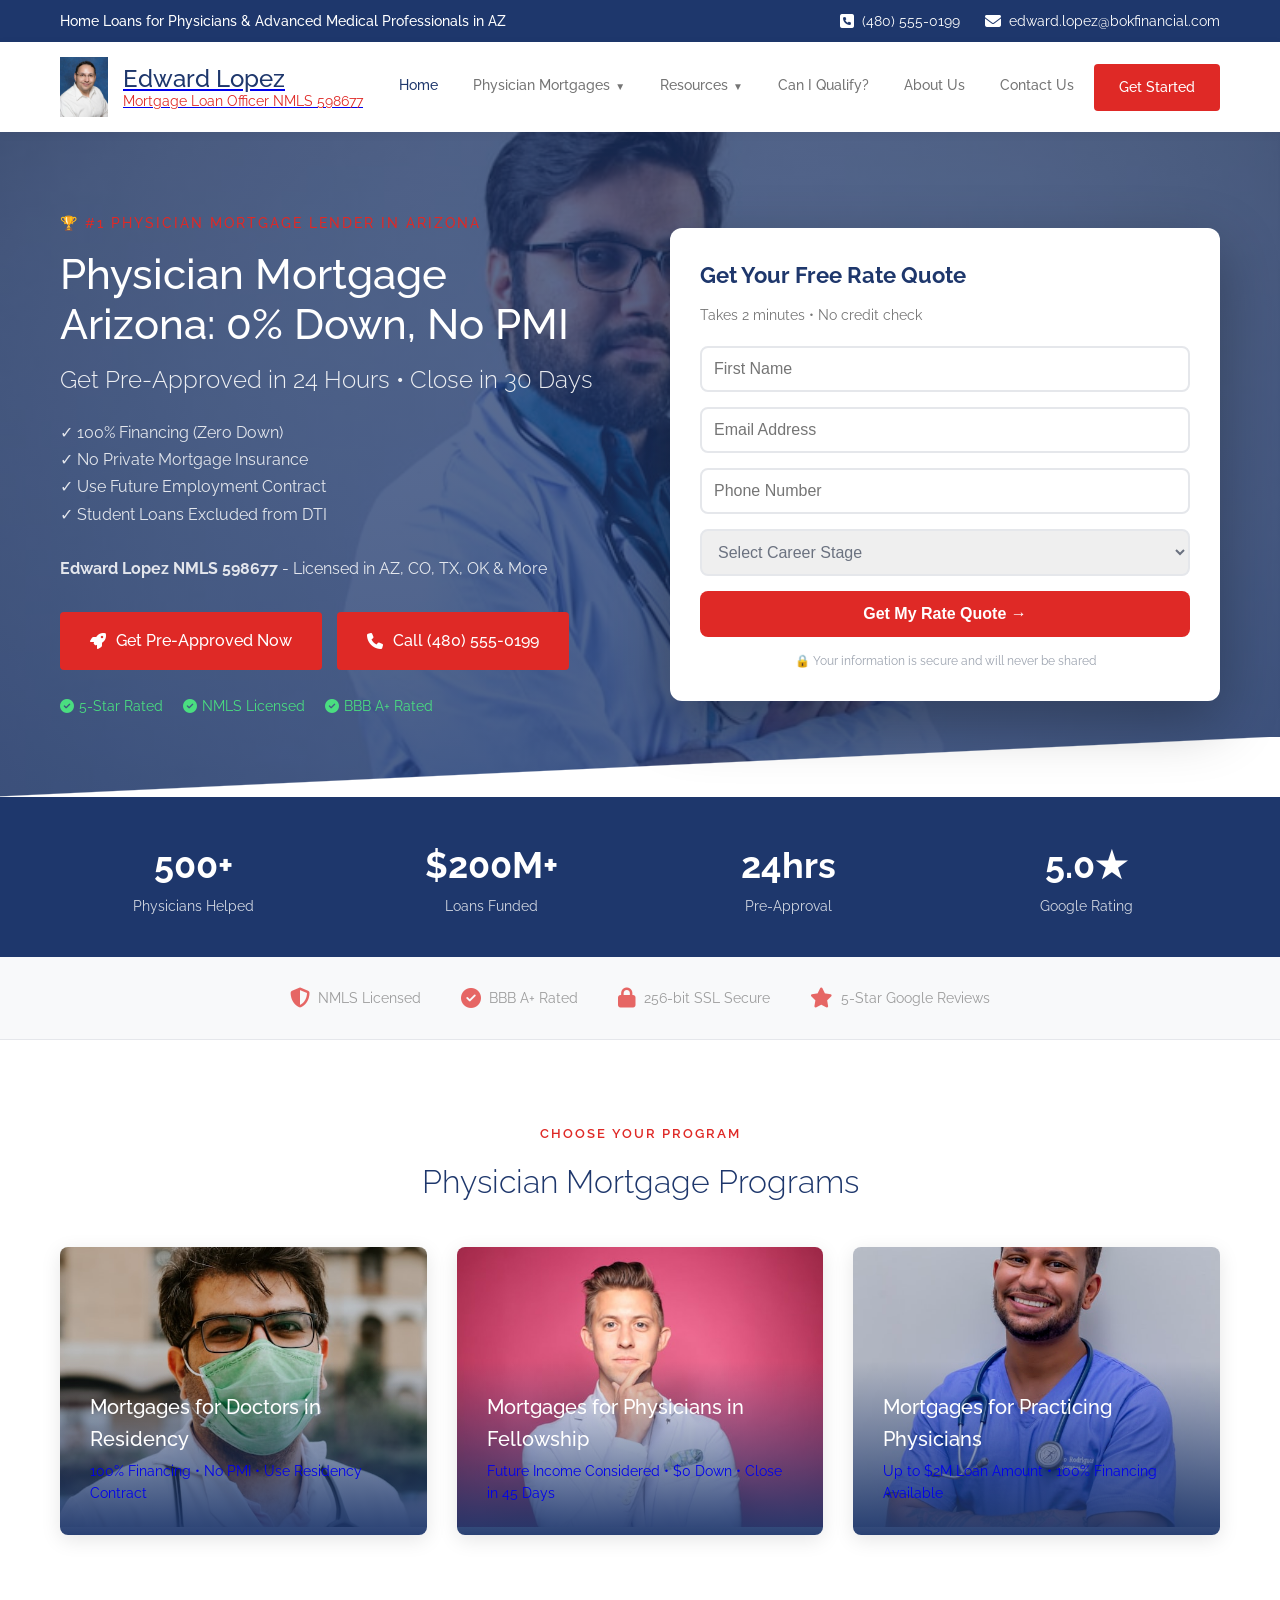
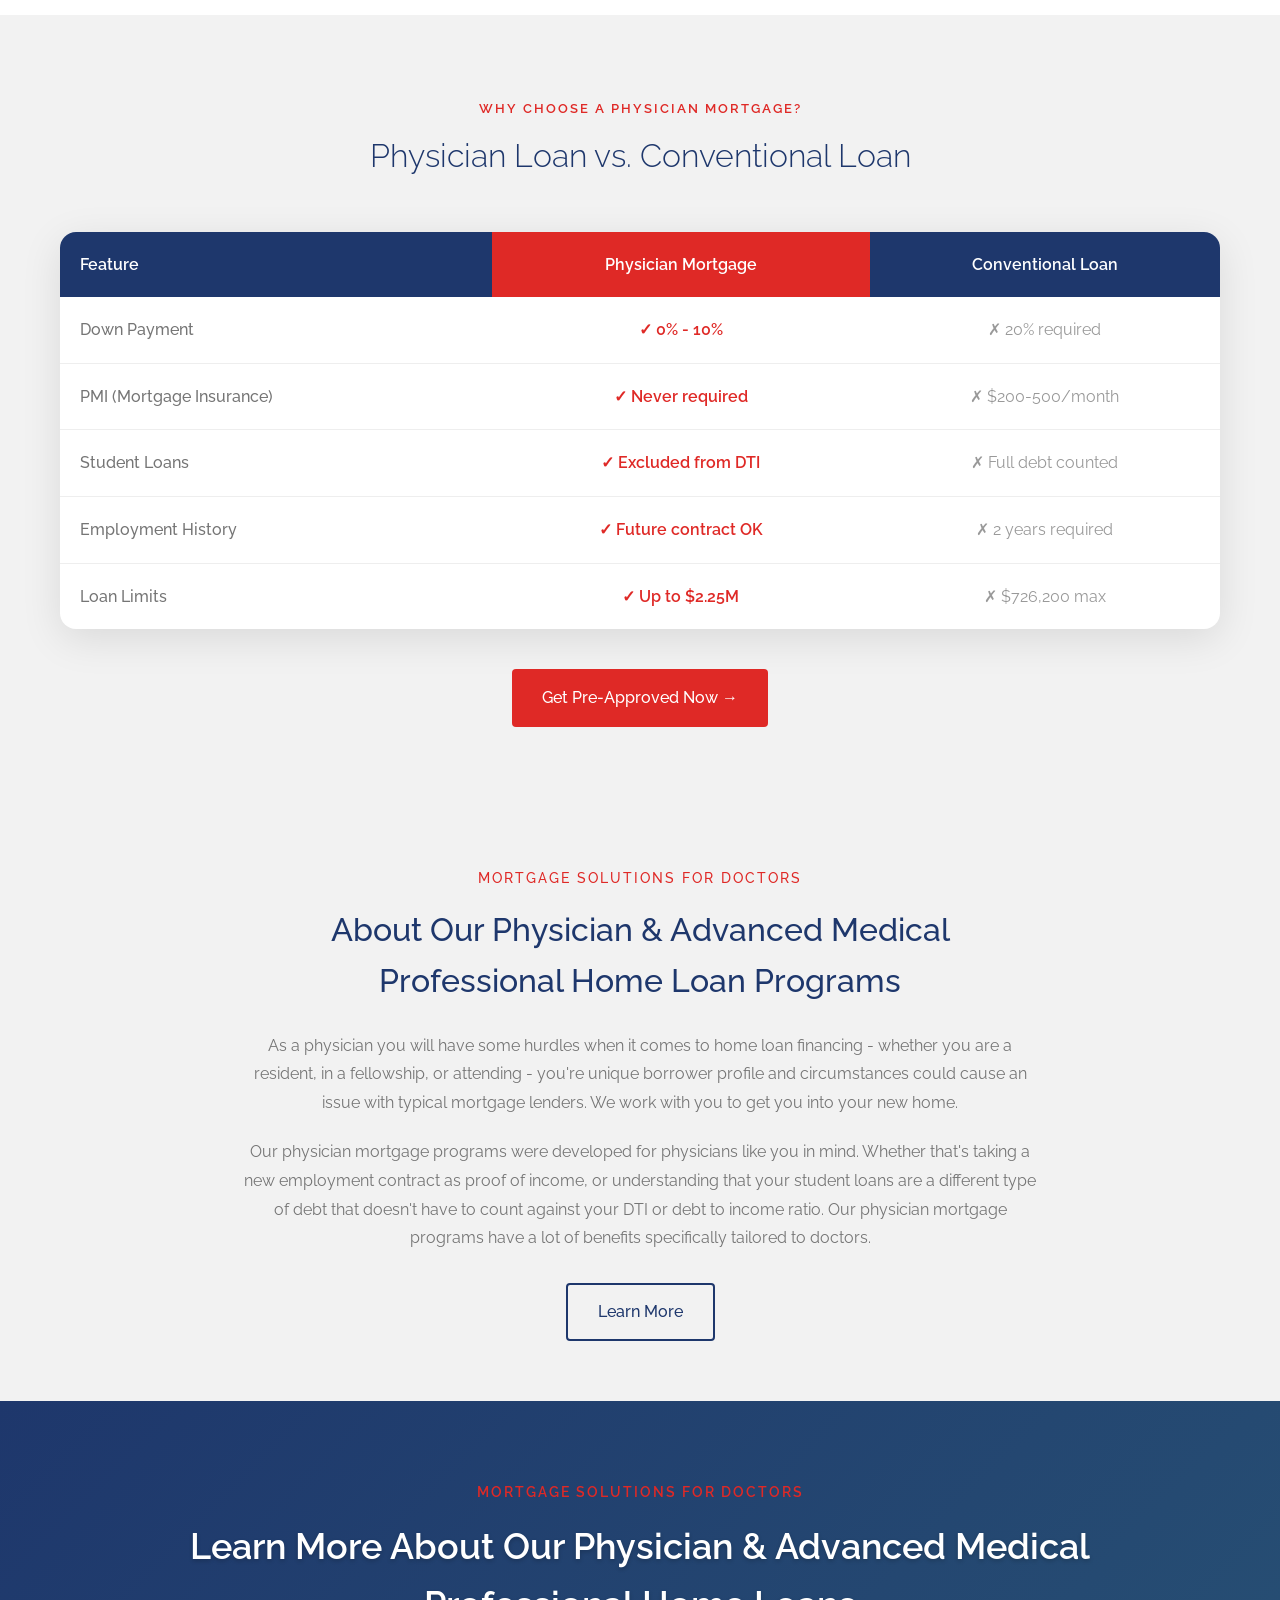
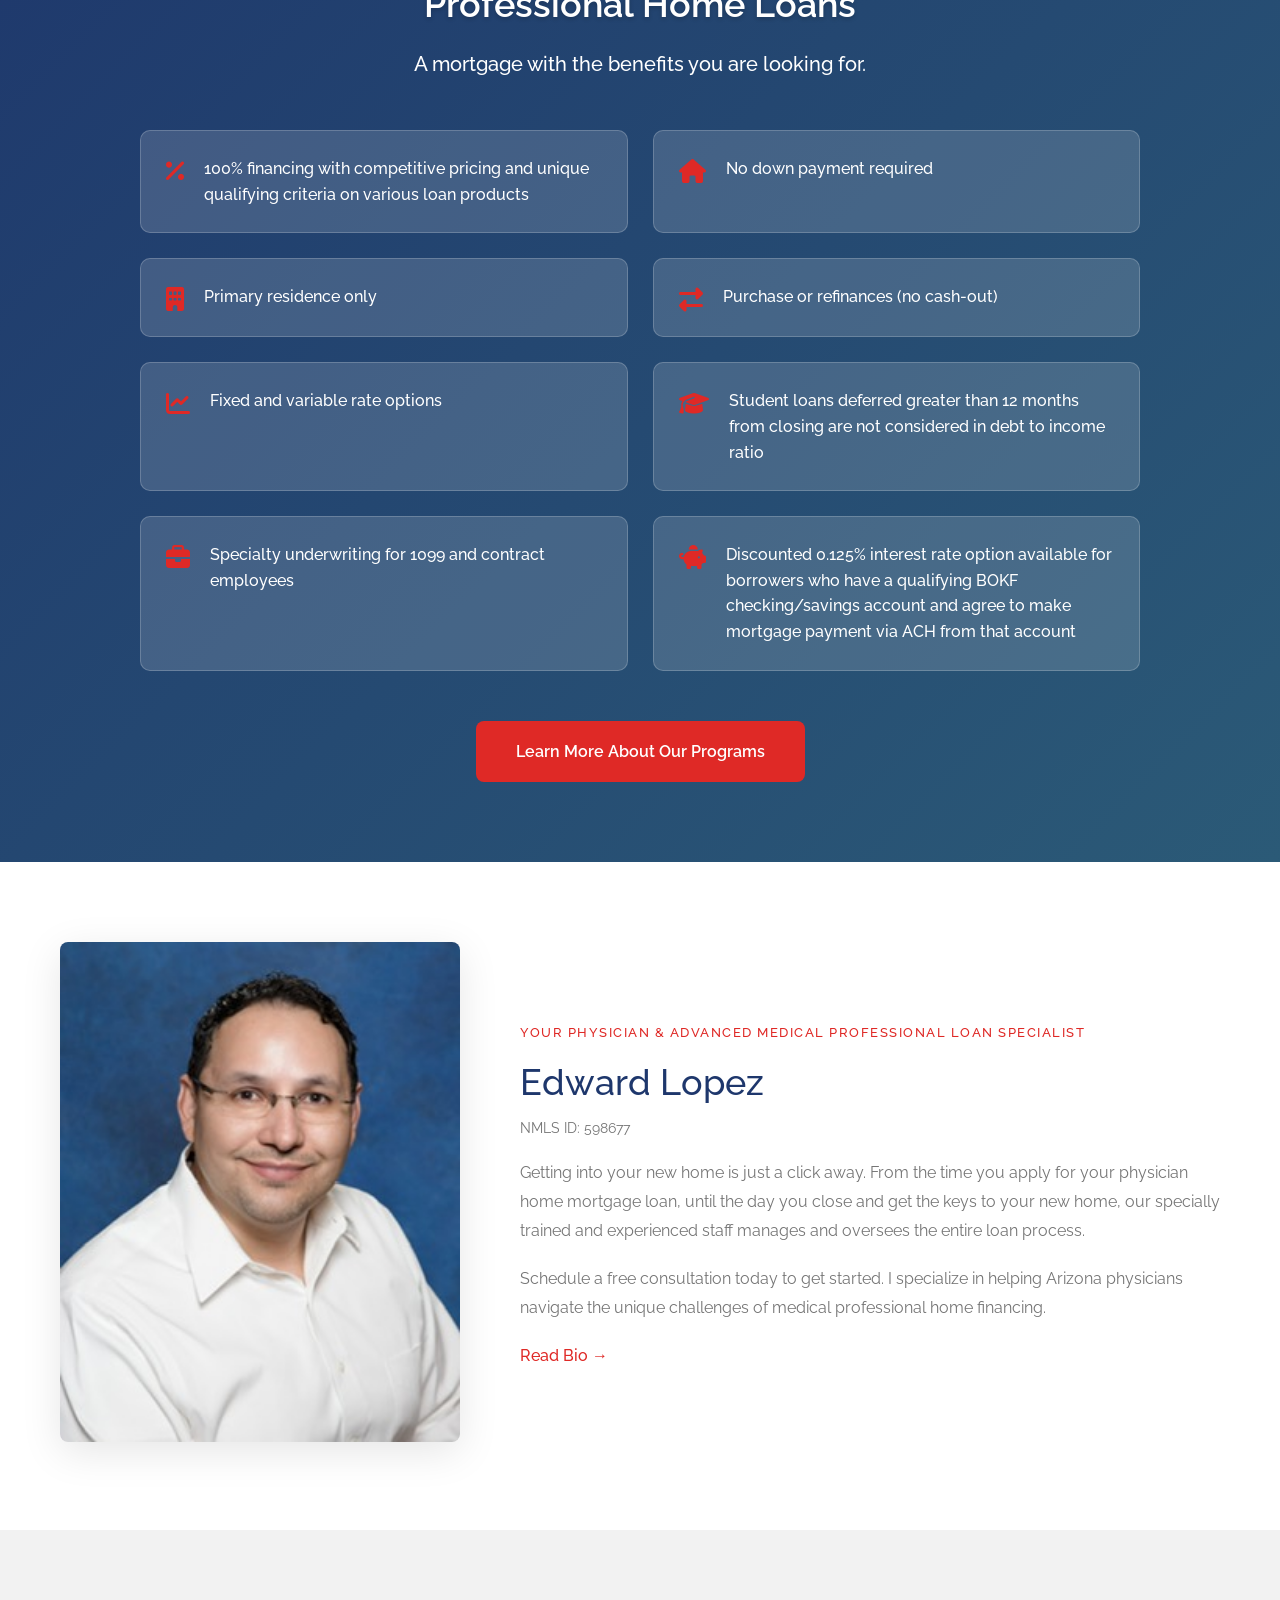
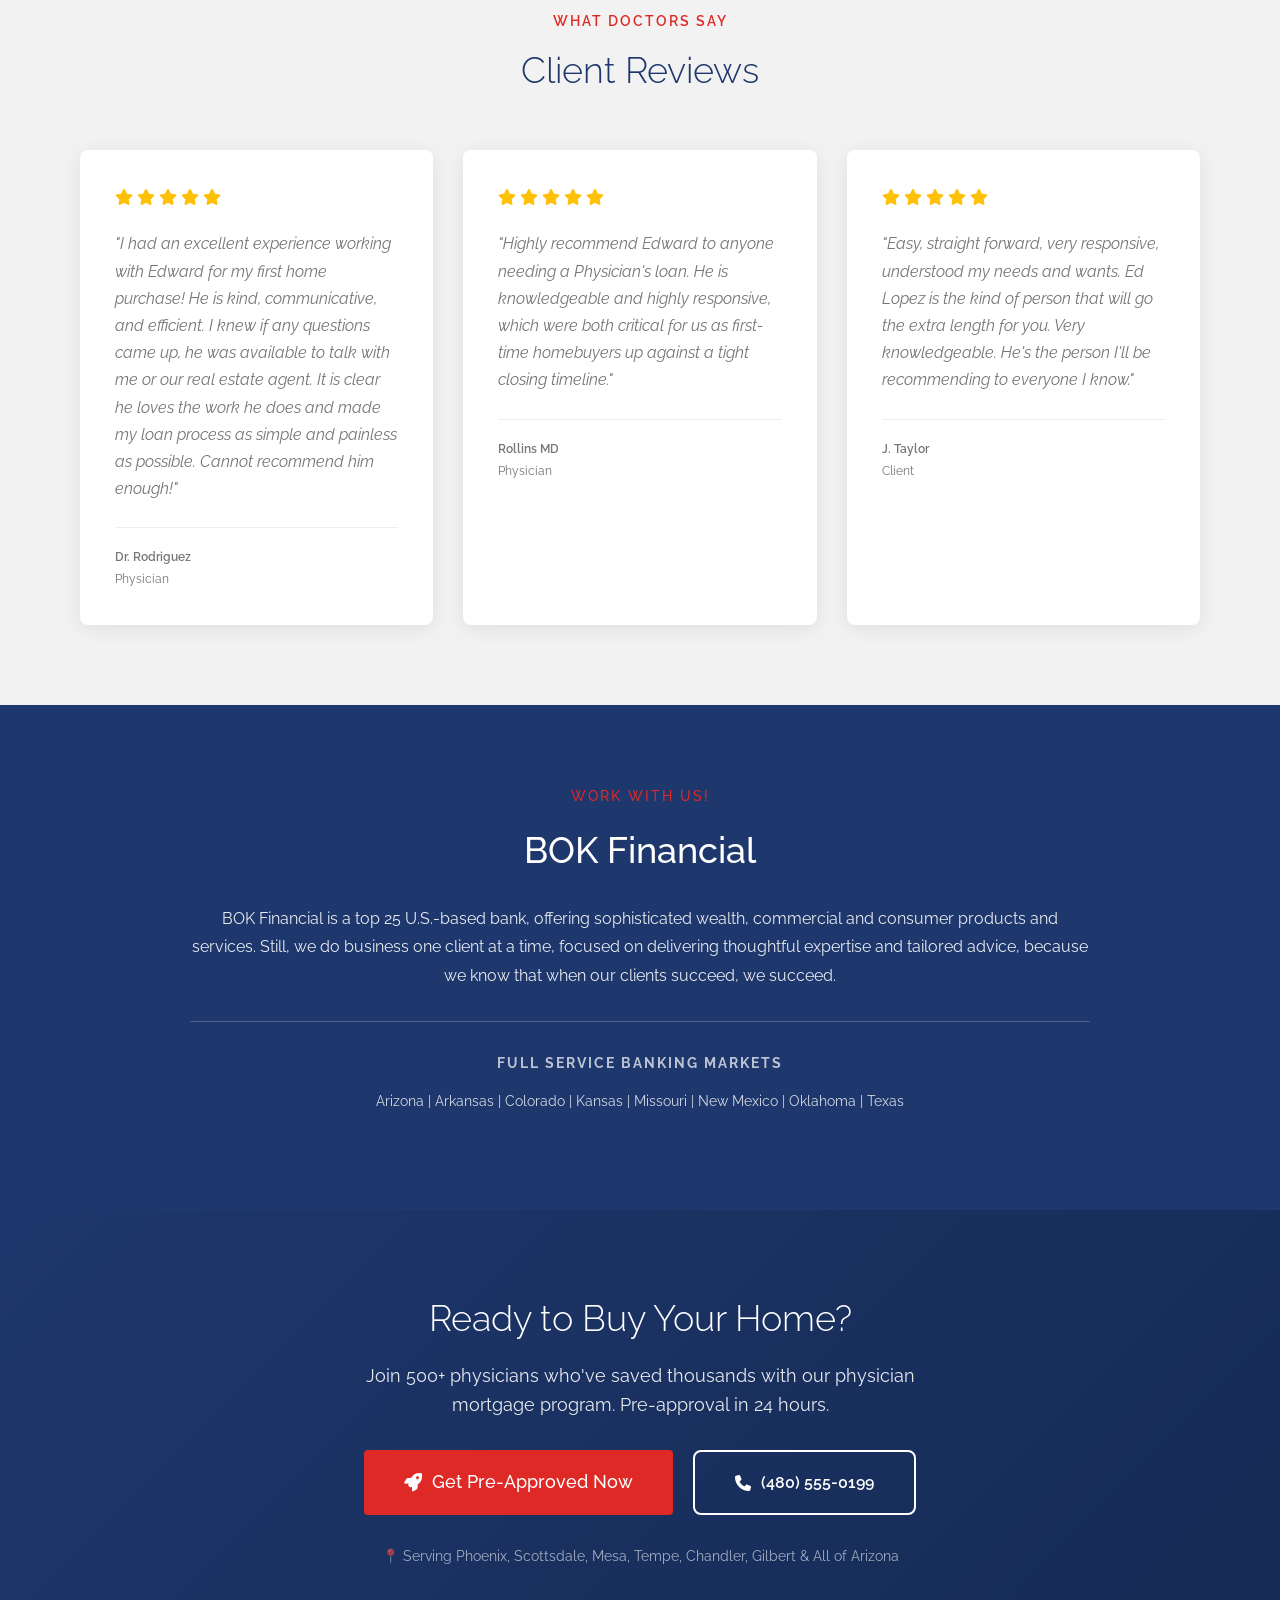
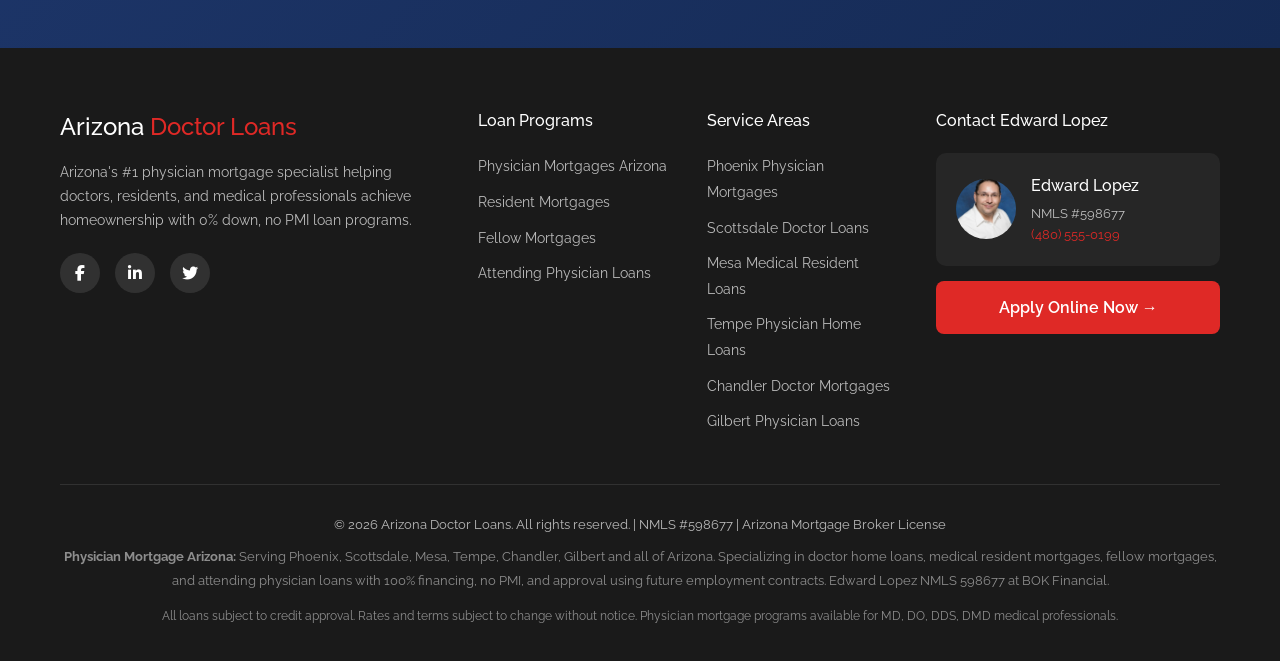
==== commit ff0a4967: "Add exit-intent popup, floating mobile CTA, comparison table, trust badges, and scroll/time tracking" ====
--- a/index.html
+++ b/index.html
@@ -287,6 +287,30 @@
         </div>
     </section>
 
+    <!-- Trust Badges Section -->
+    <section style="background: #f8f9fa; padding: 30px 0; border-bottom: 1px solid #e5e7eb;">
+        <div class="container">
+            <div style="display: flex; justify-content: center; align-items: center; gap: 40px; flex-wrap: wrap; opacity: 0.7;">
+                <div style="display: flex; align-items: center; gap: 8px; font-size: 14px; color: var(--text-gray);">
+                    <i class="fas fa-shield-alt" style="color: var(--accent-red); font-size: 20px;"></i>
+                    <span>NMLS Licensed</span>
+                </div>
+                <div style="display: flex; align-items: center; gap: 8px; font-size: 14px; color: var(--text-gray);">
+                    <i class="fas fa-check-circle" style="color: var(--accent-red); font-size: 20px;"></i>
+                    <span>BBB A+ Rated</span>
+                </div>
+                <div style="display: flex; align-items: center; gap: 8px; font-size: 14px; color: var(--text-gray);">
+                    <i class="fas fa-lock" style="color: var(--accent-red); font-size: 20px;"></i>
+                    <span>256-bit SSL Secure</span>
+                </div>
+                <div style="display: flex; align-items: center; gap: 8px; font-size: 14px; color: var(--text-gray);">
+                    <i class="fas fa-star" style="color: var(--accent-red); font-size: 20px;"></i>
+                    <span>5-Star Google Reviews</span>
+                </div>
+            </div>
+        </div>
+    </section>
+
     <!-- Mortgage Cards Section -->
     <section class="section">
         <div class="container">
@@ -316,6 +340,57 @@
                         <p style="font-size: 14px; margin-top: 5px;">Up to $2M Loan Amount • 100% Financing Available</p>
                     </div>
                 </a>
+            </div>
+        </div>
+    </section>
+
+    <!-- Comparison Table Section -->
+    <section class="section section-light">
+        <div class="container">
+            <div style="text-align: center; margin-bottom: 50px;">
+                <span style="color: var(--accent-red); font-size: 13px; font-weight: 600; text-transform: uppercase; letter-spacing: 2px;">Why Choose a Physician Mortgage?</span>
+                <h2 style="color: var(--primary-dark); font-size: 32px; font-weight: 300; margin-top: 10px;">Physician Loan vs. Conventional Loan</h2>
+            </div>
+            <div style="background: white; border-radius: 16px; overflow: hidden; box-shadow: 0 10px 40px rgba(0,0,0,0.1);">
+                <table style="width: 100%; border-collapse: collapse;">
+                    <thead>
+                        <tr style="background: var(--primary-dark); color: white;">
+                            <th style="padding: 20px; text-align: left; font-weight: 600;">Feature</th>
+                            <th style="padding: 20px; text-align: center; font-weight: 600; background: var(--accent-red);">Physician Mortgage</th>
+                            <th style="padding: 20px; text-align: center; font-weight: 600;">Conventional Loan</th>
+                        </tr>
+                    </thead>
+                    <tbody>
+                        <tr style="border-bottom: 1px solid #eee;">
+                            <td style="padding: 20px; font-weight: 500;">Down Payment</td>
+                            <td style="padding: 20px; text-align: center; color: var(--accent-red); font-weight: 600;">✓ 0% - 10%</td>
+                            <td style="padding: 20px; text-align: center; color: #999;">✗ 20% required</td>
+                        </tr>
+                        <tr style="border-bottom: 1px solid #eee;">
+                            <td style="padding: 20px; font-weight: 500;">PMI (Mortgage Insurance)</td>
+                            <td style="padding: 20px; text-align: center; color: var(--accent-red); font-weight: 600;">✓ Never required</td>
+                            <td style="padding: 20px; text-align: center; color: #999;">✗ $200-500/month</td>
+                        </tr>
+                        <tr style="border-bottom: 1px solid #eee;">
+                            <td style="padding: 20px; font-weight: 500;">Student Loans</td>
+                            <td style="padding: 20px; text-align: center; color: var(--accent-red); font-weight: 600;">✓ Excluded from DTI</td>
+                            <td style="padding: 20px; text-align: center; color: #999;">✗ Full debt counted</td>
+                        </tr>
+                        <tr style="border-bottom: 1px solid #eee;">
+                            <td style="padding: 20px; font-weight: 500;">Employment History</td>
+                            <td style="padding: 20px; text-align: center; color: var(--accent-red); font-weight: 600;">✓ Future contract OK</td>
+                            <td style="padding: 20px; text-align: center; color: #999;">✗ 2 years required</td>
+                        </tr>
+                        <tr>
+                            <td style="padding: 20px; font-weight: 500;">Loan Limits</td>
+                            <td style="padding: 20px; text-align: center; color: var(--accent-red); font-weight: 600;">✓ Up to $2.25M</td>
+                            <td style="padding: 20px; text-align: center; color: #999;">✗ $726,200 max</td>
+                        </tr>
+                    </tbody>
+                </table>
+            </div>
+            <div style="text-align: center; margin-top: 40px;">
+                <a href="prequalify.html" class="hero-cta" onclick="gtag('event', 'conversion', {'send_to': 'AW-CONVERSION_ID/COMPARISON_CTA'});">Get Pre-Approved Now →</a>
             </div>
         </div>
     </section>
@@ -548,6 +623,40 @@
         </div>
     </footer>
 
+    <!-- Exit Intent Popup -->
+    <div id="exitPopup" style="display: none; position: fixed; top: 0; left: 0; right: 0; bottom: 0; background: rgba(0,0,0,0.8); z-index: 9999; justify-content: center; align-items: center;">
+        <div style="background: white; padding: 40px; border-radius: 16px; max-width: 500px; text-align: center; position: relative; animation: slideIn 0.3s ease;">
+            <button onclick="closeExitPopup()" style="position: absolute; top: 15px; right: 15px; background: none; border: none; font-size: 24px; cursor: pointer; color: #999;">&times;</button>
+            <div style="font-size: 48px; margin-bottom: 15px;">🎁</div>
+            <h3 style="color: var(--primary-dark); font-size: 24px; margin-bottom: 10px;">Wait! Get Your Free Rate Quote</h3>
+            <p style="color: var(--text-gray); margin-bottom: 25px; font-size: 16px;">Join 500+ Arizona physicians who saved thousands. Takes 2 minutes, no credit check.</p>
+            <a href="prequalify.html" class="hero-cta" style="display: block; margin-bottom: 15px;" onclick="gtag('event', 'conversion', {'send_to': 'AW-CONVERSION_ID/EXIT_POPUP'});">Get Pre-Approved Now →</a>
+            <p style="font-size: 13px; color: #999;">🔒 Your information is 100% secure</p>
+        </div>
+    </div>
+    <style>
+        @keyframes slideIn {
+            from { transform: translateY(-50px); opacity: 0; }
+            to { transform: translateY(0); opacity: 1; }
+        }
+    </style>
+
+    <!-- Floating CTA for Mobile -->
+    <div class="floating-cta-mobile" style="display: none; position: fixed; bottom: 0; left: 0; right: 0; background: white; padding: 12px 20px; box-shadow: 0 -4px 20px rgba(0,0,0,0.15); z-index: 999; justify-content: space-between; align-items: center; gap: 10px;">
+        <a href="tel:4805550199" style="background: var(--accent-red); color: white; padding: 12px 20px; border-radius: 8px; text-decoration: none; font-weight: 600; flex: 1; text-align: center;">
+            <i class="fas fa-phone"></i> Call Now
+        </a>
+        <a href="prequalify.html" style="background: var(--primary-dark); color: white; padding: 12px 20px; border-radius: 8px; text-decoration: none; font-weight: 600; flex: 1; text-align: center;" onclick="gtag('event', 'conversion', {'send_to': 'AW-CONVERSION_ID/FLOATING_CTA'});">
+            Apply Now
+        </a>
+    </div>
+    <style>
+        @media (max-width: 768px) {
+            .floating-cta-mobile { display: flex !important; }
+            body { padding-bottom: 70px; }
+        }
+    </style>
+
     <script>
         function toggleMenu() {
             document.getElementById('mainNav').classList.toggle('active');
@@ -562,6 +671,40 @@
                 }
             });
         });
+        
+        // Exit Intent Detection
+        let exitIntentShown = false;
+        document.addEventListener('mouseout', function(e) {
+            if (e.clientY < 10 && !exitIntentShown && !window.location.href.includes('prequalify')) {
+                document.getElementById('exitPopup').style.display = 'flex';
+                exitIntentShown = true;
+                gtag('event', 'exit_intent_triggered');
+            }
+        });
+        
+        function closeExitPopup() {
+            document.getElementById('exitPopup').style.display = 'none';
+        }
+        
+        // Close popup on outside click
+        document.getElementById('exitPopup').addEventListener('click', function(e) {
+            if (e.target === this) closeExitPopup();
+        });
+        
+        // Scroll depth tracking for GA
+        let scroll25 = false, scroll50 = false, scroll75 = false, scroll90 = false;
+        window.addEventListener('scroll', function() {
+            let scrollPercent = (window.scrollY / (document.body.scrollHeight - window.innerHeight)) * 100;
+            if (scrollPercent > 25 && !scroll25) { gtag('event', 'scroll_depth', {'percent': 25}); scroll25 = true; }
+            if (scrollPercent > 50 && !scroll50) { gtag('event', 'scroll_depth', {'percent': 50}); scroll50 = true; }
+            if (scrollPercent > 75 && !scroll75) { gtag('event', 'scroll_depth', {'percent': 75}); scroll75 = true; }
+            if (scrollPercent > 90 && !scroll90) { gtag('event', 'scroll_depth', {'percent': 90}); scroll90 = true; }
+        });
+        
+        // Time on page tracking
+        setTimeout(function() { gtag('event', 'time_on_page', {'duration': '30_seconds'}); }, 30000);
+        setTimeout(function() { gtag('event', 'time_on_page', {'duration': '60_seconds'}); }, 60000);
+        setTimeout(function() { gtag('event', 'time_on_page', {'duration': '2_minutes'}); }, 120000);
     </script>
 <script src="main.js"></script>
 </body>
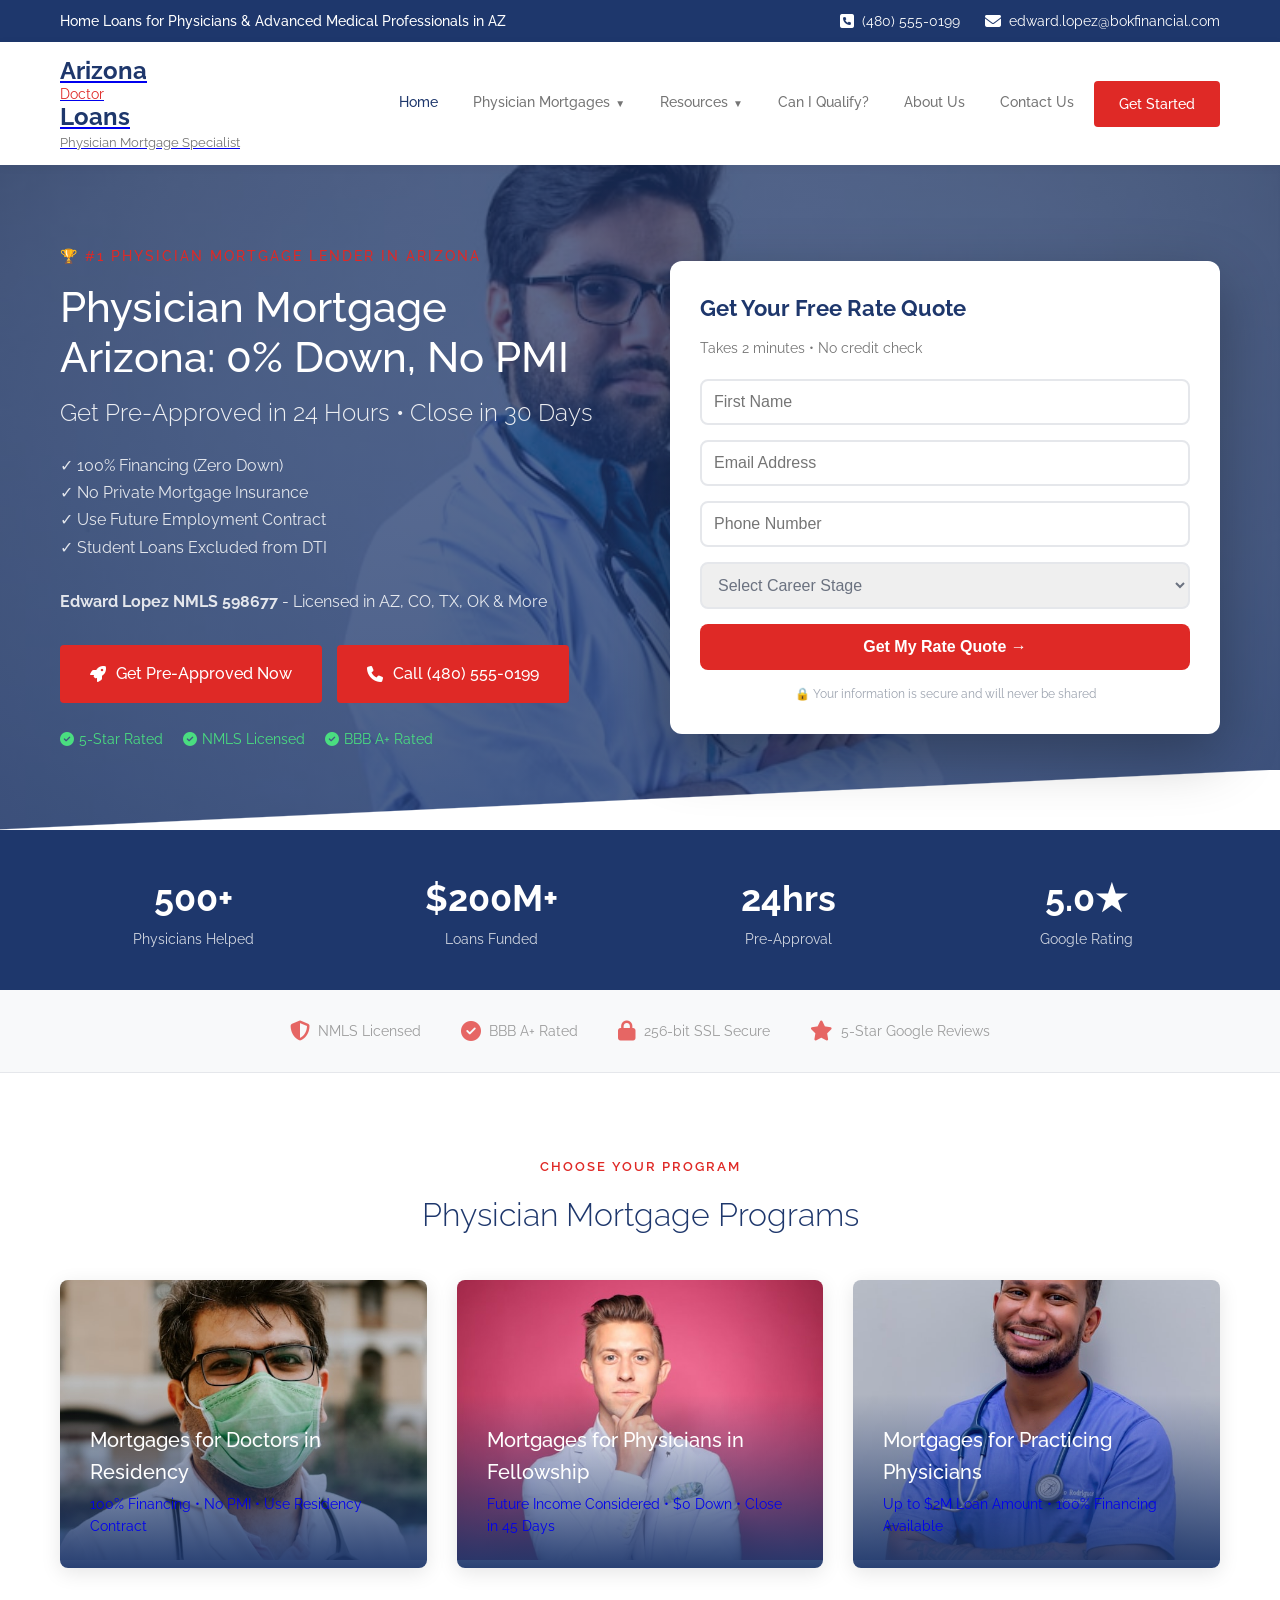
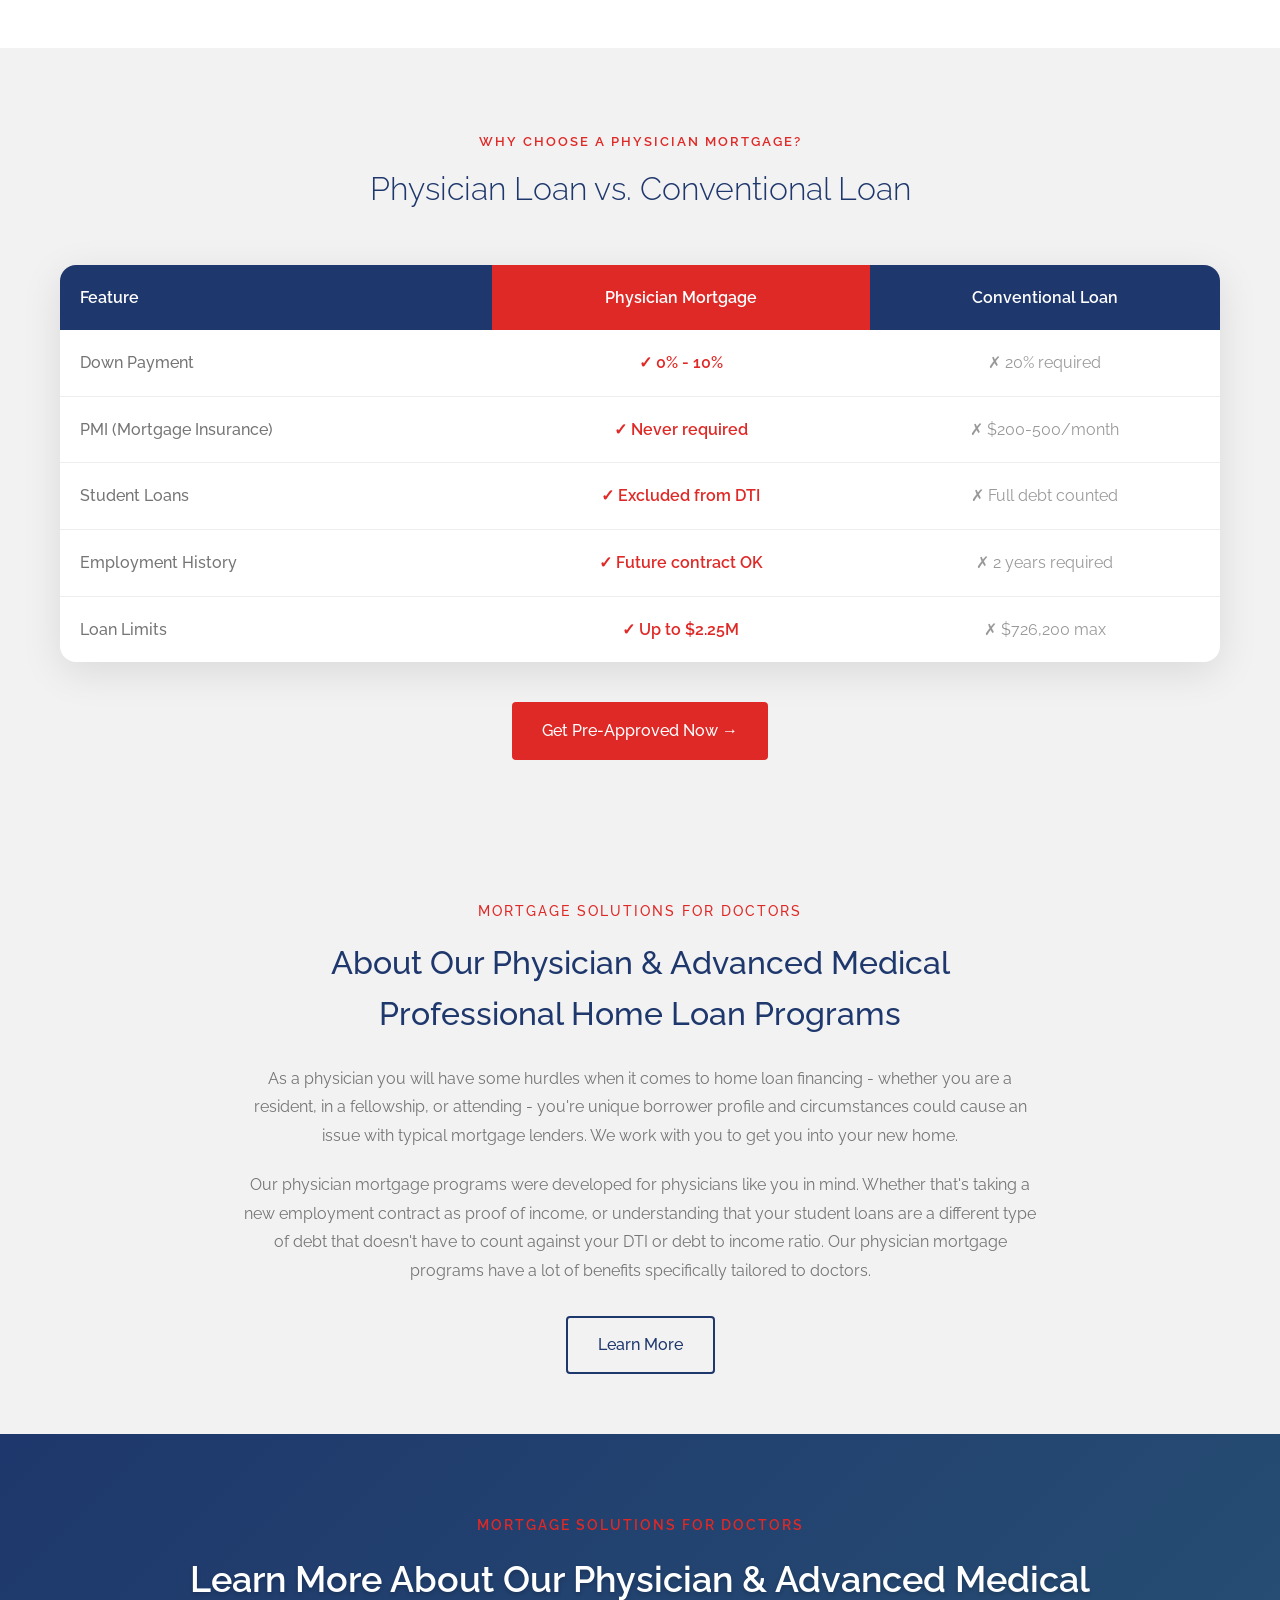
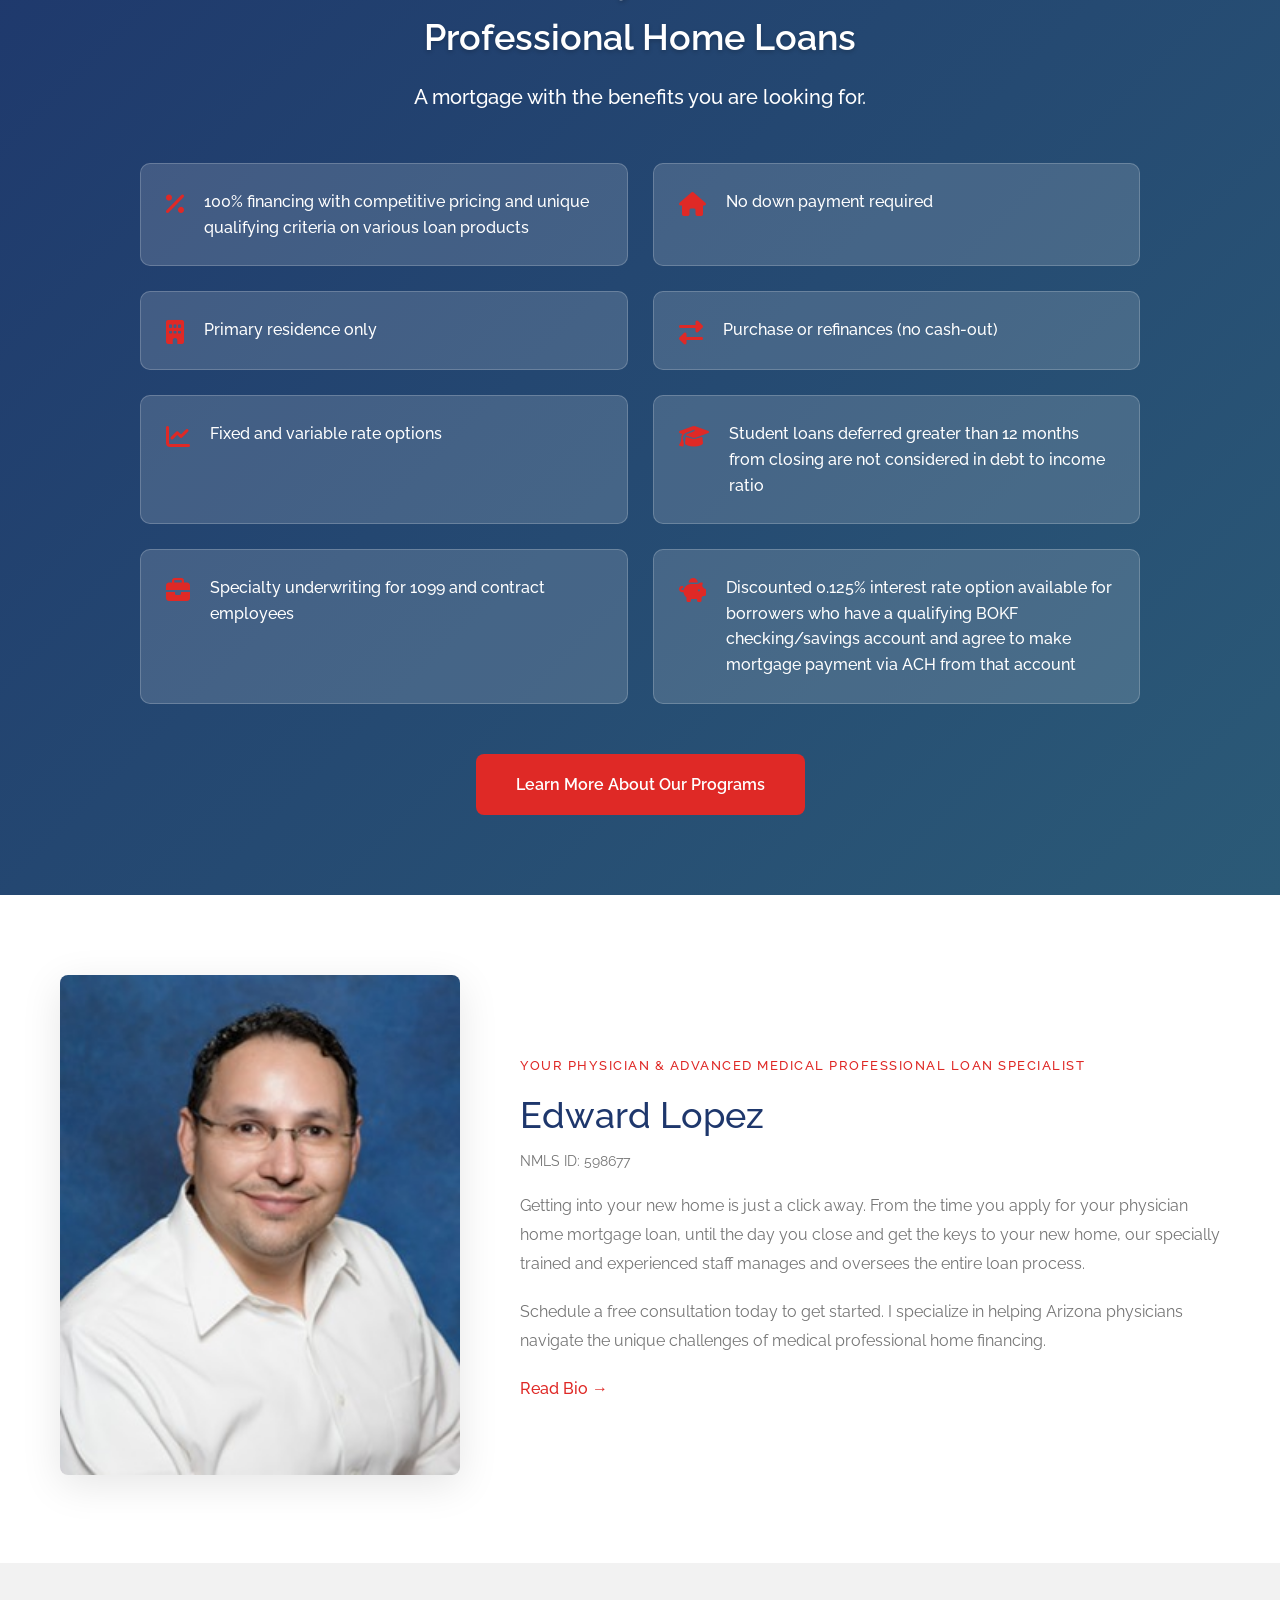
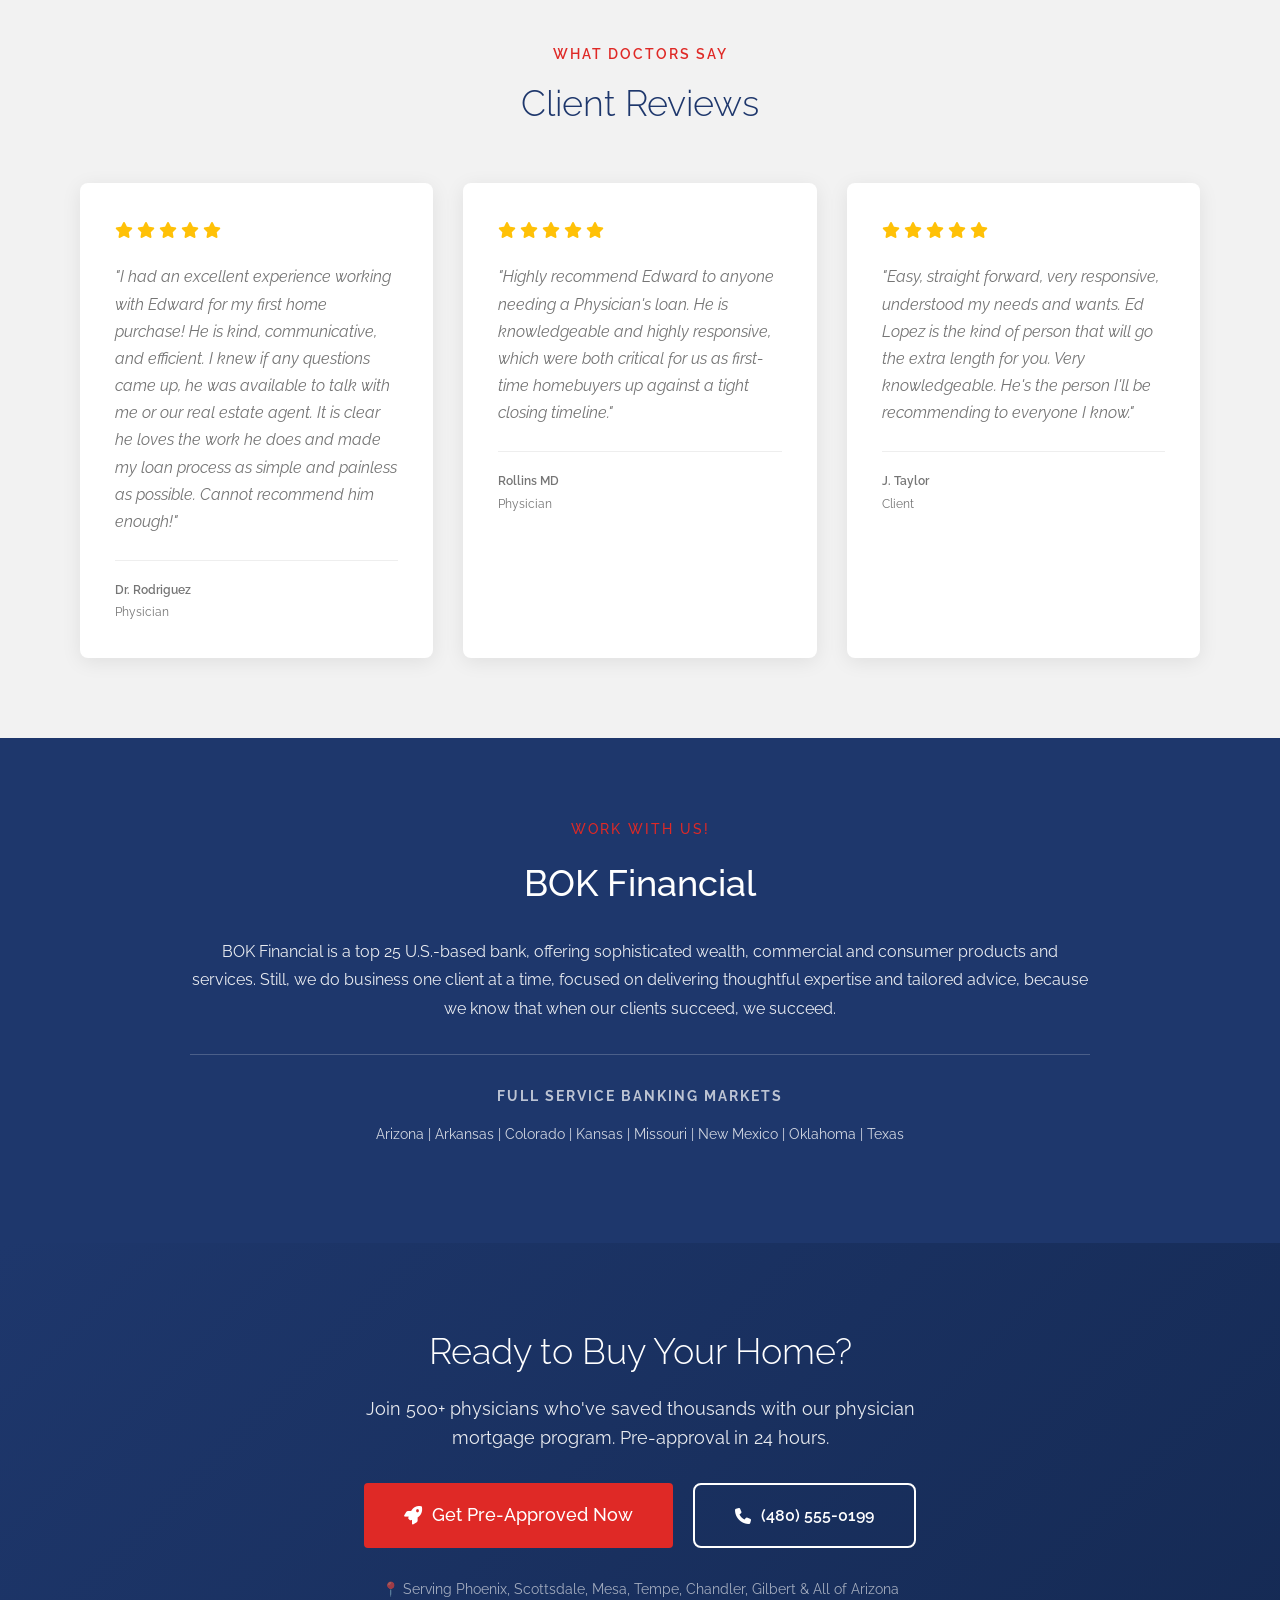
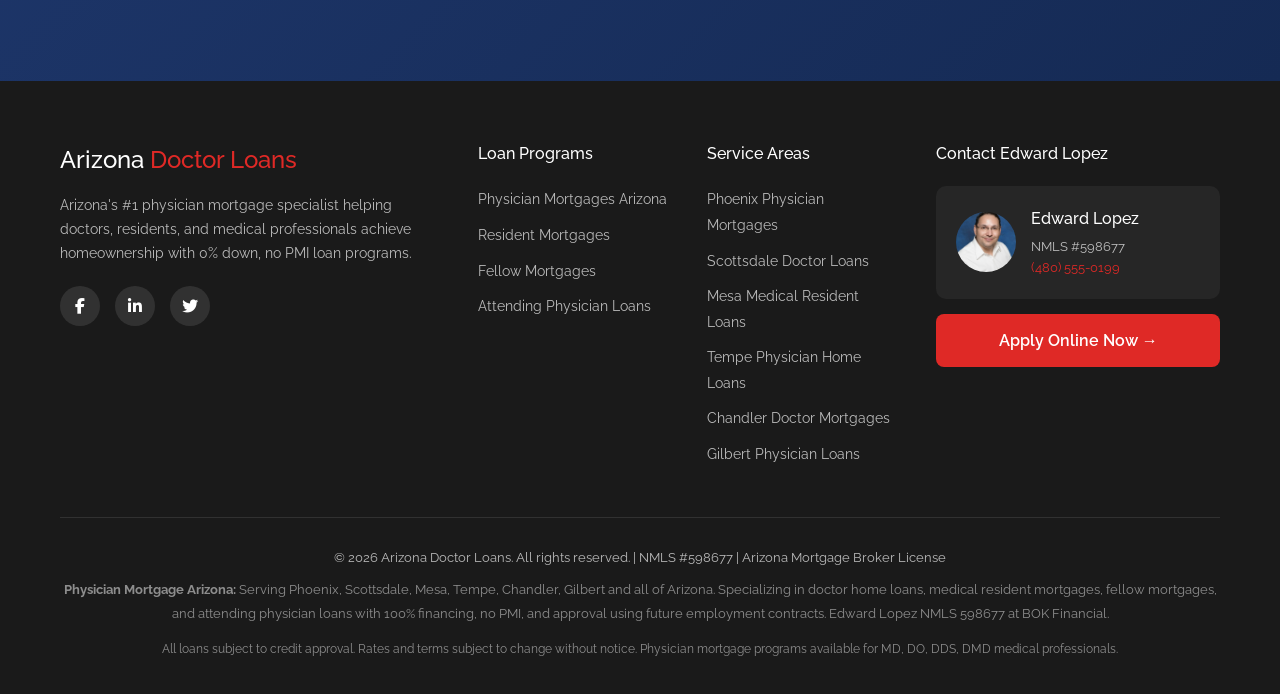
==== commit fbfa5bcd: "Replace Edward Lopez logo with ArizonaDoctorLoans branding in homepage navbar" ====
--- a/index.html
+++ b/index.html
@@ -172,10 +172,9 @@
     <header class="main-header">
         <div class="container">
             <a href="index.html" class="logo">
-                <img src="edward-lopez.jpg" alt="Edward Lopez NMLS 598677">
-                <div class="logo-text">
-                    Edward Lopez
-                    <span>Mortgage Loan Officer NMLS 598677</span>
+                <div class="logo-text" style="font-size: 24px; font-weight: 700; color: var(--primary-dark);">
+                    Arizona<span style="color: var(--accent-red);">Doctor</span>Loans
+                    <span style="display: block; font-size: 13px; font-weight: 400; color: var(--text-gray); margin-top: 3px;">Physician Mortgage Specialist</span>
                 </div>
             </a>
             <button class="mobile-menu-toggle" onclick="toggleMenu()">☰</button>
